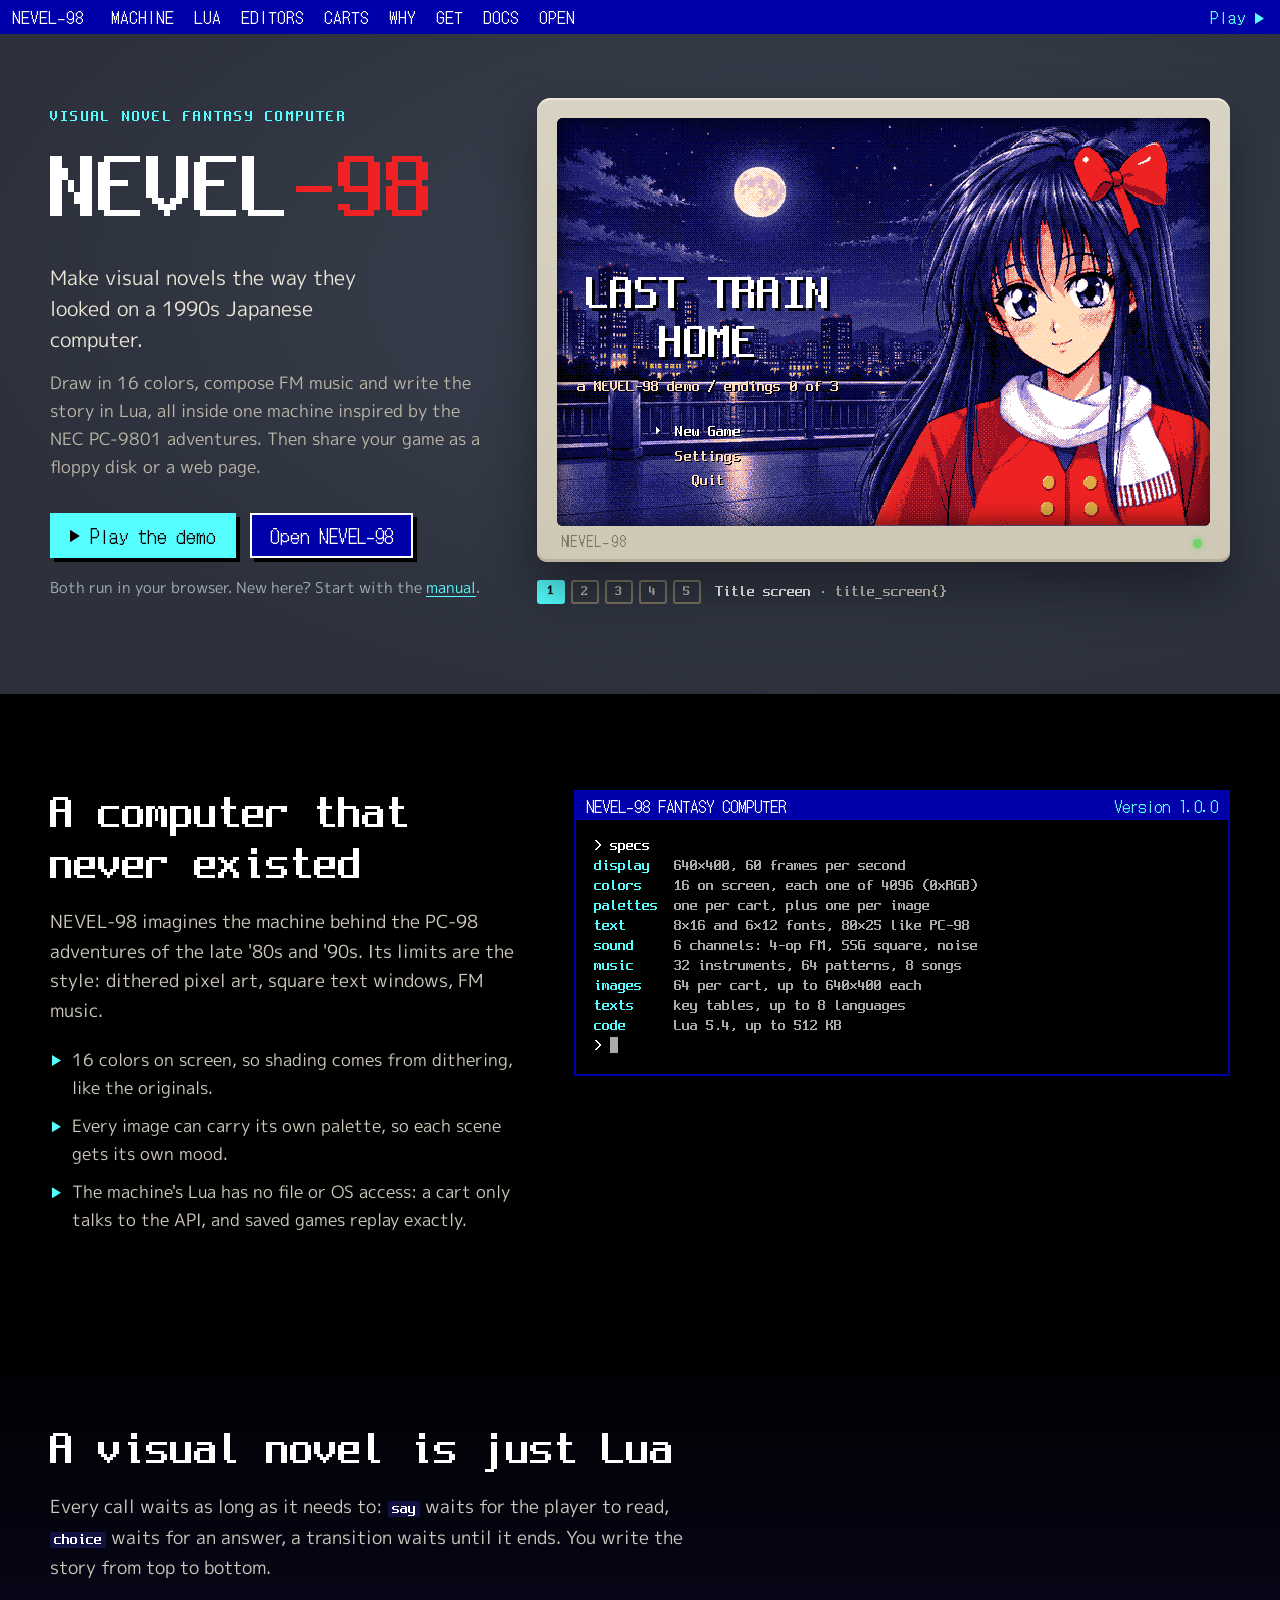
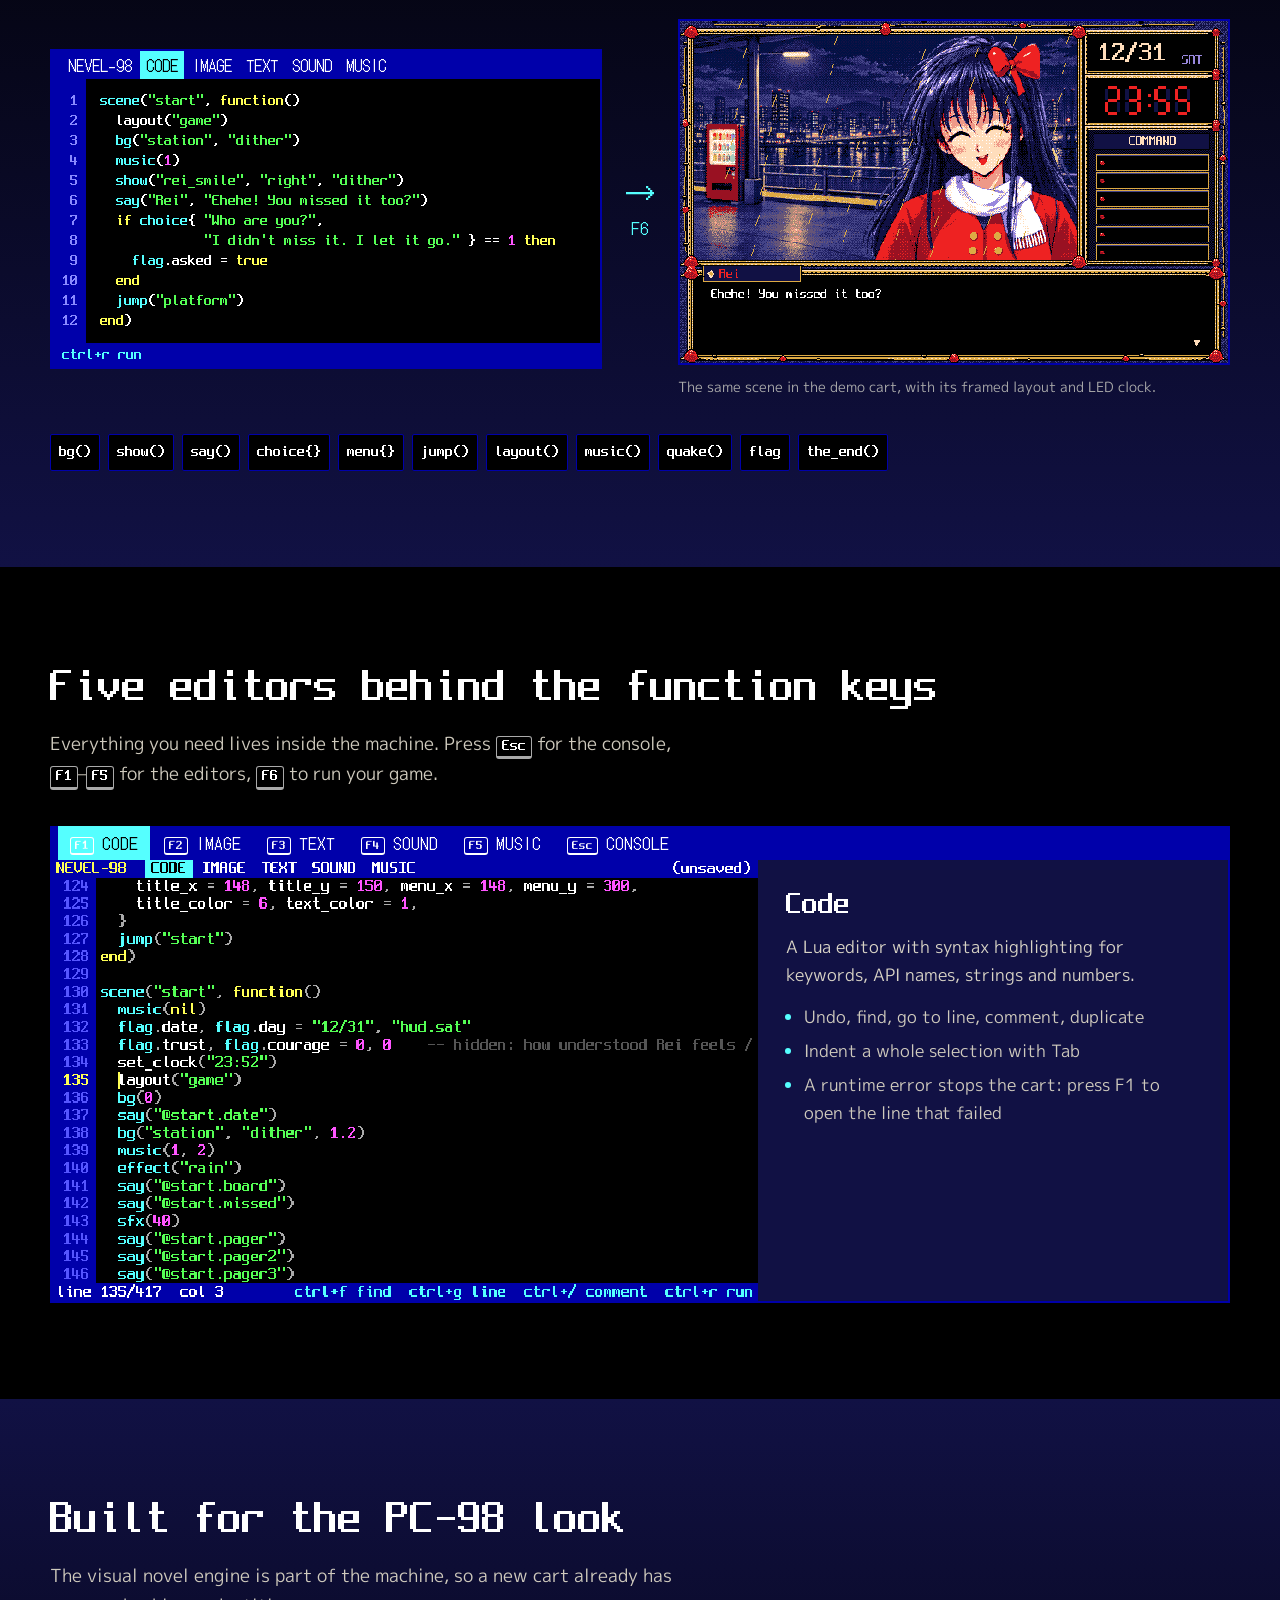
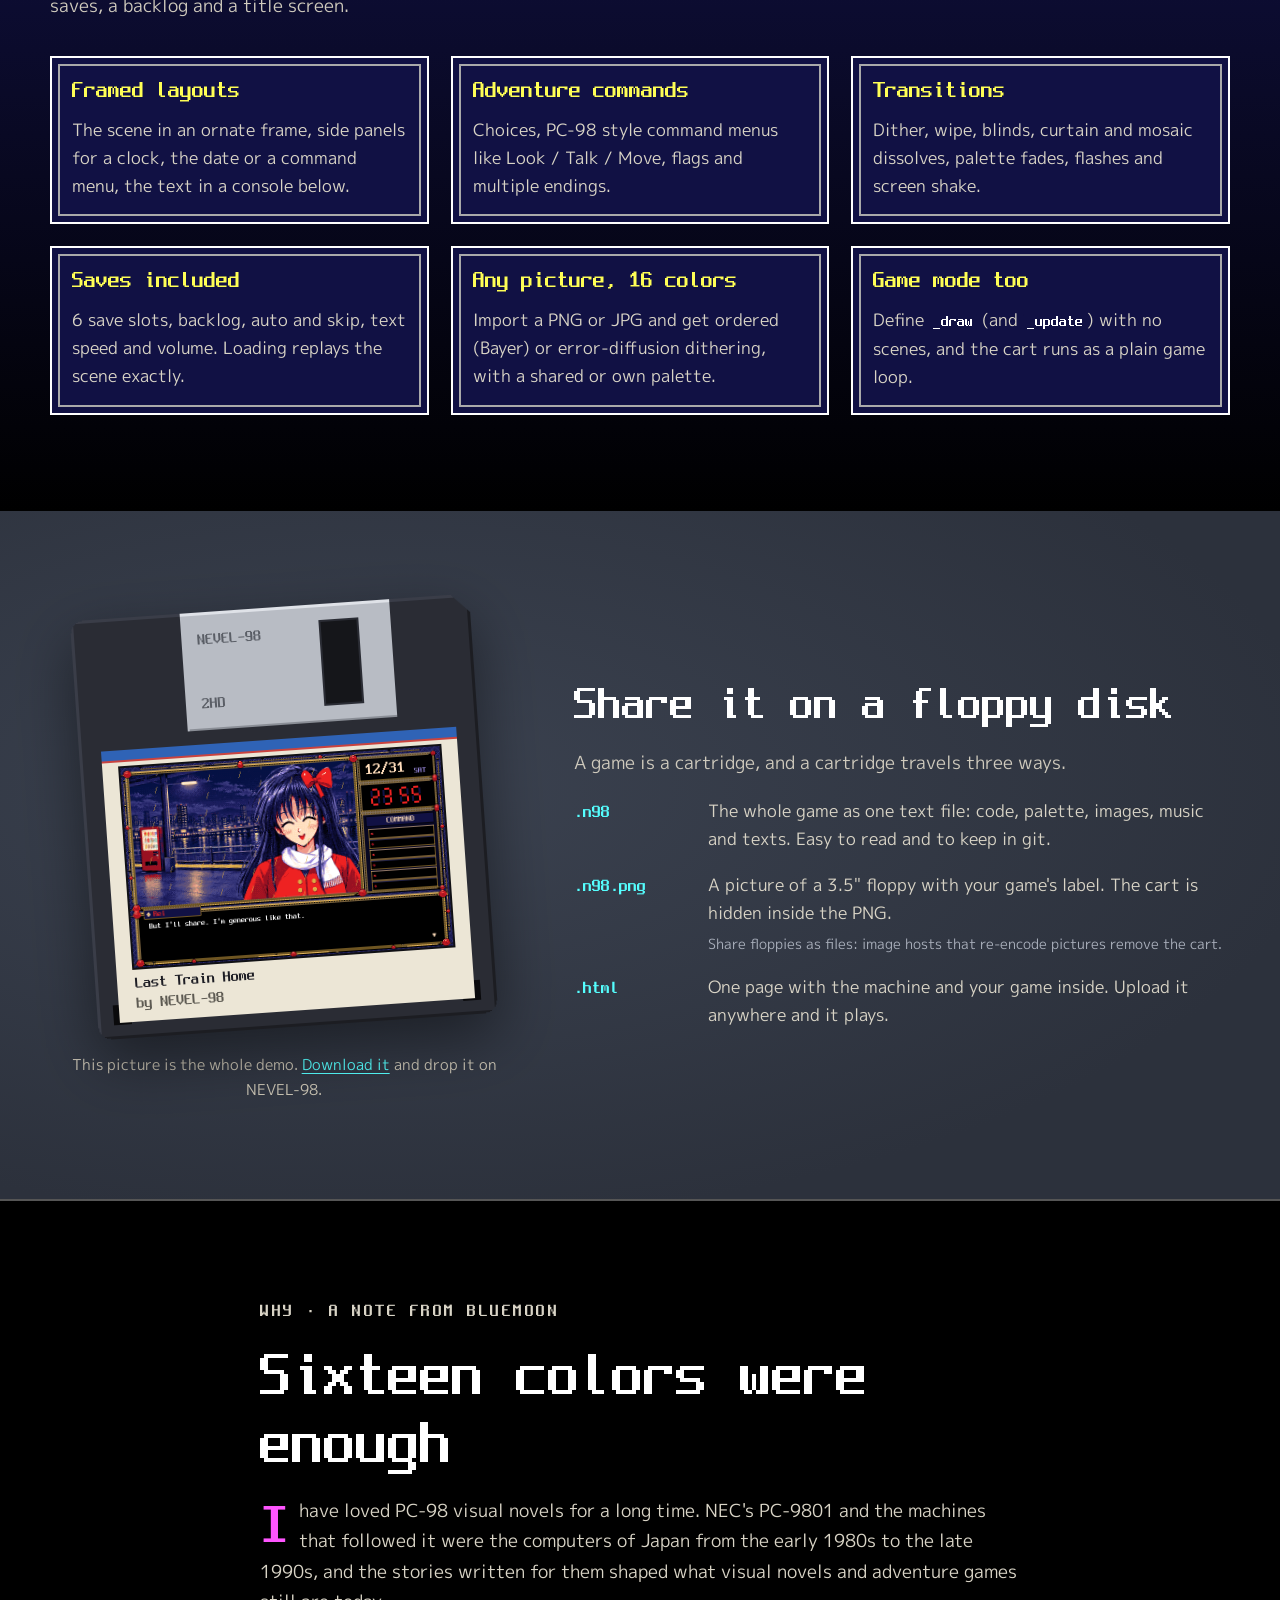
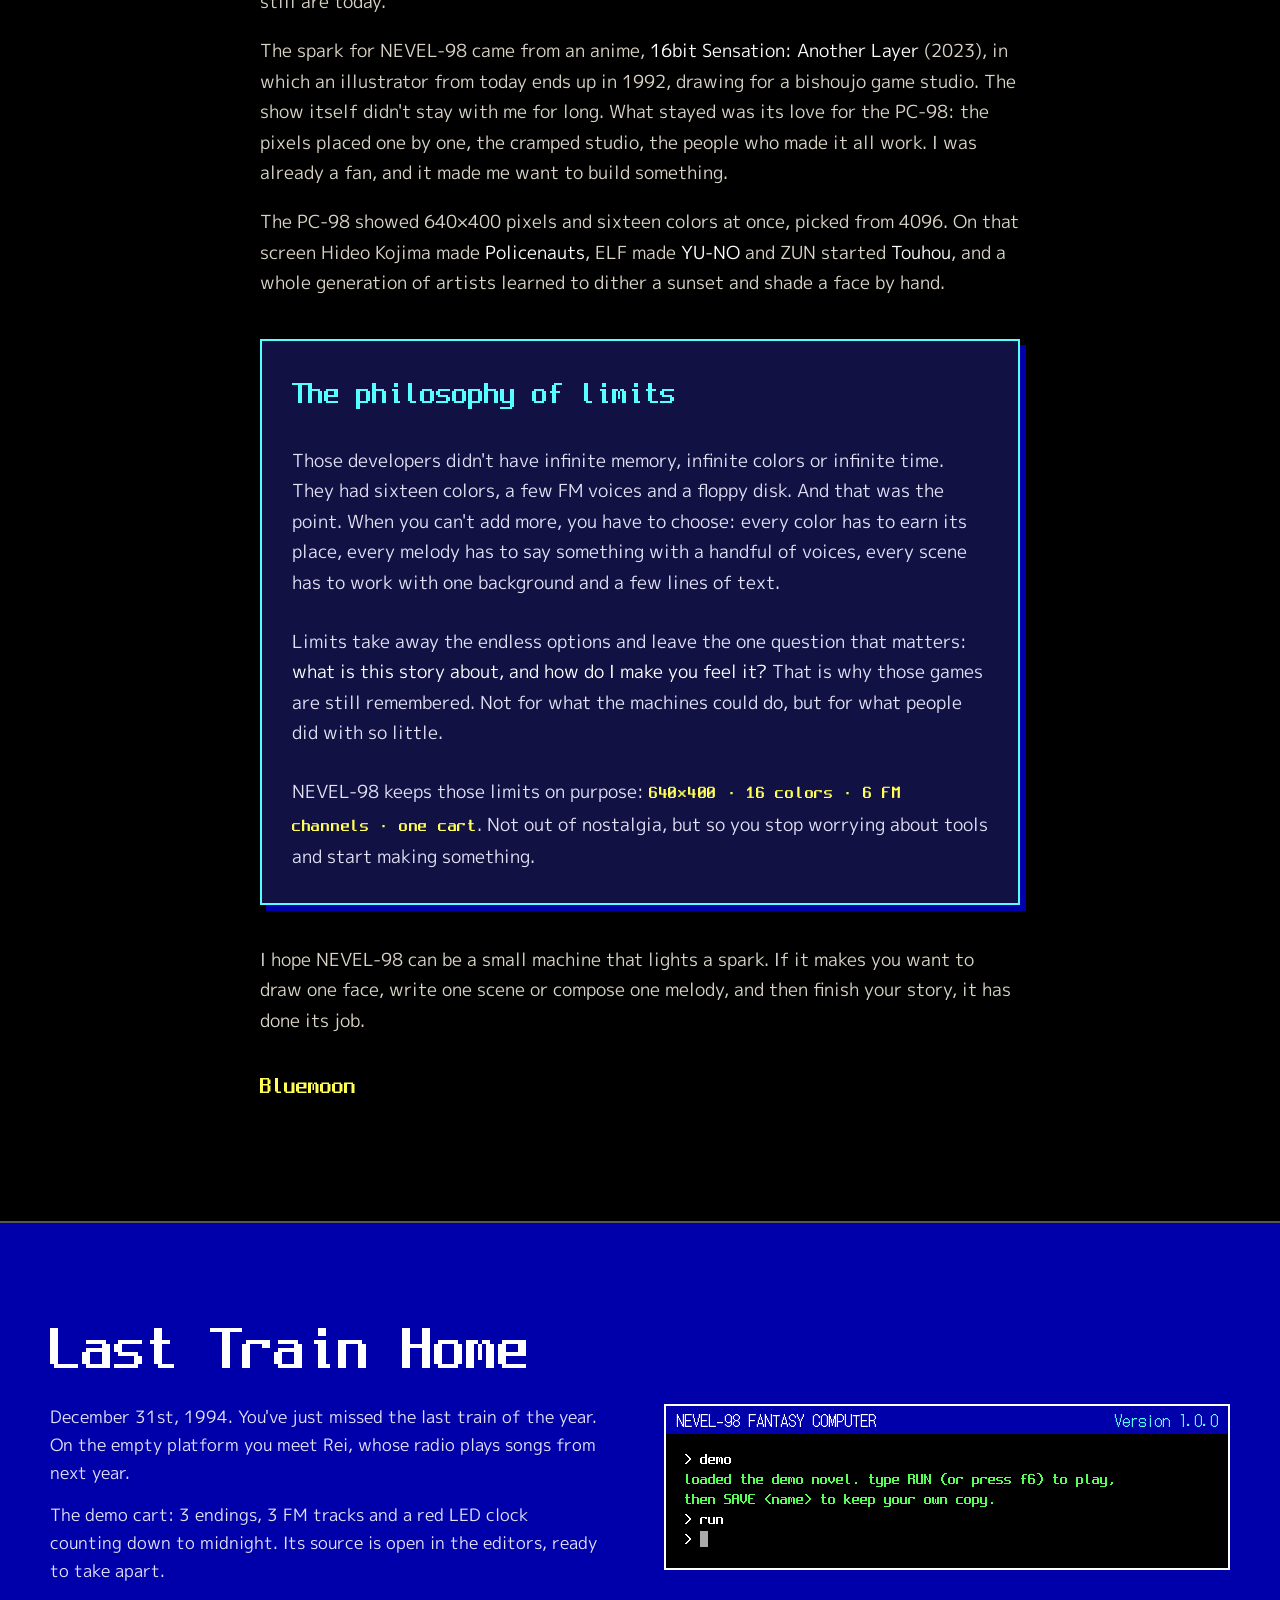
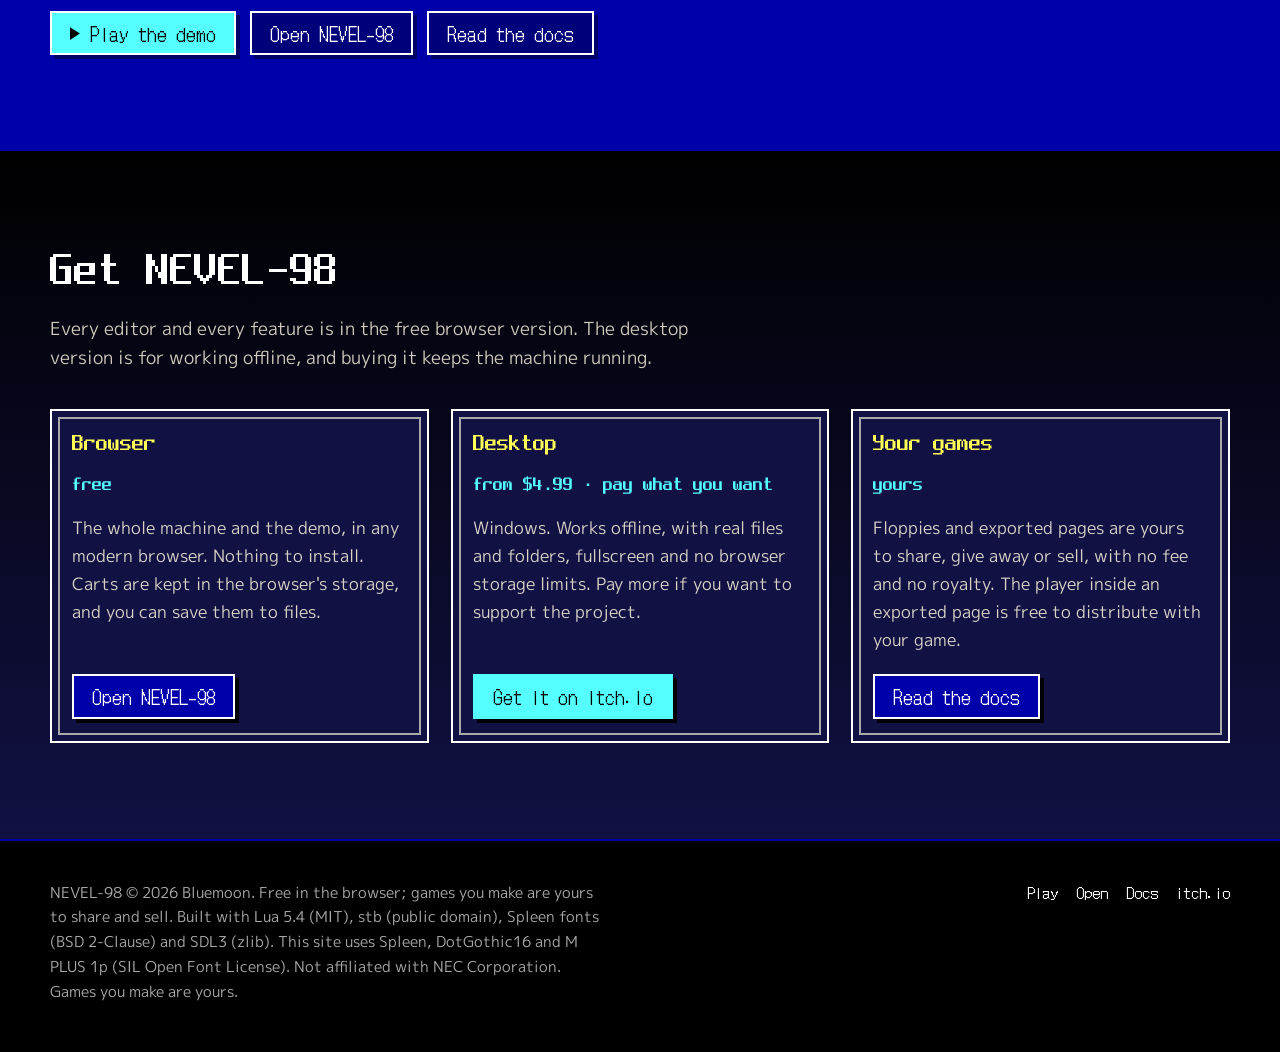
==== index.html @ 55af4c36 "Cleaning up NEVEL-98 website." ====
<!doctype html>
<html lang="en">
<head>
<meta charset="utf-8">
<meta name="viewport" content="width=device-width, initial-scale=1, viewport-fit=cover">
<meta name="theme-color" content="#0000AA">
<title>NEVEL-98 · Visual novel fantasy computer</title>
<meta name="description" content="NEVEL-98 is a fantasy computer for making visual novels in the style of the 1990s NEC PC-9801 classics: 640×400, 16 colors from 4096, FM music and Lua. Play the demo in your browser.">
<link rel="canonical" href="https://nevel98.bluemoon.moe/">
<meta property="og:type" content="website">
<meta property="og:url" content="https://nevel98.bluemoon.moe/">
<meta property="og:title" content="NEVEL-98 · Visual novel fantasy computer">
<meta property="og:description" content="Make visual novels the way they looked on a 1990s Japanese computer. 16 colors, FM music, Lua. Runs in your browser.">
<meta property="og:image" content="https://nevel98.bluemoon.moe/assets/og.png">
<meta name="twitter:card" content="summary_large_image">
<link rel="icon" type="image/png" href="assets/icon64.png">
<link rel="apple-touch-icon" href="assets/icon.png">
<style>
/* fonts are served from this site: DotGothic16 and M PLUS 1p (OFL), Spleen (BSD) */
@font-face{ font-family:"DotGothic16"; src:url("assets/fonts/dotgothic16.woff2") format("woff2"); font-display:swap; }
@font-face{ font-family:"M PLUS 1p"; font-weight:400; src:url("assets/fonts/mplus1p-400.woff2") format("woff2"); font-display:swap; }
@font-face{ font-family:"M PLUS 1p"; font-weight:700; src:url("assets/fonts/mplus1p-700.woff2") format("woff2"); font-display:swap; }
@font-face{ font-family:"Spleen"; src:url("assets/fonts/spleen-8x16.woff2") format("woff2"); font-display:swap; }

:root{
  /* the machine's 16-color interface palette */
  --black:#000000;
  --blue:#0000AA;
  --navy:#111144;
  --lblue:#5555FF;
  --cyan:#55FFFF;
  --green:#55FF55;
  --yellow:#FFFF55;
  --magenta:#FF55FF;
  --grey:#AAAAAA;
  --dgrey:#555555;
  --white:#FFFFFF;
  /* the room and the monitor, from the web player */
  --wall:#3b4250;
  --wall-d:#2c313c;
  --ivory:#d9d3c3;
  --ivory-s:#b9b19c;
  --paper:#ece6d6;
  --led:#6fd36a;
  /* the demo cart */
  --gold:#DDAA44;
  --red:#EE2222;

  --pixel:"DotGothic16", "MS Gothic", ui-monospace, monospace;
  --prose:"M PLUS 1p", system-ui, -apple-system, "Segoe UI", sans-serif;
  --code:"Spleen", ui-monospace, "SF Mono", Menlo, Consolas, monospace;
  color-scheme:dark;
}

*{ box-sizing:border-box; }
html{ -webkit-text-size-adjust:100%; scroll-padding-top:48px; }
body{
  margin:0;
  background:var(--black);
  color:var(--paper);
  font-family:var(--prose);
  font-size:1.0625rem;
  line-height:1.65;
}
img{ max-width:100%; }
a{ color:var(--cyan); text-underline-offset:3px; }
a:hover{ color:var(--white); }
::selection{ background:var(--cyan); color:var(--black); }
:focus-visible{ outline:2px solid var(--yellow); outline-offset:2px; }

.pixelated{ image-rendering:pixelated; image-rendering:crisp-edges; }

/* ---------- top bar, like the editors' ---------- */

.topbar{
  position:sticky; top:0; z-index:20;
  display:flex; align-items:stretch; gap:4px;
  height:34px;
  padding:0 12px;
  padding-left:max(12px, env(safe-area-inset-left));
  padding-right:max(12px, env(safe-area-inset-right));
  background:var(--blue);
  font-family:var(--pixel);
  font-size:17px;
  line-height:34px;
  white-space:nowrap;
}
.topbar .brand{ color:var(--white); text-decoration:none; margin-right:14px; }
.topbar nav{ display:flex; gap:2px; overflow-x:auto; scrollbar-width:none; flex:1; min-width:0; }
.topbar nav::-webkit-scrollbar{ display:none; }
.topbar nav a{ display:block; padding:0 9px; color:var(--white); text-decoration:none; text-transform:uppercase; }
.topbar nav a:hover{ background:var(--lblue); }
.topbar nav a[aria-current="page"], .topbar nav a.on{ background:var(--cyan); color:var(--black); }
.topbar .right{ color:var(--cyan); text-decoration:none; padding:0 4px 0 10px; }
.topbar .right:hover{ color:var(--white); }

/* ---------- inline code and code windows ---------- */

code, kbd, .mono{ font-family:var(--code); font-size:16px; }
:not(pre) > code{
  padding:0 4px;
  background:var(--navy);
  color:var(--white);
  border-radius:2px;
}
kbd{
  display:inline-block;
  padding:0 5px;
  border:1px solid var(--grey);
  border-bottom-width:3px;
  border-radius:3px;
  color:var(--white);
  line-height:1.2;
}

pre{
  margin:0;
  padding:14px 16px;
  overflow-x:auto;
  background:var(--black);
  color:var(--white);
  font-family:var(--code);
  font-size:16px;
  line-height:20px;
  tab-size:2;
}
pre code{ font-size:inherit; }
.tk-kw{ color:var(--yellow); }
.tk-api{ color:var(--cyan); }
.tk-str{ color:var(--green); }
.tk-num{ color:var(--magenta); }
.tk-com{ color:#8c8c8c; }

/* ---------- buttons, like PC-98 menus ---------- */

.btn{
  display:inline-flex; align-items:center; gap:10px;
  padding:10px 18px 9px;
  border:2px solid var(--white);
  background:var(--blue);
  color:var(--white);
  font-family:var(--pixel);
  font-size:18px;
  line-height:1.2;
  text-decoration:none;
  box-shadow:4px 4px 0 var(--black);
  transition:transform .08s ease, box-shadow .08s ease;
}
.btn:hover{ color:var(--white); background:var(--lblue); }
.btn:active{ transform:translate(3px,3px); box-shadow:1px 1px 0 var(--black); }
.btn.primary{ background:var(--cyan); color:var(--black); border-color:var(--cyan); }
.btn.primary:hover{ background:var(--white); border-color:var(--white); color:var(--black); }

/* a play triangle: the bitmap fonts have no ▶ */
.tri{
  display:inline-block;
  width:.55em; height:.7em;
  background:currentColor;
  clip-path:polygon(0 0, 100% 50%, 0 100%);
  vertical-align:-.02em;
}

/* ---------- footer ---------- */

.foot{
  padding:40px 24px 48px;
  padding-bottom:calc(48px + env(safe-area-inset-bottom, 0px));
  border-top:2px solid var(--blue);
  color:var(--grey);
  font-size:.9375rem;
}
.foot .wrap{ max-width:1180px; margin:0 auto; display:flex; flex-wrap:wrap; gap:14px 40px; justify-content:space-between; }
.foot p{ margin:0; max-width:62ch; }
.foot nav{ display:flex; flex-wrap:wrap; gap:6px 18px; font-family:var(--pixel); }
.foot nav a{ color:var(--white); text-decoration:none; }
.foot nav a:hover{ color:var(--cyan); }

@media (prefers-reduced-motion:reduce){
  *{ transition-duration:.01ms !important; animation-duration:.01ms !important; animation-iteration-count:1 !important; }
  html{ scroll-behavior:auto; }
}


.wrap{ max-width:1180px; margin:0 auto; }
section{ padding:96px 24px; }
/* headings use Spleen, the machine's own bitmap font, at whole multiples of 16px */
h2{
  margin:0 0 16px;
  font-family:var(--code);
  font-weight:400;
  font-size:48px;
  line-height:1.05;
  color:var(--white);
}
.intro{ max-width:58ch; margin:0 0 36px; color:#cfcabd; font-size:1.125rem; }

/* ---------- why: a note from the author ---------- */
.why{ background:var(--black); border-top:2px solid var(--dgrey); border-bottom:2px solid var(--dgrey); }
.why .wrap{ max-width:760px; }
.why h2{ font-size:64px; }
.why p{ margin:0 0 18px; color:#d9d4c6; font-size:1.125rem; line-height:1.7; }
.why p.first::first-letter{ font-family:var(--code); font-size:3.2em; float:left; line-height:.9; margin:6px 10px 0 0; color:var(--magenta); }
.why em{ color:var(--white); font-style:normal; }
.why .limits{
  margin:40px 0; padding:28px 30px 12px;
  border:2px solid var(--cyan); background:var(--navy);
  box-shadow:6px 6px 0 var(--blue);
}
.why .limits h3{ margin:0 0 14px; font-family:var(--code); font-weight:400; font-size:32px; color:var(--cyan); }
.why .limits p{ color:#e3e1f4; }
.why .specs{ font-family:var(--code); color:var(--yellow); letter-spacing:.04em; }
.why .sign{ margin-top:30px; font-family:var(--code); font-size:24px; color:var(--yellow); }

/* ---------- get ---------- */
.get{ background:linear-gradient(180deg, var(--black) 0%, var(--navy) 100%); }
.get .box{ display:flex; flex-direction:column; height:100%; box-sizing:border-box; }
.get .box .price{ flex:none; margin:0 0 12px; font-family:var(--code); font-size:20px; color:var(--cyan); }
.get .box p{ flex:1; }
.get .box .btn{ margin-top:20px; align-self:flex-start; }
.get .fine{ margin:28px 0 0; color:#a9afbb; font-size:.95rem; max-width:70ch; }

/* ---------- hero: a monitor in a room ---------- */

.hero{
  padding:64px 24px 88px;
  background:radial-gradient(ellipse at 62% 38%, var(--wall) 0%, var(--wall-d) 72%);
}
.hero .wrap{
  display:grid;
  grid-template-columns:minmax(0, 4.6fr) minmax(0, 7.4fr);
  gap:56px;
  align-items:center;
}
.eyebrow{
  margin:0 0 14px;
  font-family:var(--code);
  font-size:16px;
  letter-spacing:.14em;
  color:var(--cyan);
}
.hero h1{
  margin:0;
  font-family:var(--code);
  font-weight:400;
  font-size:96px;
  line-height:1;
  white-space:nowrap;
  color:var(--white);
}
@media (max-width:1180px) and (min-width:961px){ .hero h1{ font-size:80px; } }
.hero h1 span{ color:var(--red); }
.lede{ margin:22px 0 0; font-size:1.25rem; line-height:1.55; color:var(--paper); max-width:30ch; }
.sub{ margin:14px 0 0; color:#bdb7a8; max-width:42ch; }
.ctas{ display:flex; flex-wrap:wrap; gap:14px; margin-top:32px; }
.note{ margin:18px 0 0; font-size:.9375rem; color:#a9afbb; }

.monitor{
  position:relative;
  padding:20px 20px 36px;
  border-radius:14px 14px 10px 10px;
  background:linear-gradient(180deg, var(--ivory) 0%, #cfc8b6 100%);
  box-shadow:inset 0 2px 0 #eee8da, inset 0 -3px 0 var(--ivory-s), 0 26px 50px rgba(10,12,18,.5);
}
.screen{
  position:relative;
  aspect-ratio:640 / 400;
  overflow:hidden;
  border-radius:6px;
  background:#000;
  box-shadow:inset 0 0 0 3px #1a1a1a;
}
.screen canvas, .screen img{ display:block; width:100%; height:100%; }
.screen::after{
  content:""; position:absolute; inset:0; pointer-events:none;
  box-shadow:inset 0 0 26px rgba(0,0,0,.75);
  border-radius:6px;
}
.monitor .badge{ position:absolute; left:24px; bottom:9px; font-family:var(--pixel); font-size:14px; letter-spacing:.08em; color:#7d7563; }
.monitor .led{ position:absolute; right:28px; bottom:14px; width:9px; height:9px; border-radius:50%; background:var(--led); box-shadow:0 0 6px var(--led); }

.slidebar{
  display:flex; align-items:center; gap:14px;
  margin-top:16px;
  font-family:var(--code);
  font-size:16px;
  color:#c9c3b3;
  min-height:28px;
}
.slidebar .dots{ display:flex; gap:6px; flex:none; }
.slidebar button{
  width:28px; height:24px;
  padding:0;
  border:2px solid #7d7563;
  border-radius:3px;
  background:transparent;
  color:#c9c3b3;
  font-family:var(--code);
  font-size:14px;
  cursor:pointer;
}
.slidebar button[aria-current="true"]{ background:var(--cyan); border-color:var(--cyan); color:var(--black); }
.slidebar .cap{ min-width:0; }
.slidebar .cap b{ color:var(--white); font-weight:400; }

/* ---------- the machine: console printout ---------- */

.machine{ background:var(--black); }
.split{ display:grid; grid-template-columns:minmax(0,5fr) minmax(0,7fr); gap:56px; align-items:start; }
.split .intro{ margin-bottom:20px; }
.window{
  border:2px solid var(--blue);
  background:var(--black);
}
.window .bar{
  display:flex; justify-content:space-between; gap:12px;
  padding:0 10px;
  background:var(--blue);
  color:var(--white);
  font-family:var(--pixel);
  font-size:16px;
  line-height:28px;
  white-space:nowrap;
  overflow:hidden;
}
.window .bar .tabs{ display:flex; gap:2px; }
.window .bar .tabs span{ padding:0 6px; }
.window .bar .tabs .on{ background:var(--cyan); color:var(--black); }
.window .bar .dim{ color:var(--cyan); }
.console pre{ padding:16px 18px 18px; color:var(--grey); }
.console .k{ color:var(--cyan); }
.console .w{ color:var(--white); }
.console .g{ color:var(--green); }
.console .cur{ display:inline-block; width:8px; height:16px; vertical-align:-3px; background:var(--grey); animation:blink 1s steps(1,end) infinite; }
@keyframes blink{ 50%{ opacity:0; } }

.limits{ margin:0; padding:0; list-style:none; display:grid; gap:10px; }
.limits li{ padding-left:22px; position:relative; color:#cfcabd; }
.limits li::before{ content:""; position:absolute; left:2px; top:.55em; width:9px; height:11px; background:var(--cyan); clip-path:polygon(0 0, 100% 50%, 0 100%); }

/* ---------- Lua → screen ---------- */

.lua{ background:linear-gradient(180deg, var(--black) 0%, var(--navy) 100%); }
.pair{ display:grid; grid-template-columns:minmax(0,1fr) auto minmax(0,1fr); gap:22px; align-items:center; }
.codewin pre{ display:grid; grid-template-columns:auto 1fr; padding:0; }
.codewin .gut{ padding:12px 8px 12px 10px; background:var(--blue); color:#8a8aff; text-align:right; user-select:none; }
.codewin .src{ padding:12px 14px; overflow-x:auto; }
.codewin .status{ padding:0 10px; background:var(--blue); color:var(--cyan); font-family:var(--code); font-size:16px; line-height:24px; white-space:nowrap; overflow:hidden; }
.arrow{ display:flex; flex-direction:column; align-items:center; gap:6px; font-family:var(--pixel); color:var(--cyan); }
.arrow span:first-child{ font-size:2rem; line-height:1; }
.shot{ margin:0; }
.shot img{ display:block; width:100%; height:auto; border:2px solid var(--blue); }
.shot figcaption{ margin-top:10px; font-size:.875rem; color:var(--grey); }
.calls{ display:flex; flex-wrap:wrap; gap:8px; margin:36px 0 0; padding:0; list-style:none; }
.calls li code{ display:inline-block; padding:4px 8px; background:var(--black); border:1px solid var(--blue); }

/* ---------- editors ---------- */

.editors{ background:var(--black); }
.tablist{
  display:flex; gap:2px;
  overflow-x:auto;
  padding:0 8px;
  background:var(--blue);
  scrollbar-width:none;
}
.tablist::-webkit-scrollbar{ display:none; }
.tablist button{
  flex:none;
  padding:0 12px;
  border:0;
  background:transparent;
  color:var(--white);
  font-family:var(--pixel);
  font-size:17px;
  line-height:34px;
  cursor:pointer;
  white-space:nowrap;
}
.tablist button kbd{ margin-right:8px; border-color:currentColor; font-size:13px; padding:0 4px; border-bottom-width:2px; vertical-align:1px; }
.tablist button:hover{ background:var(--lblue); }
.tablist button[aria-selected="true"]{ background:var(--cyan); color:var(--black); }
.panel{
  display:grid;
  grid-template-columns:minmax(0, 7.2fr) minmax(0, 4.8fr);
  border:2px solid var(--blue);
  border-top:0;
}
.panel[hidden]{ display:none; }
.panel img{ display:block; width:100%; height:auto; background:#000; }
.panel .txt{ padding:28px 28px 30px; background:var(--navy); }
.panel h3{ margin:0 0 10px; font-family:var(--code); font-weight:400; font-size:32px; line-height:1.1; color:var(--white); }
.panel p{ margin:0 0 14px; color:#d9d4c6; }
.panel ul{ margin:0; padding-left:1.1em; color:#cfcabd; }
.panel li{ margin-bottom:6px; }
.panel li::marker{ color:var(--cyan); }

/* ---------- features as PC-98 windows ---------- */

.features{ background:linear-gradient(180deg, var(--navy) 0%, var(--black) 100%); }
.grid{ display:grid; grid-template-columns:repeat(3, minmax(0,1fr)); gap:22px; margin:0; padding:0; list-style:none; }
.box{
  height:100%;
  padding:20px 20px 22px;
  background:var(--navy);
  border:2px solid var(--white);
  outline:2px solid var(--navy);
  outline-offset:-6px;
  box-shadow:inset 0 0 0 6px var(--navy), inset 0 0 0 8px var(--grey);
}
.box h3{ margin:0 0 10px; font-family:var(--code); font-weight:400; font-size:24px; line-height:1.15; color:var(--yellow); }
.box p{ margin:0; color:#d9d4c6; }

/* ---------- carts ---------- */

.carts{ background:radial-gradient(ellipse at 30% 40%, var(--wall) 0%, var(--wall-d) 75%); }
.carts .split{ align-items:center; }
.floppy{ margin:0; text-align:center; }
.floppy img{ width:min(100%, 400px); height:auto; filter:drop-shadow(0 22px 30px rgba(0,0,0,.45)); transform:rotate(-4deg); transition:transform .2s ease; }
.floppy a:hover img{ transform:rotate(-1deg) translateY(-4px); }
.floppy figcaption{ margin-top:18px; font-size:.9375rem; color:#c9c3b3; }
.formats{ margin:0; padding:0; list-style:none; display:grid; gap:18px; }
.formats li{ display:grid; grid-template-columns:118px 1fr; gap:16px; align-items:baseline; }
.formats code{ background:transparent !important; padding:0 !important; color:var(--cyan); font-size:18px; }
.formats p{ margin:0; color:#d9d4c6; }
.formats small{ display:block; margin-top:4px; color:#a9afbb; font-size:.875rem; }

/* ---------- start ---------- */

.start{ background:var(--blue); }
.start .wrap{ display:grid; grid-template-columns:minmax(0,1fr) minmax(0,1fr); gap:48px; align-items:center; }
.start h2{ font-size:64px; }
.start p{ margin:0 0 14px; color:#e3e1f4; max-width:50ch; }
.start .btn{ box-shadow:4px 4px 0 #00006a; border-color:var(--white); }
.start .btn:not(.primary){ background:#00007a; }
.start .ctas{ margin-top:26px; }
.start .console{ border-color:var(--white); }

@media (max-width:960px){
  .hero .wrap, .split, .start .wrap{ grid-template-columns:minmax(0,1fr); gap:40px; }
  .hero h1{ font-size:96px; }
  .hero .wrap > div:first-child{ max-width:640px; }
  .hero{ padding-top:44px; }
  .lede{ max-width:none; }
  .grid{ grid-template-columns:repeat(2, minmax(0,1fr)); }
  .panel{ grid-template-columns:minmax(0,1fr); }
  .pair{ grid-template-columns:minmax(0,1fr); }
  .arrow{ flex-direction:row; justify-content:center; }
  .arrow span:first-child{ transform:rotate(90deg); }
}
@media (max-width:620px){
  .why h2{ font-size:40px; }
  .why .limits{ padding:22px 18px 6px; }
  section{ padding:72px 16px; }
  .hero{ padding:36px 16px 64px; }
  .monitor{ padding:10px 10px 28px; }
  .monitor .badge{ left:14px; bottom:6px; font-size:12px; }
  .monitor .led{ right:16px; bottom:10px; }
  .grid{ grid-template-columns:minmax(0,1fr); }
  .formats li{ grid-template-columns:minmax(0,1fr); gap:4px; }
  .hero h1{ font-size:64px; }
  h2, .start h2{ font-size:32px; }
  .panel h3{ font-size:24px; }
  pre{ font-size:16px; }
  .panel .txt{ padding:22px 18px; }
  .btn{ font-size:17px; }
  .slidebar{ flex-direction:column; align-items:flex-start; gap:8px; }
  .topbar nav a.sec{ display:none; }
}
</style>
</head>
<body>

<header class="topbar">
  <a class="brand" href="./">NEVEL-98</a>
  <nav aria-label="Sections">
    <a class="sec" href="#machine">Machine</a>
    <a class="sec" href="#lua">Lua</a>
    <a class="sec" href="#editors">Editors</a>
    <a class="sec" href="#carts">Carts</a>
    <a class="sec" href="#why">Why</a>
    <a class="sec" href="#get">Get</a>
    <a href="docs/">Docs</a>
    <a href="app/">Open</a>
  </nav>
  <a class="right" href="play/">Play <span class="tri" aria-hidden="true"></span></a>
</header>

<main>

<!-- ============ HERO ============ -->
<section class="hero" aria-labelledby="t-hero">
  <div class="wrap">
    <div>
      <p class="eyebrow">VISUAL NOVEL FANTASY COMPUTER</p>
      <h1 id="t-hero">NEVEL<span>-98</span></h1>
      <p class="lede">Make visual novels the way they looked on a 1990s Japanese computer.</p>
      <p class="sub">Draw in 16 colors, compose FM music and write the story in Lua, all inside one machine inspired by the NEC PC-9801 adventures. Then share your game as a floppy disk or a web page.</p>
      <div class="ctas">
        <a class="btn primary" href="play/"><span class="tri" aria-hidden="true"></span> Play the demo</a>
        <a class="btn" href="app/">Open NEVEL-98</a>
      </div>
      <p class="note">Both run in your browser. New here? Start with the <a href="docs/">manual</a>.</p>
    </div>

    <div>
      <div class="monitor">
        <div class="screen">
          <canvas id="tv" class="pixelated" width="640" height="400" role="img" aria-label="Screens from Last Train Home, the demo cart"></canvas>
          <noscript><img class="pixelated" src="assets/screens/rei.png" width="640" height="400" alt="Rei on the station platform, from the demo cart"></noscript>
        </div>
        <div class="badge">NEVEL-98</div>
        <div class="led" aria-hidden="true"></div>
      </div>
      <div class="slidebar">
        <div class="dots" id="dots"></div>
        <div class="cap" id="cap" aria-live="polite"></div>
      </div>
    </div>
  </div>
</section>

<!-- ============ MACHINE ============ -->
<section class="machine" id="machine" aria-labelledby="t-machine">
  <div class="wrap split">
    <div>
      <h2 id="t-machine">A computer that never existed</h2>
      <p class="intro">NEVEL-98 imagines the machine behind the PC-98 adventures of the late '80s and '90s. Its limits are the style: dithered pixel art, square text windows, FM music.</p>
      <ul class="limits">
        <li>16 colors on screen, so shading comes from dithering, like the originals.</li>
        <li>Every image can carry its own palette, so each scene gets its own mood.</li>
        <li>The machine's Lua has no file or OS access: a cart only talks to the API, and saved games replay exactly.</li>
      </ul>
    </div>
    <div class="window console">
      <div class="bar"><span>NEVEL-98 FANTASY COMPUTER</span><span class="dim">Version 1.0.0</span></div>
<pre><span class="w">&gt; specs</span>
<span class="k">display  </span> 640×400, 60 frames per second
<span class="k">colors   </span> 16 on screen, each one of 4096 (0xRGB)
<span class="k">palettes </span> one per cart, plus one per image
<span class="k">text     </span> 8×16 and 6×12 fonts, 80×25 like PC-98
<span class="k">sound    </span> 6 channels: 4-op FM, SSG square, noise
<span class="k">music    </span> 32 instruments, 64 patterns, 8 songs
<span class="k">images   </span> 64 per cart, up to 640×400 each
<span class="k">texts    </span> key tables, up to 8 languages
<span class="k">code     </span> Lua 5.4, up to 512 KB
<span class="w">&gt;</span> <span class="cur"></span></pre>
    </div>
  </div>
</section>

<!-- ============ LUA ============ -->
<section class="lua" id="lua" aria-labelledby="t-lua">
  <div class="wrap">
    <h2 id="t-lua">A visual novel is just Lua</h2>
    <p class="intro">Every call waits as long as it needs to: <code>say</code> waits for the player to read, <code>choice</code> waits for an answer, a transition waits until it ends. You write the story from top to bottom.</p>

    <div class="pair">
      <div class="window codewin">
        <div class="bar"><span class="tabs"><span>NEVEL-98</span><span class="on">CODE</span><span>IMAGE</span><span>TEXT</span><span>SOUND</span><span>MUSIC</span></span></div>
        <pre><span class="gut" aria-hidden="true">1
2
3
4
5
6
7
8
9
10
11
12</span><code class="src"><span class="tk-api">scene</span>(<span class="tk-str">"start"</span>, <span class="tk-kw">function</span>()
  layout(<span class="tk-str">"game"</span>)
  <span class="tk-api">bg</span>(<span class="tk-str">"station"</span>, <span class="tk-str">"dither"</span>)
  <span class="tk-api">music</span>(<span class="tk-num">1</span>)
  <span class="tk-api">show</span>(<span class="tk-str">"rei_smile"</span>, <span class="tk-str">"right"</span>, <span class="tk-str">"dither"</span>)
  <span class="tk-api">say</span>(<span class="tk-str">"Rei"</span>, <span class="tk-str">"Ehehe! You missed it too?"</span>)
  <span class="tk-kw">if</span> <span class="tk-api">choice</span>{ <span class="tk-str">"Who are you?"</span>,
             <span class="tk-str">"I didn't miss it. I let it go."</span> } == <span class="tk-num">1</span> <span class="tk-kw">then</span>
    <span class="tk-api">flag</span>.asked = <span class="tk-kw">true</span>
  <span class="tk-kw">end</span>
  <span class="tk-api">jump</span>(<span class="tk-str">"platform"</span>)
<span class="tk-kw">end</span>)</code></pre>
        <div class="status">ctrl+r run</div>
      </div>
      <div class="arrow" aria-hidden="true"><span>→</span><span>F6</span></div>
      <figure class="shot">
        <img class="pixelated" src="assets/screens/rei.png" width="640" height="400" loading="lazy" alt="Rei, smiling on the station platform, says: Ehehe! You missed it too?">
        <figcaption>The same scene in the demo cart, with its framed layout and LED clock.</figcaption>
      </figure>
    </div>

    <ul class="calls" aria-label="A few engine calls">
      <li><code>bg()</code></li><li><code>show()</code></li><li><code>say()</code></li><li><code>choice{}</code></li><li><code>menu{}</code></li><li><code>jump()</code></li><li><code>layout()</code></li><li><code>music()</code></li><li><code>quake()</code></li><li><code>flag</code></li><li><code>the_end()</code></li>
    </ul>
  </div>
</section>

<!-- ============ EDITORS ============ -->
<section class="editors" id="editors" aria-labelledby="t-editors">
  <div class="wrap">
    <h2 id="t-editors">Five editors behind the function keys</h2>
    <p class="intro">Everything you need lives inside the machine. Press <kbd>Esc</kbd> for the console, <kbd>F1</kbd>–<kbd>F5</kbd> for the editors, <kbd>F6</kbd> to run your game.</p>

    <div class="tablist" role="tablist" aria-label="Editors">
      <button role="tab" id="tab-code" aria-controls="p-code" aria-selected="true"><kbd>F1</kbd>CODE</button>
      <button role="tab" id="tab-image" aria-controls="p-image" aria-selected="false" tabindex="-1"><kbd>F2</kbd>IMAGE</button>
      <button role="tab" id="tab-text" aria-controls="p-text" aria-selected="false" tabindex="-1"><kbd>F3</kbd>TEXT</button>
      <button role="tab" id="tab-sound" aria-controls="p-sound" aria-selected="false" tabindex="-1"><kbd>F4</kbd>SOUND</button>
      <button role="tab" id="tab-music" aria-controls="p-music" aria-selected="false" tabindex="-1"><kbd>F5</kbd>MUSIC</button>
      <button role="tab" id="tab-console" aria-controls="p-console" aria-selected="false" tabindex="-1"><kbd>Esc</kbd>CONSOLE</button>
    </div>

    <div class="panel" role="tabpanel" id="p-code" aria-labelledby="tab-code">
      <img class="pixelated" src="assets/screens/ed-code.png" width="640" height="400" loading="lazy" alt="The code editor showing the demo's command menu loop">
      <div class="txt">
        <h3>Code</h3>
        <p>A Lua editor with syntax highlighting for keywords, API names, strings and numbers.</p>
        <ul><li>Undo, find, go to line, comment, duplicate</li><li>Indent a whole selection with Tab</li><li>A runtime error stops the cart: press F1 to open the line that failed</li></ul>
      </div>
    </div>
    <div class="panel" role="tabpanel" id="p-image" aria-labelledby="tab-image" hidden>
      <img class="pixelated" src="assets/screens/ed-image.png" width="640" height="400" loading="lazy" alt="The image editor with Rei's portrait and the 16-color palette strip">
      <div class="txt">
        <h3>Image</h3>
        <p>A pixel art editor built around two colors and a dither pattern, the classic PC-98 shading.</p>
        <ul><li>Pen, line, boxes, ovals, fill, selection and stamps</li><li>Dither brushes that mix the primary and secondary color</li><li>Edit the cart palette or the image's own palette</li></ul>
      </div>
    </div>
    <div class="panel" role="tabpanel" id="p-text" aria-labelledby="tab-text" hidden>
      <img class="pixelated" src="assets/screens/ed-text.png" width="640" height="400" loading="lazy" alt="The text editor with keys and English and Italian columns">
      <div class="txt">
        <h3>Text</h3>
        <p>Your script as a table of keys, one column per language. Call a line with <code>"@rei.hello"</code>.</p>
        <ul><li>Up to 8 languages, with a Language option for players</li><li>Missing translations are shown in red</li><li>CSV import and export for translators</li></ul>
      </div>
    </div>
    <div class="panel" role="tabpanel" id="p-sound" aria-labelledby="tab-sound" hidden>
      <img class="pixelated" src="assets/screens/ed-sound.png" width="640" height="400" loading="lazy" alt="The sound editor showing an FM algorithm diagram and operator parameters">
      <div class="txt">
        <h3>Sound</h3>
        <p>32 instruments in the spirit of the PC-98's OPNA chip.</p>
        <ul><li>4-operator FM with 8 algorithms, drawn as a diagram</li><li>SSG square waves and noise</li><li>Play them on your keyboard while you tweak, or start from a preset</li></ul>
      </div>
    </div>
    <div class="panel" role="tabpanel" id="p-music" aria-labelledby="tab-music" hidden>
      <img class="pixelated" src="assets/screens/ed-music.png" width="640" height="400" loading="lazy" alt="The music tracker with six channels of notes">
      <div class="txt">
        <h3>Music</h3>
        <p>A 6-channel tracker for the songs of your game.</p>
        <ul><li>64 patterns of 32 rows, 8 songs with loop points</li><li>Transpose, copy and paste whole patterns</li><li>Sound effects borrow only the channels they use</li></ul>
      </div>
    </div>
    <div class="panel" role="tabpanel" id="p-console" aria-labelledby="tab-console" hidden>
      <img class="pixelated" src="assets/screens/console.png" width="640" height="400" loading="lazy" alt="The console after loading the demo and typing info">
      <div class="txt">
        <h3>Console</h3>
        <p>Where the machine boots. Load and save carts, import pictures, export your game.</p>
        <ul><li><code>import photo.png</code> turns any picture into 16-color art</li><li><code>export game.html</code> makes a web player</li><li>Tab completes file names, Up recalls commands</li></ul>
      </div>
    </div>
  </div>
</section>

<!-- ============ FEATURES ============ -->
<section class="features" aria-labelledby="t-features">
  <div class="wrap">
    <h2 id="t-features">Built for the PC-98 look</h2>
    <p class="intro">The visual novel engine is part of the machine, so a new cart already has saves, a backlog and a title screen.</p>
    <ul class="grid">
      <li><div class="box"><h3>Framed layouts</h3><p>The scene in an ornate frame, side panels for a clock, the date or a command menu, the text in a console below.</p></div></li>
      <li><div class="box"><h3>Adventure commands</h3><p>Choices, PC-98 style command menus like Look / Talk / Move, flags and multiple endings.</p></div></li>
      <li><div class="box"><h3>Transitions</h3><p>Dither, wipe, blinds, curtain and mosaic dissolves, palette fades, flashes and screen shake.</p></div></li>
      <li><div class="box"><h3>Saves included</h3><p>6 save slots, backlog, auto and skip, text speed and volume. Loading replays the scene exactly.</p></div></li>
      <li><div class="box"><h3>Any picture, 16 colors</h3><p>Import a PNG or JPG and get ordered (Bayer) or error-diffusion dithering, with a shared or own palette.</p></div></li>
      <li><div class="box"><h3>Game mode too</h3><p>Define <code>_draw</code> (and <code>_update</code>) with no scenes, and the cart runs as a plain game loop.</p></div></li>
    </ul>
  </div>
</section>

<!-- ============ CARTS ============ -->
<section class="carts" id="carts" aria-labelledby="t-carts">
  <div class="wrap split">
    <figure class="floppy">
      <a href="carts/demo.n98.png" download="demo.n98.png"><img class="pixelated" src="carts/demo.n98.png" width="400" height="420" loading="lazy" alt="A 3.5-inch floppy disk labeled Last Train Home"></a>
      <figcaption>This picture is the whole demo. <a href="carts/demo.n98.png" download="demo.n98.png">Download it</a> and drop it on NEVEL-98.</figcaption>
    </figure>
    <div>
      <h2 id="t-carts">Share it on a floppy disk</h2>
      <p class="intro">A game is a cartridge, and a cartridge travels three ways.</p>
      <ul class="formats">
        <li><code>.n98</code><p>The whole game as one text file: code, palette, images, music and texts. Easy to read and to keep in git.</p></li>
        <li><code>.n98.png</code><p>A picture of a 3.5" floppy with your game's label. The cart is hidden inside the PNG.<small>Share floppies as files: image hosts that re-encode pictures remove the cart.</small></p></li>
        <li><code>.html</code><p>One page with the machine and your game inside. Upload it anywhere and it plays.</p></li>
      </ul>
    </div>
  </div>
</section>

<!-- ============ WHY ============ -->
<section class="why" id="why" aria-labelledby="t-why">
  <div class="wrap">
    <p class="eyebrow">WHY · A NOTE FROM BLUEMOON</p>
    <h2 id="t-why">Sixteen colors were enough</h2>
    <p class="first">I have loved PC-98 visual novels for a long time. NEC's PC-9801 and the machines that followed it were the computers of Japan from the early 1980s to the late 1990s, and the stories written for them shaped what visual novels and adventure games still are today.</p>
    <p>The spark for NEVEL-98 came from an anime, <em>16bit Sensation: Another Layer</em> (2023), in which an illustrator from today ends up in 1992, drawing for a bishoujo game studio. The show itself didn't stay with me for long. What stayed was its love for the PC-98: the pixels placed one by one, the cramped studio, the people who made it all work. I was already a fan, and it made me want to build something.</p>
    <p>The PC-98 showed 640×400 pixels and sixteen colors at once, picked from 4096. On that screen Hideo Kojima made <em>Policenauts</em>, ELF made <em>YU-NO</em> and ZUN started <em>Touhou</em>, and a whole generation of artists learned to dither a sunset and shade a face by hand.</p>
    <div class="limits">
      <h3>The philosophy of limits</h3>
      <p>Those developers didn't have infinite memory, infinite colors or infinite time. They had sixteen colors, a few FM voices and a floppy disk. And that was the point. When you can't add more, you have to choose: every color has to earn its place, every melody has to say something with a handful of voices, every scene has to work with one background and a few lines of text.</p>
      <p>Limits take away the endless options and leave the one question that matters: <em>what is this story about, and how do I make you feel it?</em> That is why those games are still remembered. Not for what the machines could do, but for what people did with so little.</p>
      <p>NEVEL-98 keeps those limits on purpose: <span class="specs">640×400 · 16 colors · 6 FM channels · one cart</span>. Not out of nostalgia, but so you stop worrying about tools and start making something.</p>
    </div>
    <p>I hope NEVEL-98 can be a small machine that lights a spark. If it makes you want to draw one face, write one scene or compose one melody, and then finish your story, it has done its job.</p>
    <p class="sign">Bluemoon</p>
  </div>
</section>

<!-- ============ START ============ -->
<section class="start" aria-labelledby="t-start">
  <div class="wrap">
    <div>
      <h2 id="t-start">Last Train Home</h2>
      <p>December 31st, 1994. You've just missed the last train of the year. On the empty platform you meet Rei, whose radio plays songs from next year.</p>
      <p>The demo cart: 3 endings, 3 FM tracks and a red LED clock counting down to midnight. Its source is open in the editors, ready to take apart.</p>
      <div class="ctas">
        <a class="btn primary" href="play/"><span class="tri" aria-hidden="true"></span> Play the demo</a>
        <a class="btn" href="app/">Open NEVEL-98</a>
        <a class="btn" href="docs/">Read the docs</a>
      </div>
    </div>
    <div class="window console" aria-hidden="true">
      <div class="bar"><span>NEVEL-98 FANTASY COMPUTER</span><span class="dim">Version 1.0.0</span></div>
<pre><span class="w">&gt; demo</span>
<span class="g">loaded the demo novel. type RUN (or press f6) to play,
then SAVE &lt;name&gt; to keep your own copy.</span>
<span class="w">&gt; run</span>
<span class="w">&gt;</span> <span class="cur"></span></pre>
    </div>
  </div>
</section>

<!-- ============ GET ============ -->
<section class="get" id="get" aria-labelledby="t-get">
  <div class="wrap">
    <h2 id="t-get">Get NEVEL-98</h2>
    <p class="intro">Every editor and every feature is in the free browser version. The desktop version is for working offline, and buying it keeps the machine running.</p>
    <ul class="grid">
      <li><div class="box"><h3>Browser</h3><p class="price">free</p><p>The whole machine and the demo, in any modern browser. Nothing to install. Carts are kept in the browser's storage, and you can save them to files.</p><a class="btn" href="app/">Open NEVEL-98</a></div></li>
      <li><div class="box"><h3>Desktop</h3><p class="price">from $4.99 · pay what you want</p><p>Windows. Works offline, with real files and folders, fullscreen and no browser storage limits. Pay more if you want to support the project.</p><a class="btn primary" href="https://bluemooncoder.itch.io/nevel-98">Get it on itch.io</a></div></li>
      <li><div class="box"><h3>Your games</h3><p class="price">yours</p><p>Floppies and exported pages are yours to share, give away or sell, with no fee and no royalty. The player inside an exported page is free to distribute with your game.</p><a class="btn" href="docs/">Read the docs</a></div></li>
    </ul>
  </div>
</section>

</main>

<footer class="foot">
  <div class="wrap">
    <p>NEVEL-98 © 2026 Bluemoon. Free in the browser; games you make are yours to share and sell. Built with Lua 5.4 (MIT), stb (public domain), Spleen fonts (BSD 2-Clause) and SDL3 (zlib). This site uses Spleen, DotGothic16 and M PLUS 1p (SIL Open Font License). Not affiliated with NEC Corporation. Games you make are yours.</p>
    <nav aria-label="Footer">
      <a href="play/">Play</a>
      <a href="app/">Open</a>
      <a href="docs/">Docs</a>
      <a href="https://bluemooncoder.itch.io/nevel-98">itch.io</a>
    </nav>
  </div>
</footer>

<script>
(function () {
  /* ---- hero: real screens, swapped with the machine's own dither transition ---- */
  var SLIDES = [
    { src: "assets/screens/title.png",   cap: "<b>Title screen</b> · title_screen{}" },
    { src: "assets/screens/menu.png",    cap: "<b>Command menu</b> · menu{}" },
    { src: "assets/screens/rei.png",     cap: "<b>Dialogue</b> · say(\"Rei\", …)" },
    { src: "assets/screens/choice.png",  cap: "<b>Choices</b> · choice{}" },
    { src: "assets/screens/newyear.png", cap: "<b>Panels</b> · a hud() that draws the clock" }
  ];
  var BAYER = [0, 8, 2, 10, 12, 4, 14, 6, 3, 11, 1, 9, 15, 7, 13, 5];
  var tv = document.getElementById("tv"), ctx = tv.getContext("2d");
  var dots = document.getElementById("dots"), cap = document.getElementById("cap");
  var reduce = window.matchMedia("(prefers-reduced-motion: reduce)").matches;
  var tmp = document.createElement("canvas"); tmp.width = 640; tmp.height = 400;
  var tctx = tmp.getContext("2d");

  /* one 4×4 mask per step: pixel opaque when its Bayer threshold is below the step */
  var masks = [];
  for (var s = 0; s <= 16; s++) {
    var m = document.createElement("canvas"); m.width = m.height = 4;
    var mc = m.getContext("2d");
    for (var i = 0; i < 16; i++) if (BAYER[i] < s) { mc.fillStyle = "#000"; mc.fillRect(i % 4, i >> 2, 1, 1); }
    masks.push(ctx.createPattern(m, "repeat"));
  }

  var imgs = SLIDES.map(function (sl) { var im = new Image(); im.src = sl.src; return im; });
  var cur = 0, busy = false, timer = 0, visible = true;

  SLIDES.forEach(function (sl, i) {
    var b = document.createElement("button");
    b.type = "button"; b.textContent = i + 1;
    b.setAttribute("aria-label", "Screen " + (i + 1));
    b.onclick = function () { go(i, true); };
    dots.appendChild(b);
  });

  function mark(i) {
    [].forEach.call(dots.children, function (b, k) { b.setAttribute("aria-current", k === i ? "true" : "false"); });
    cap.innerHTML = SLIDES[i].cap;
  }
  function ready(im) { return im.complete && im.naturalWidth > 0; }

  function go(next, user) {
    if (busy || next === cur) return;
    clearTimeout(timer);
    var a = imgs[cur], b = imgs[next];
    cur = next; mark(cur);
    if (reduce || !ready(a)) { if (ready(b)) ctx.drawImage(b, 0, 0); schedule(); return; }
    busy = true;
    var step = 0;
    (function frame() {
      step++;
      ctx.drawImage(a, 0, 0);
      tctx.globalCompositeOperation = "source-over";
      tctx.clearRect(0, 0, 640, 400);
      tctx.drawImage(b, 0, 0);
      tctx.globalCompositeOperation = "destination-in";
      tctx.fillStyle = masks[step];
      tctx.fillRect(0, 0, 640, 400);
      ctx.drawImage(tmp, 0, 0);
      if (step < 16) setTimeout(frame, 45);
      else { busy = false; schedule(); }
    })();
  }
  function schedule() {
    clearTimeout(timer);
    if (reduce || !visible) return;
    timer = setTimeout(function () { go((cur + 1) % SLIDES.length); }, 4200);
  }

  mark(0);
  imgs[0].onload = function () { ctx.drawImage(imgs[0], 0, 0); schedule(); };
  if (ready(imgs[0])) imgs[0].onload();

  if ("IntersectionObserver" in window) {
    new IntersectionObserver(function (e) {
      visible = e[0].isIntersecting && !document.hidden;
      if (visible) schedule(); else clearTimeout(timer);
    }).observe(tv);
  }
  document.addEventListener("visibilitychange", function () {
    visible = !document.hidden; if (visible) schedule(); else clearTimeout(timer);
  });

  /* ---- editor tabs ---- */
  var tabs = [].slice.call(document.querySelectorAll('[role="tab"]'));
  function select(t, focus) {
    tabs.forEach(function (x) {
      var on = x === t;
      x.setAttribute("aria-selected", on ? "true" : "false");
      x.tabIndex = on ? 0 : -1;
      document.getElementById(x.getAttribute("aria-controls")).hidden = !on;
    });
    if (focus) t.focus();
  }
  tabs.forEach(function (t, i) {
    t.addEventListener("click", function () { select(t); });
    t.addEventListener("keydown", function (e) {
      var j = e.key === "ArrowRight" ? i + 1 : e.key === "ArrowLeft" ? i - 1 : e.key === "Home" ? 0 : e.key === "End" ? tabs.length - 1 : null;
      if (j === null) return;
      e.preventDefault();
      select(tabs[(j + tabs.length) % tabs.length], true);
    });
  });
})();
</script>
</body>
</html>
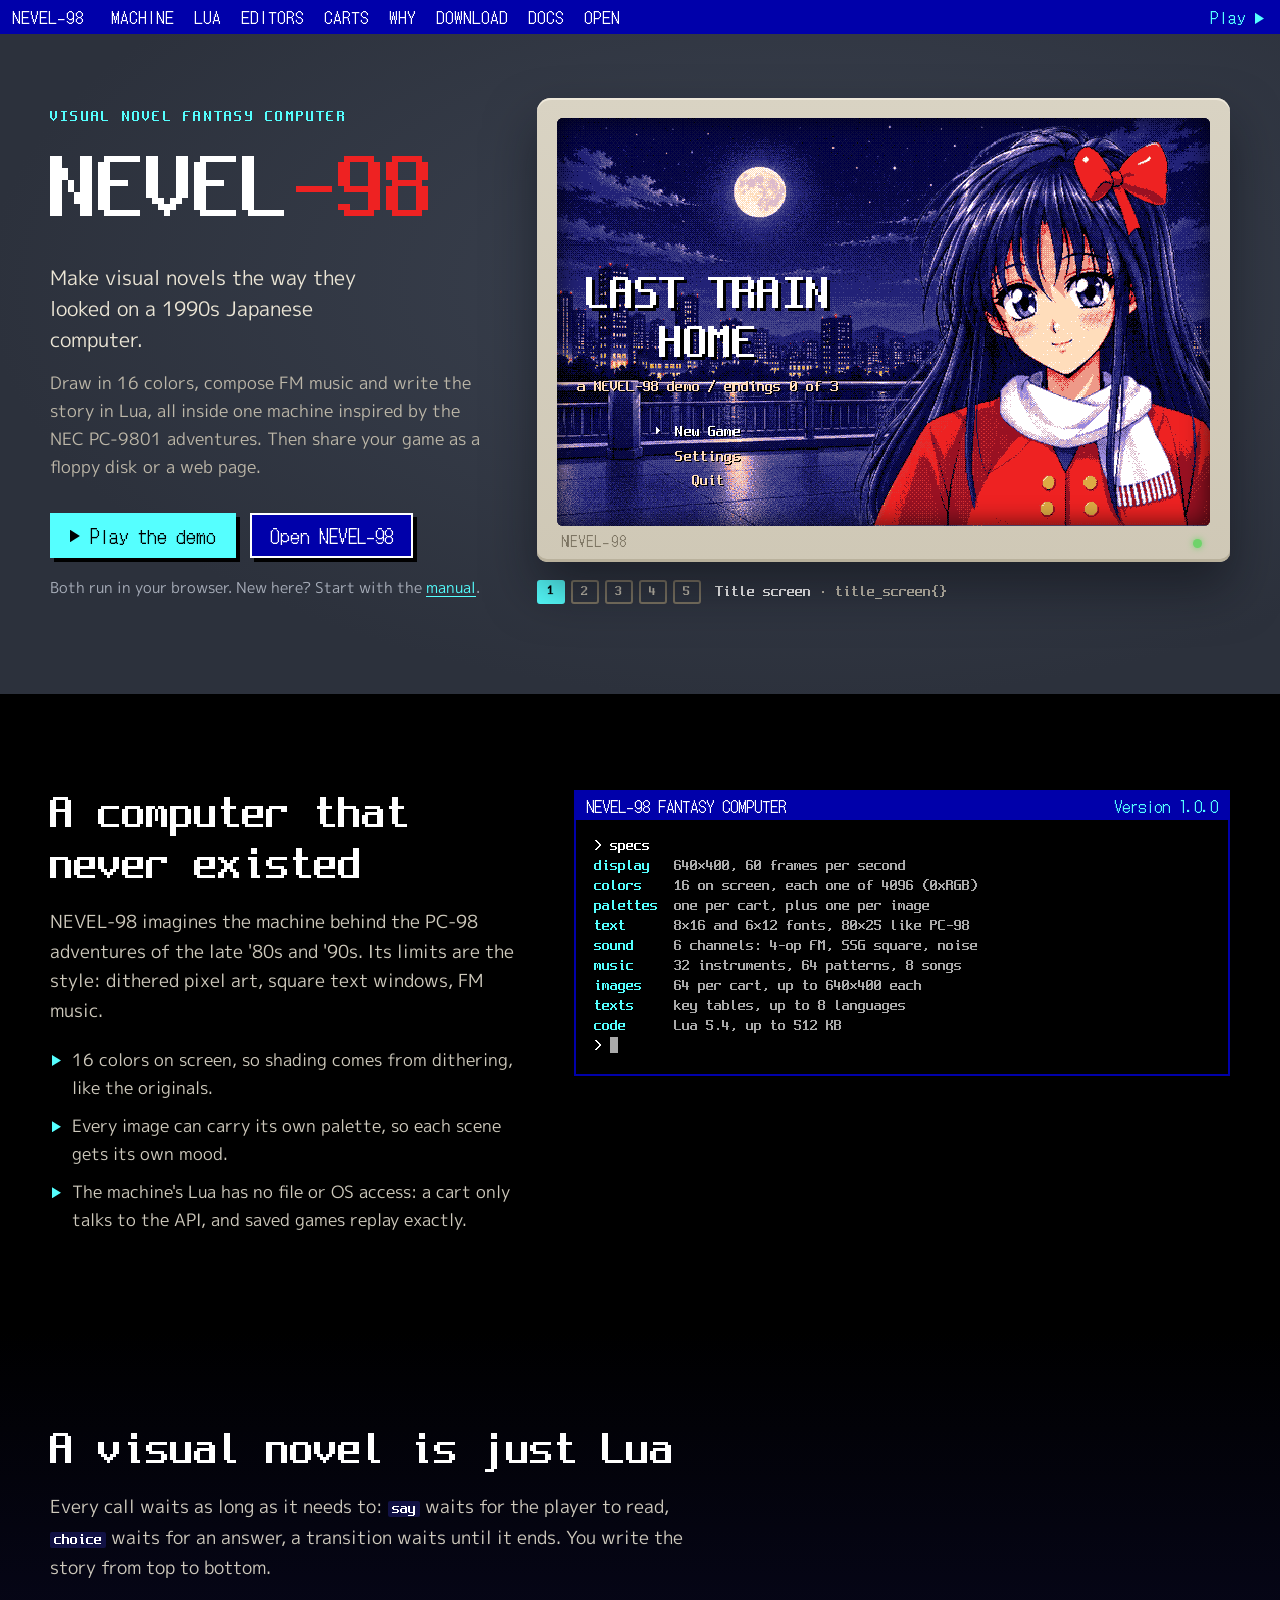
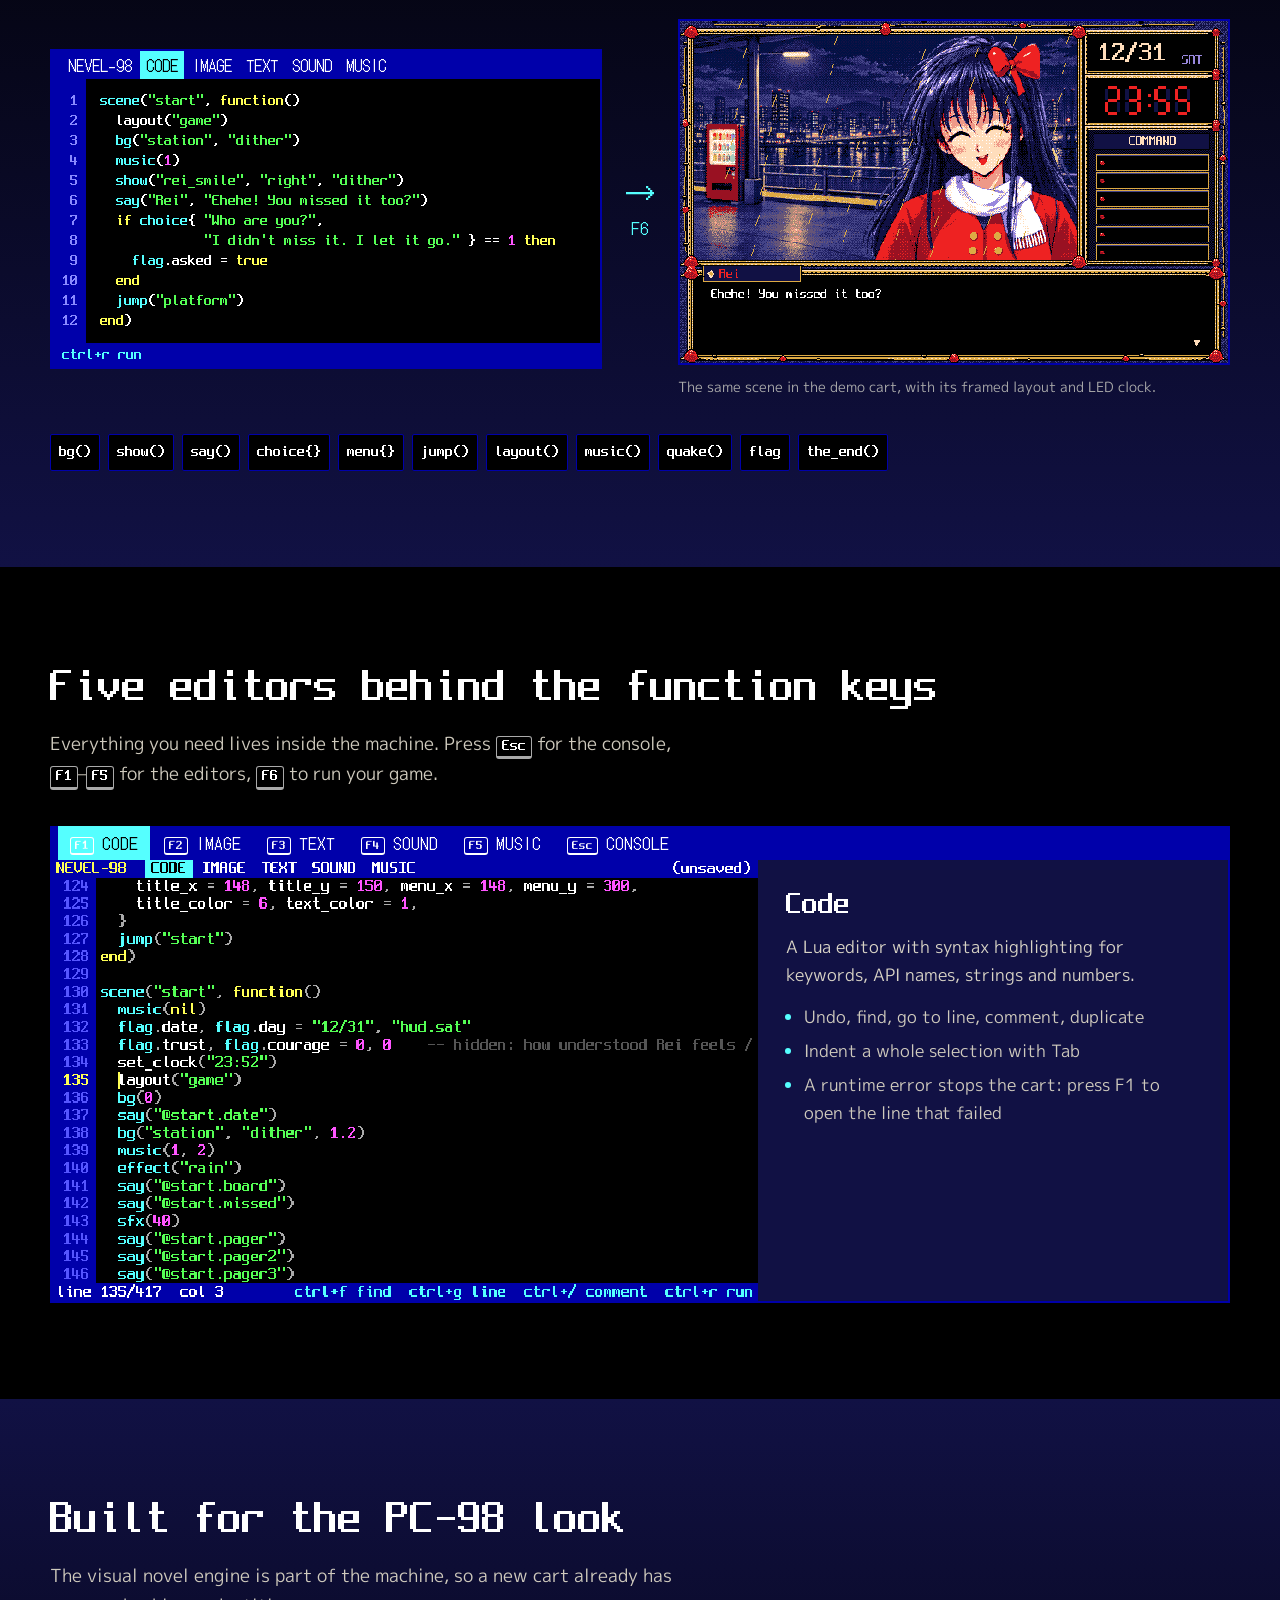
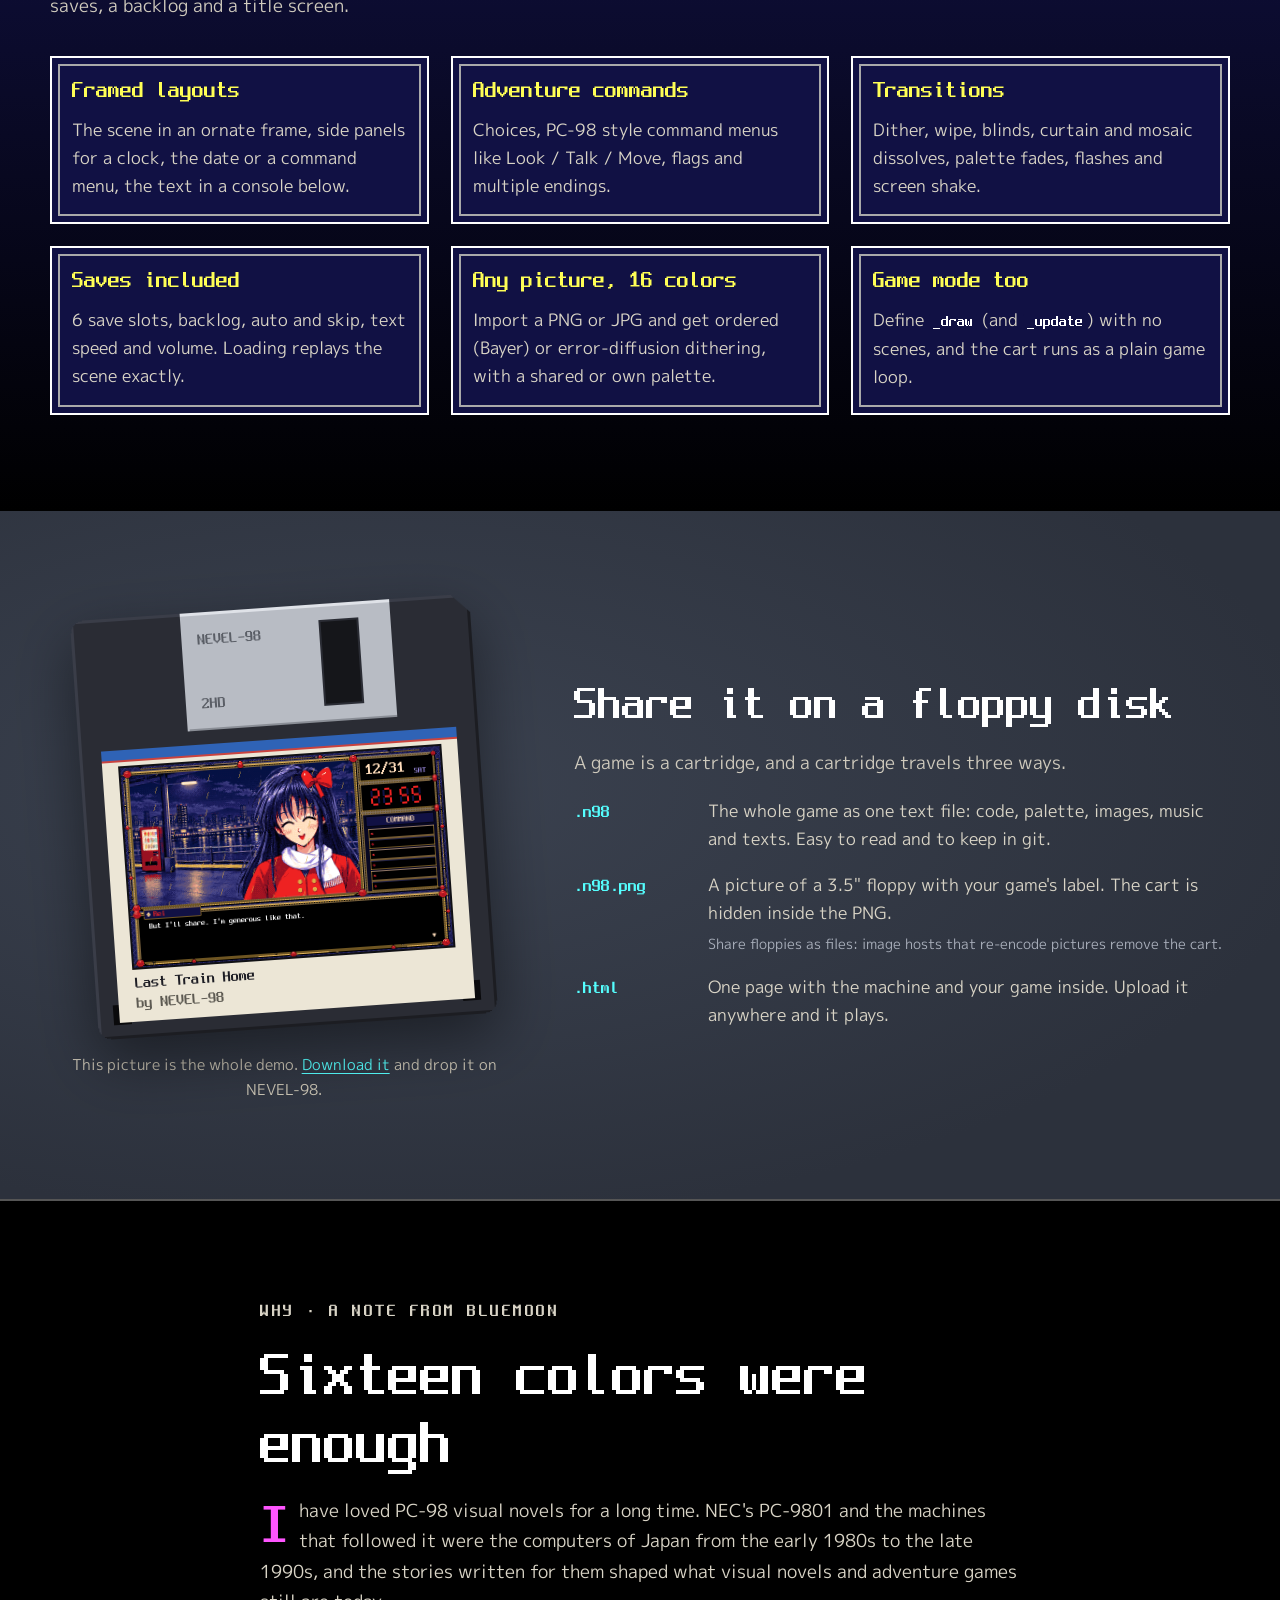
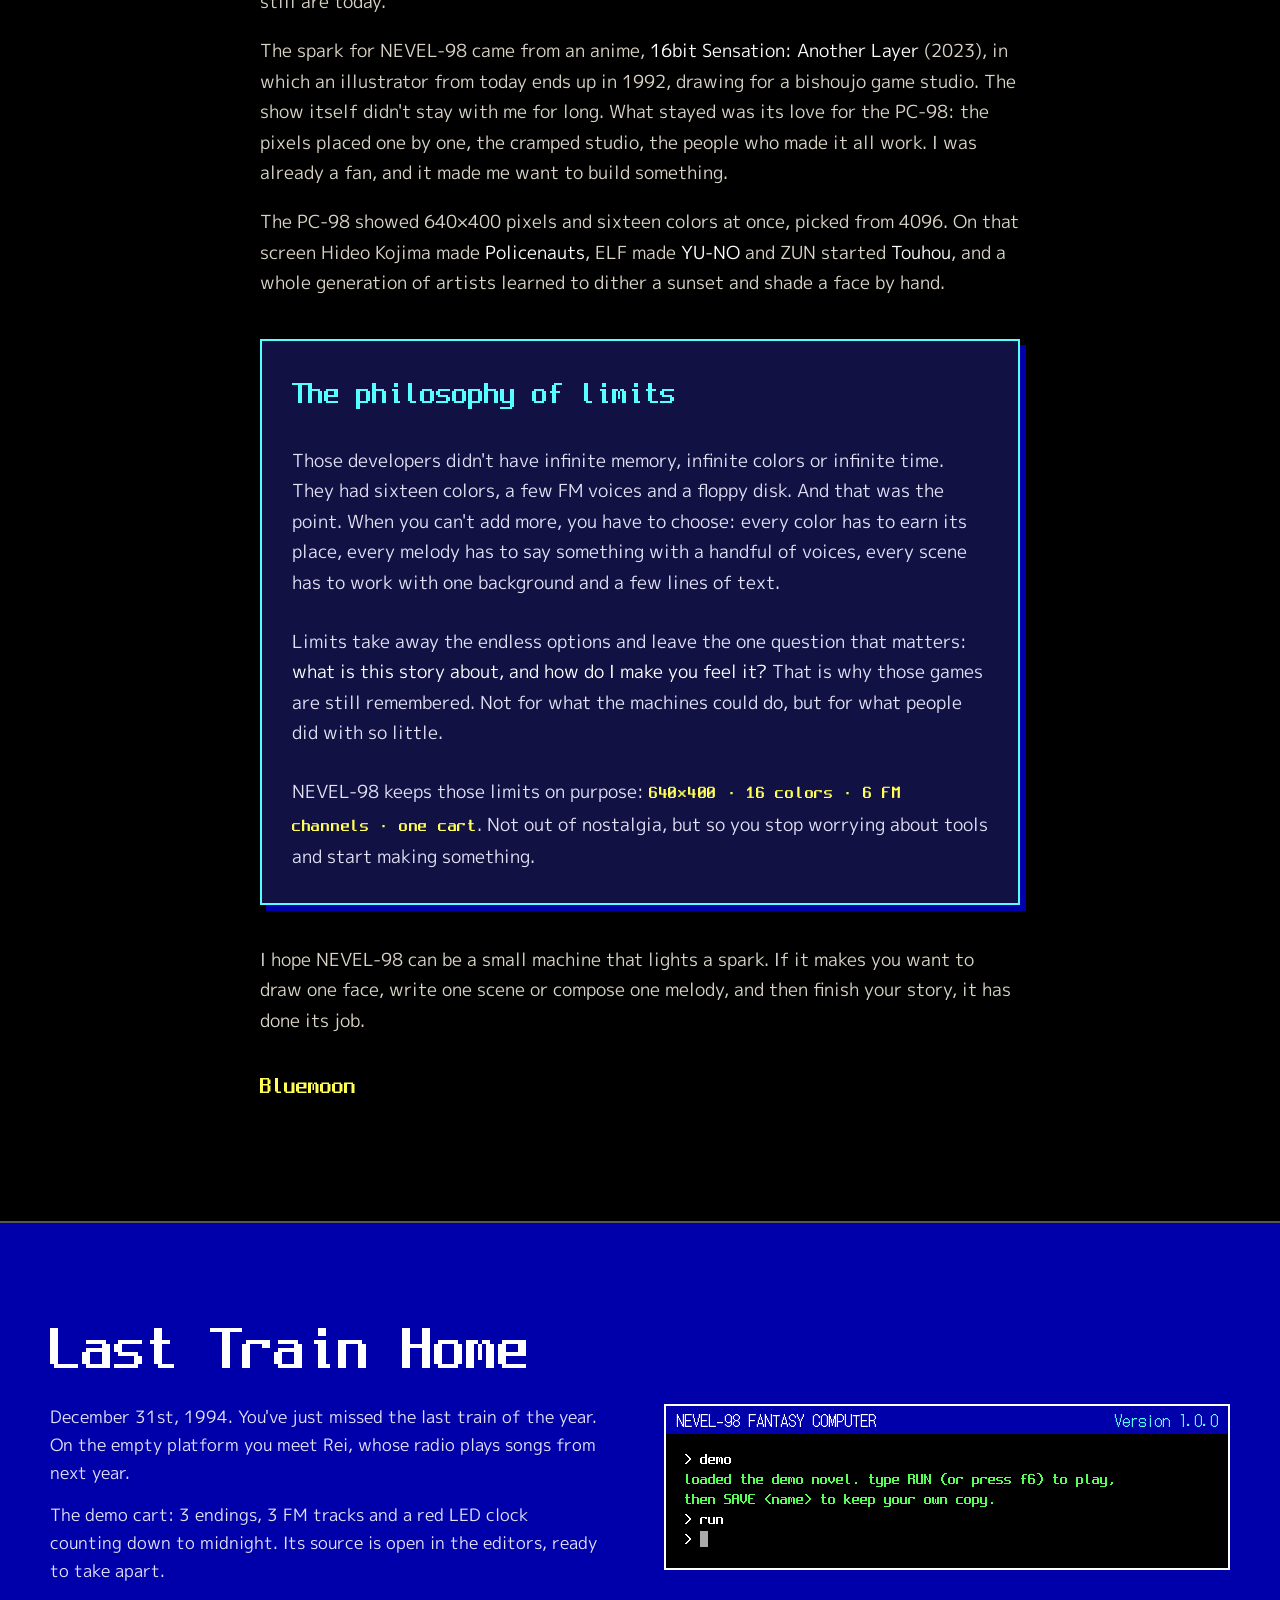
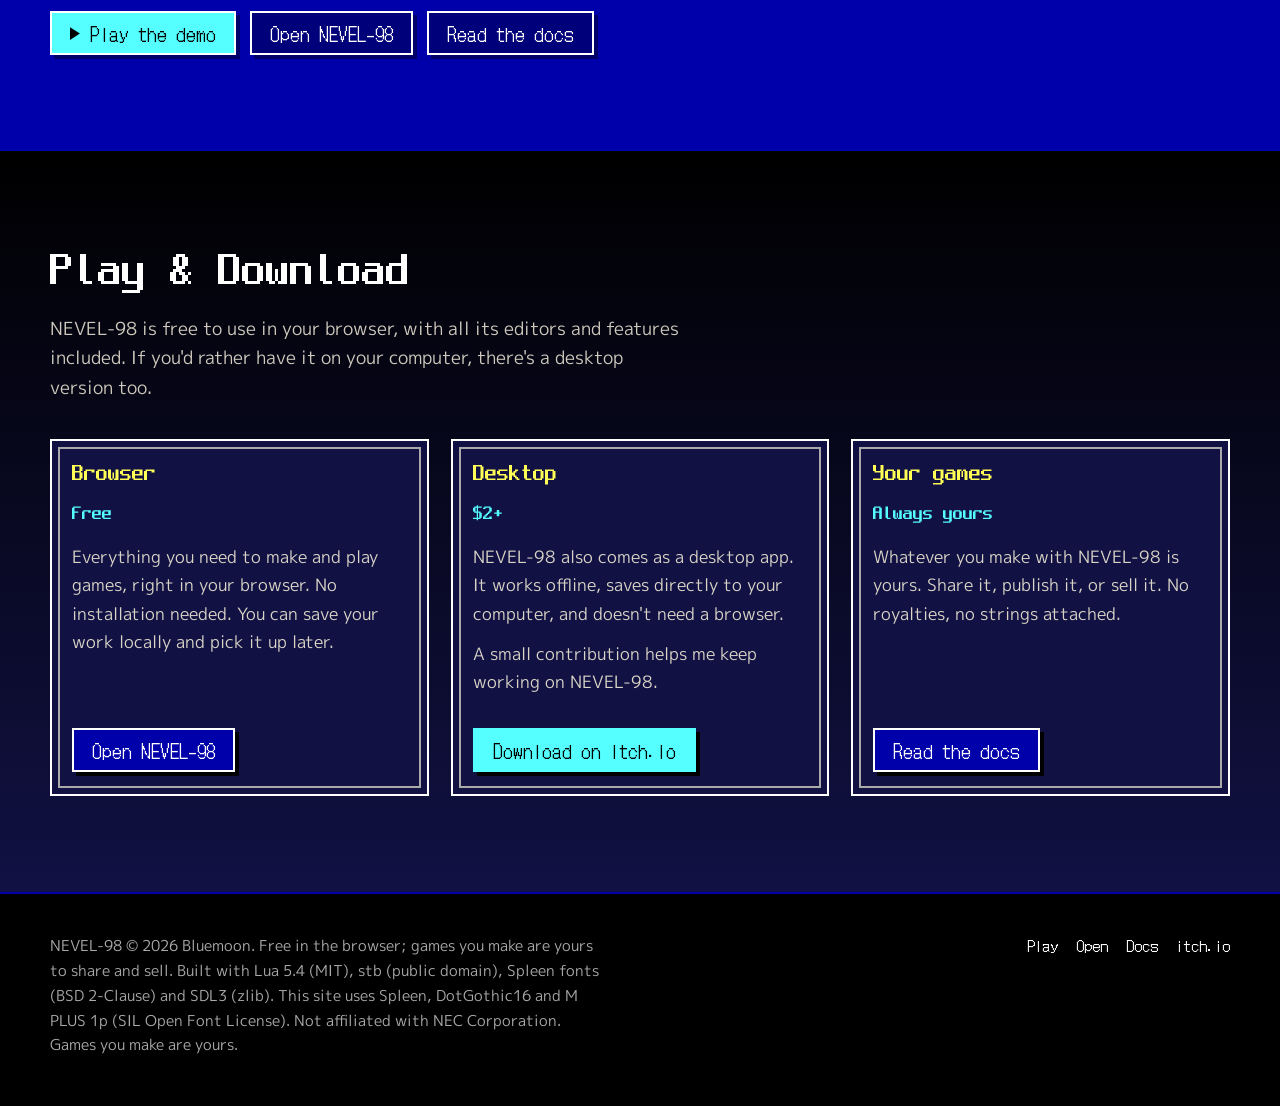
==== commit 65fe54de: "Remade the play section" ====
--- a/index.html
+++ b/index.html
@@ -215,7 +215,8 @@
 .get{ background:linear-gradient(180deg, var(--black) 0%, var(--navy) 100%); }
 .get .box{ display:flex; flex-direction:column; height:100%; box-sizing:border-box; }
 .get .box .price{ flex:none; margin:0 0 12px; font-family:var(--code); font-size:20px; color:var(--cyan); }
-.get .box p{ flex:1; }
+.get .box p{ margin:0 0 12px; }
+.get .box p:last-of-type{ flex:1; }
 .get .box .btn{ margin-top:20px; align-self:flex-start; }
 .get .fine{ margin:28px 0 0; color:#a9afbb; font-size:.95rem; max-width:70ch; }
 
@@ -478,7 +479,7 @@
     <a class="sec" href="#editors">Editors</a>
     <a class="sec" href="#carts">Carts</a>
     <a class="sec" href="#why">Why</a>
-    <a class="sec" href="#get">Get</a>
+    <a class="sec" href="#get">Download</a>
     <a href="docs/">Docs</a>
     <a href="app/">Open</a>
   </nav>
@@ -627,7 +628,7 @@
       </div>
     </div>
     <div class="panel" role="tabpanel" id="p-text" aria-labelledby="tab-text" hidden>
-      <img class="pixelated" src="assets/screens/ed-text.png" width="640" height="400" loading="lazy" alt="The text editor with keys and English and Italian columns">
+      <img class="pixelated" src="assets/screens/ed-text.png" width="640" height="400" loading="lazy" alt="The text editor with the keys and texts of the demo">
       <div class="txt">
         <h3>Text</h3>
         <p>Your script as a table of keys, one column per language. Call a line with <code>"@rei.hello"</code>.</p>
@@ -742,12 +743,12 @@
 <!-- ============ GET ============ -->
 <section class="get" id="get" aria-labelledby="t-get">
   <div class="wrap">
-    <h2 id="t-get">Get NEVEL-98</h2>
-    <p class="intro">Every editor and every feature is in the free browser version. The desktop version is for working offline, and buying it keeps the machine running.</p>
+    <h2 id="t-get">Play &amp; Download</h2>
+    <p class="intro">NEVEL-98 is free to use in your browser, with all its editors and features included. If you'd rather have it on your computer, there's a desktop version too.</p>
     <ul class="grid">
-      <li><div class="box"><h3>Browser</h3><p class="price">free</p><p>The whole machine and the demo, in any modern browser. Nothing to install. Carts are kept in the browser's storage, and you can save them to files.</p><a class="btn" href="app/">Open NEVEL-98</a></div></li>
-      <li><div class="box"><h3>Desktop</h3><p class="price">from $4.99 · pay what you want</p><p>Windows. Works offline, with real files and folders, fullscreen and no browser storage limits. Pay more if you want to support the project.</p><a class="btn primary" href="https://bluemooncoder.itch.io/nevel-98">Get it on itch.io</a></div></li>
-      <li><div class="box"><h3>Your games</h3><p class="price">yours</p><p>Floppies and exported pages are yours to share, give away or sell, with no fee and no royalty. The player inside an exported page is free to distribute with your game.</p><a class="btn" href="docs/">Read the docs</a></div></li>
+      <li><div class="box"><h3>Browser</h3><p class="price">Free</p><p>Everything you need to make and play games, right in your browser. No installation needed. You can save your work locally and pick it up later.</p><a class="btn" href="app/">Open NEVEL-98</a></div></li>
+      <li><div class="box"><h3>Desktop</h3><p class="price">$2+</p><p>NEVEL-98 also comes as a desktop app. It works offline, saves directly to your computer, and doesn't need a browser.</p><p>A small contribution helps me keep working on NEVEL-98.</p><a class="btn primary" href="https://bluemooncoder.itch.io/nevel-98">Download on itch.io</a></div></li>
+      <li><div class="box"><h3>Your games</h3><p class="price">Always yours</p><p>Whatever you make with NEVEL-98 is yours. Share it, publish it, or sell it. No royalties, no strings attached.</p><a class="btn" href="docs/">Read the docs</a></div></li>
     </ul>
   </div>
 </section>
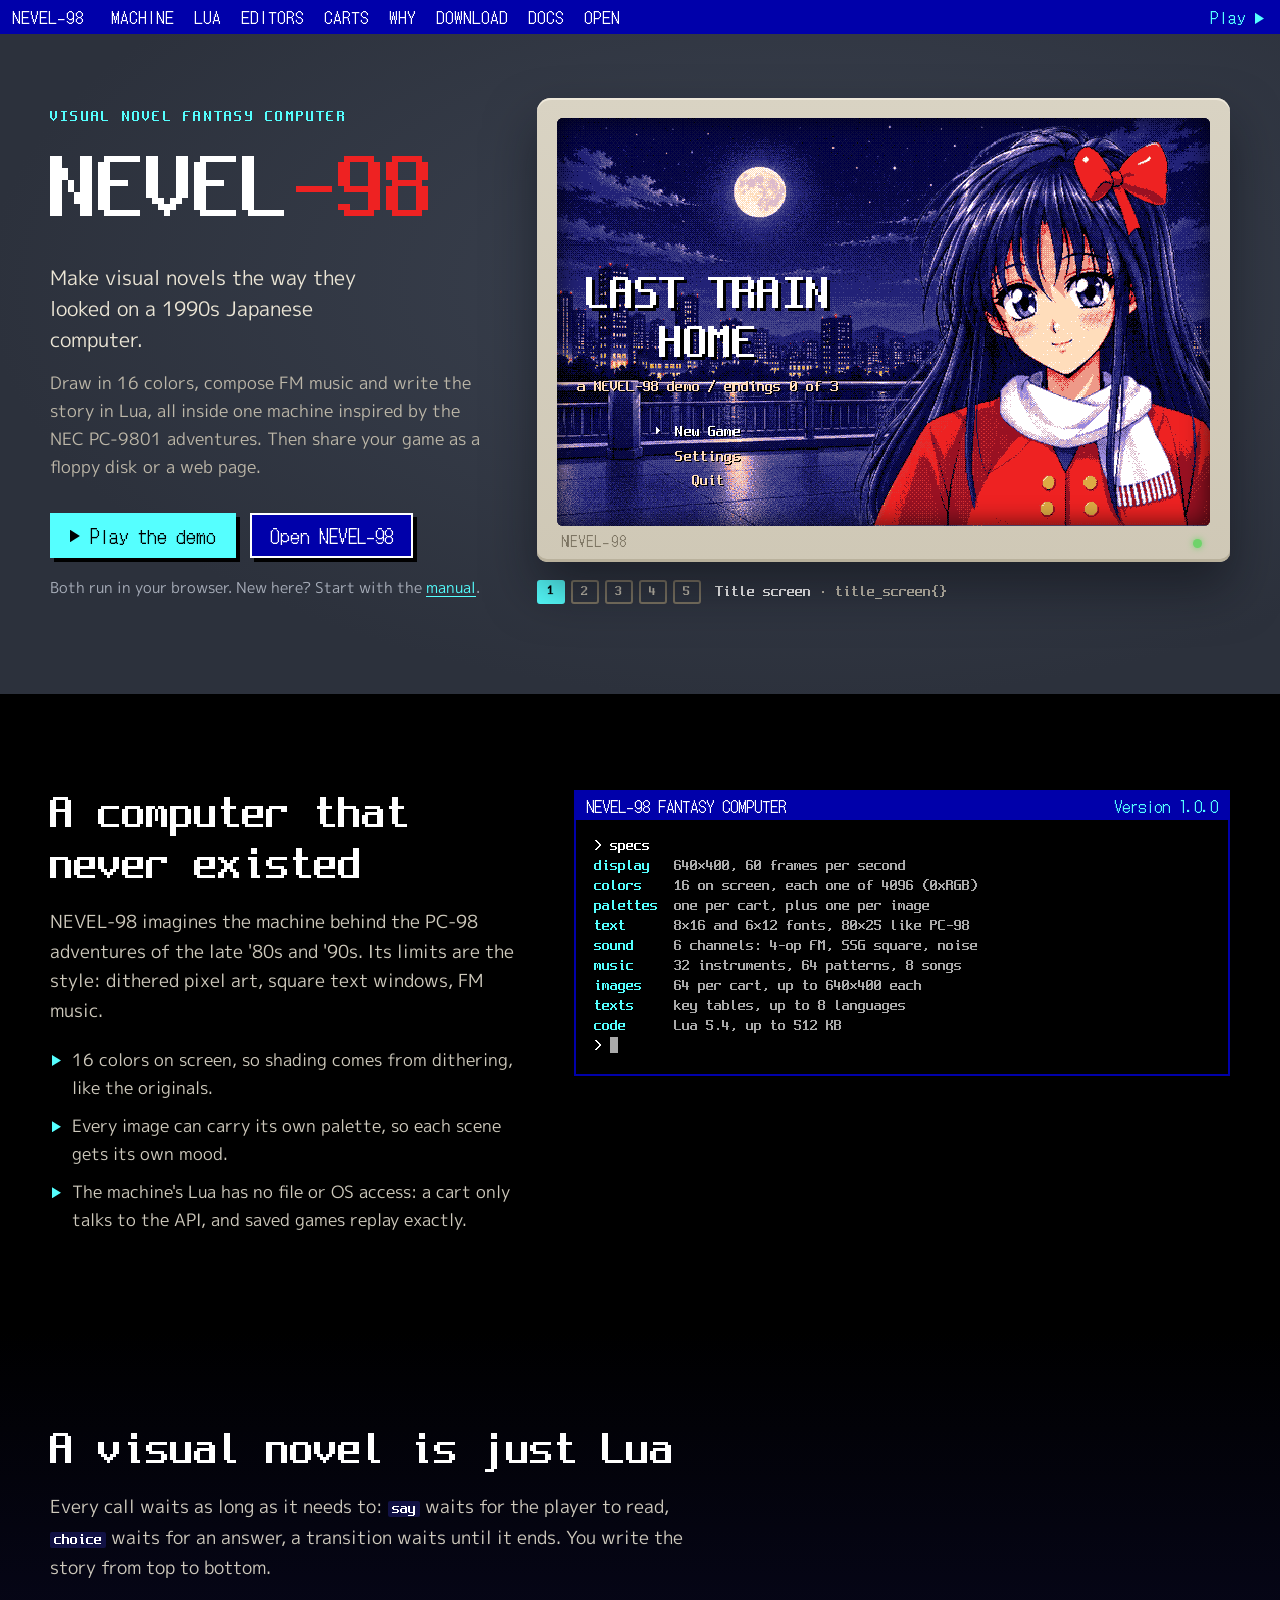
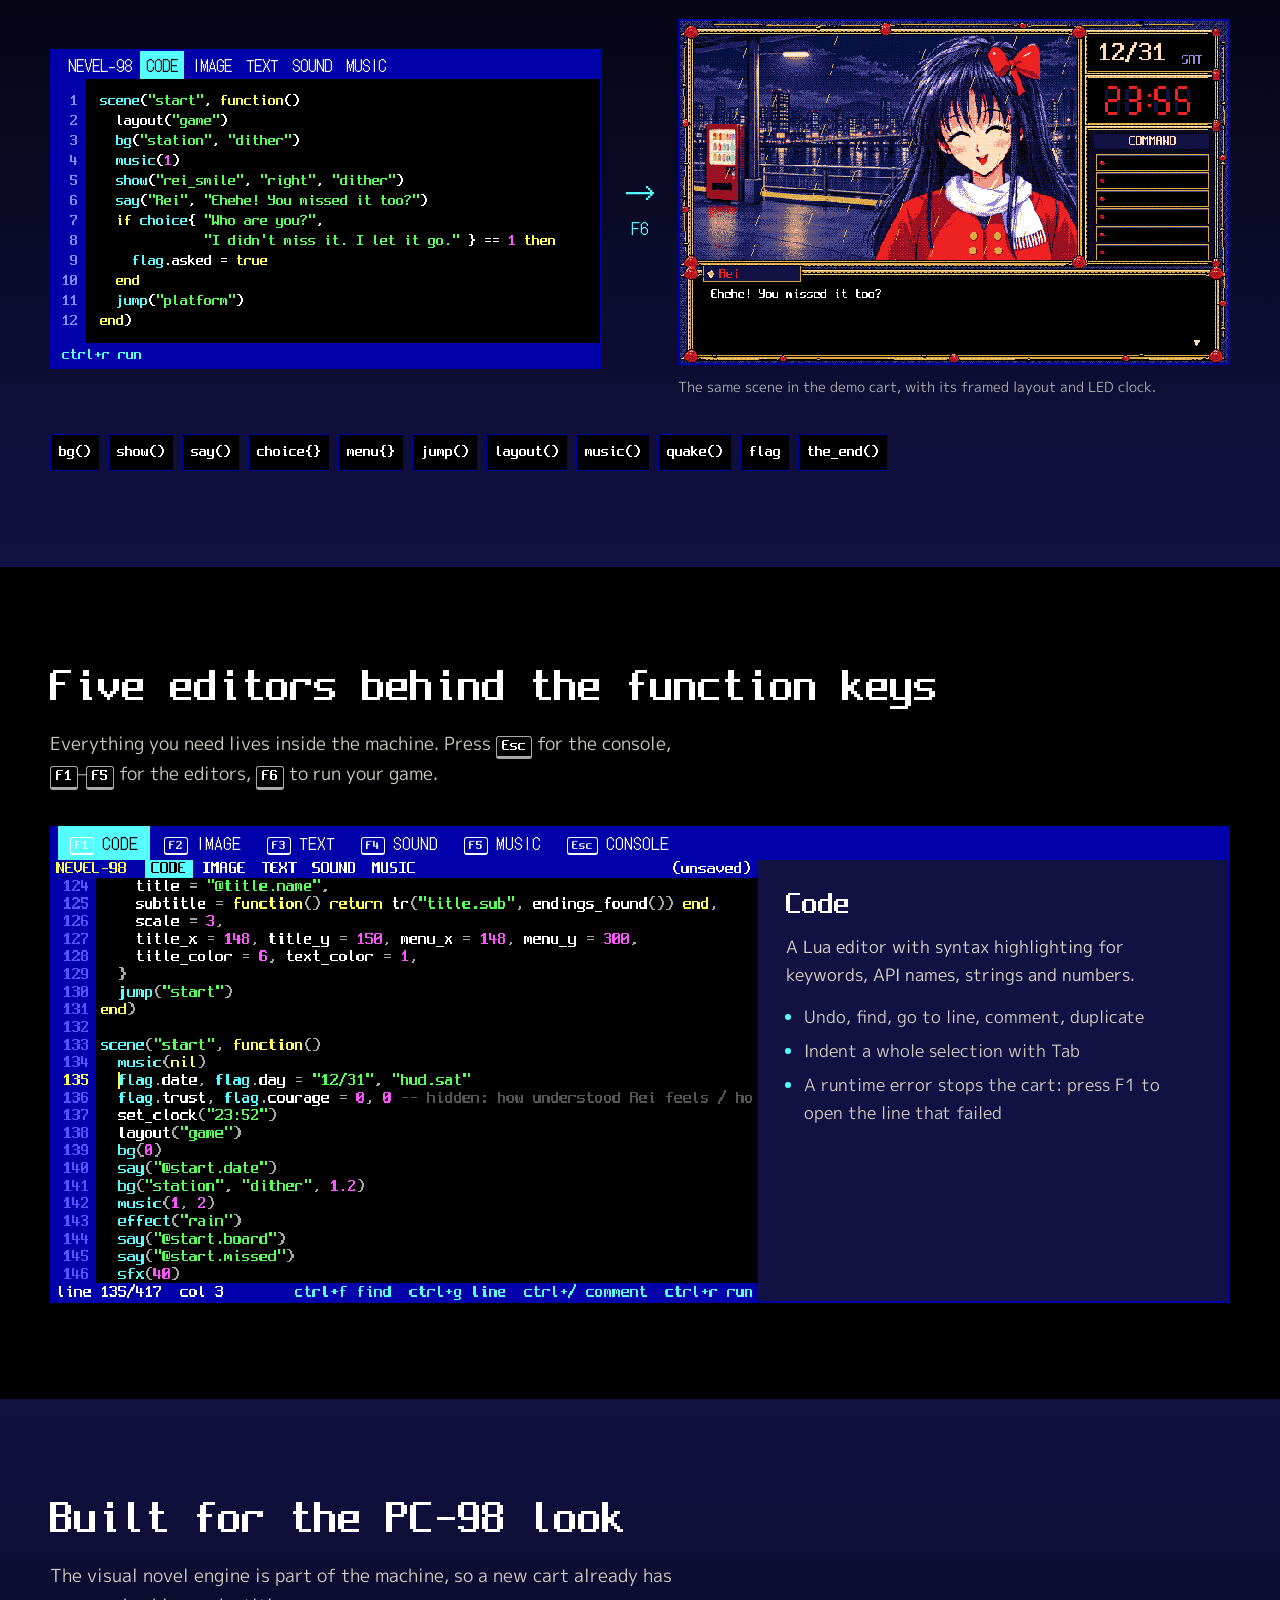
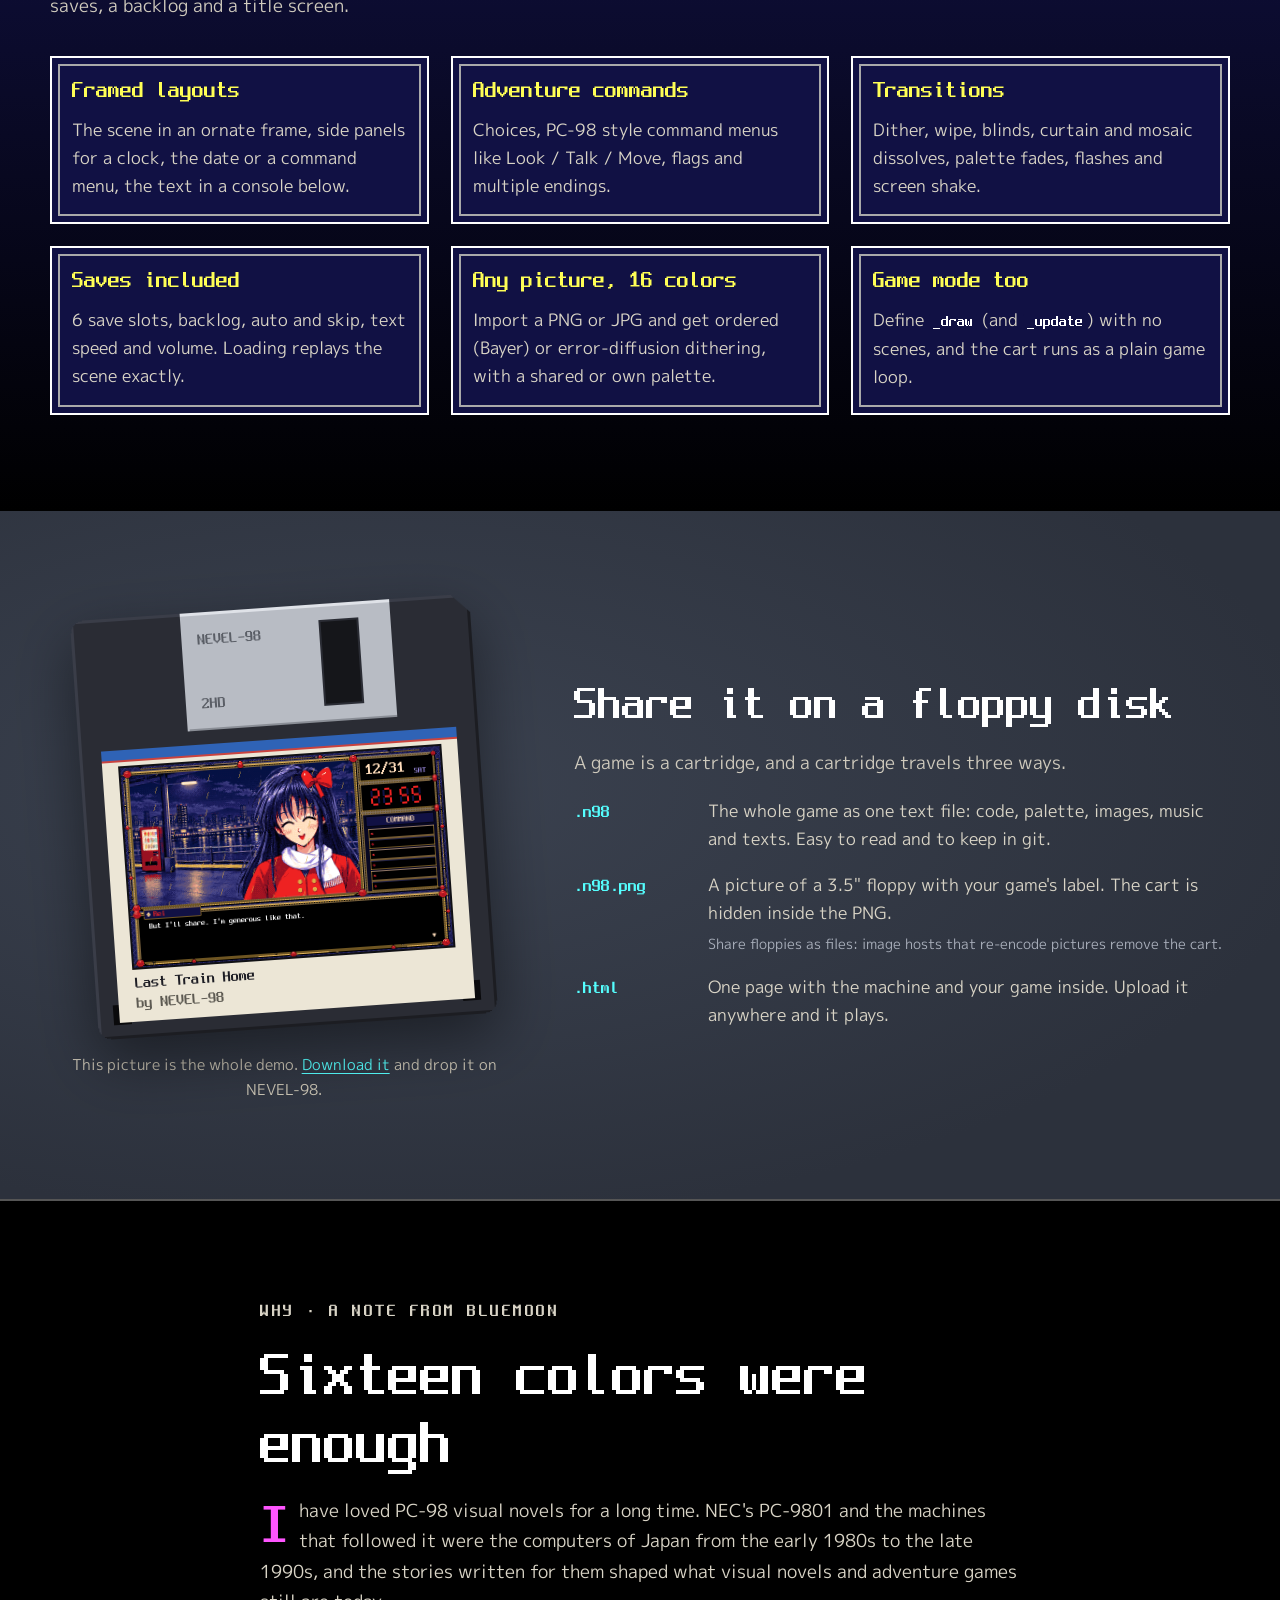
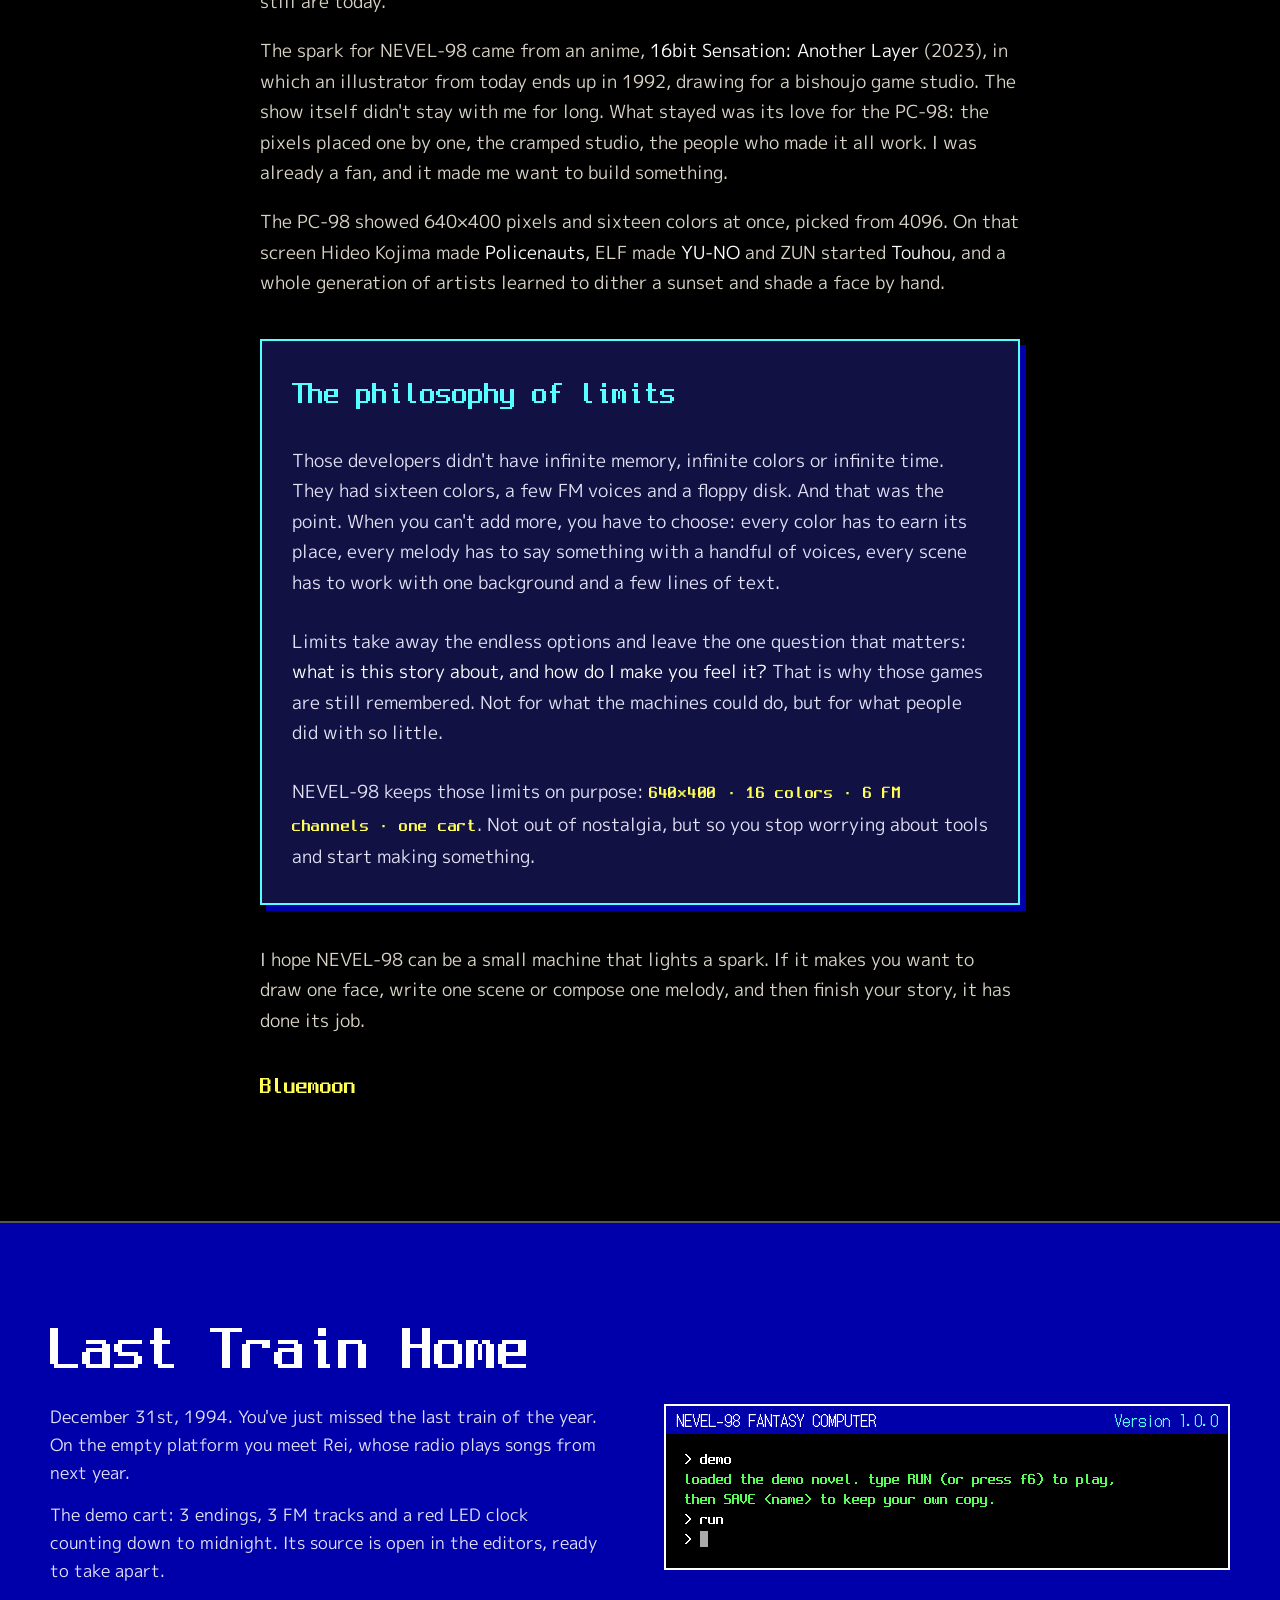
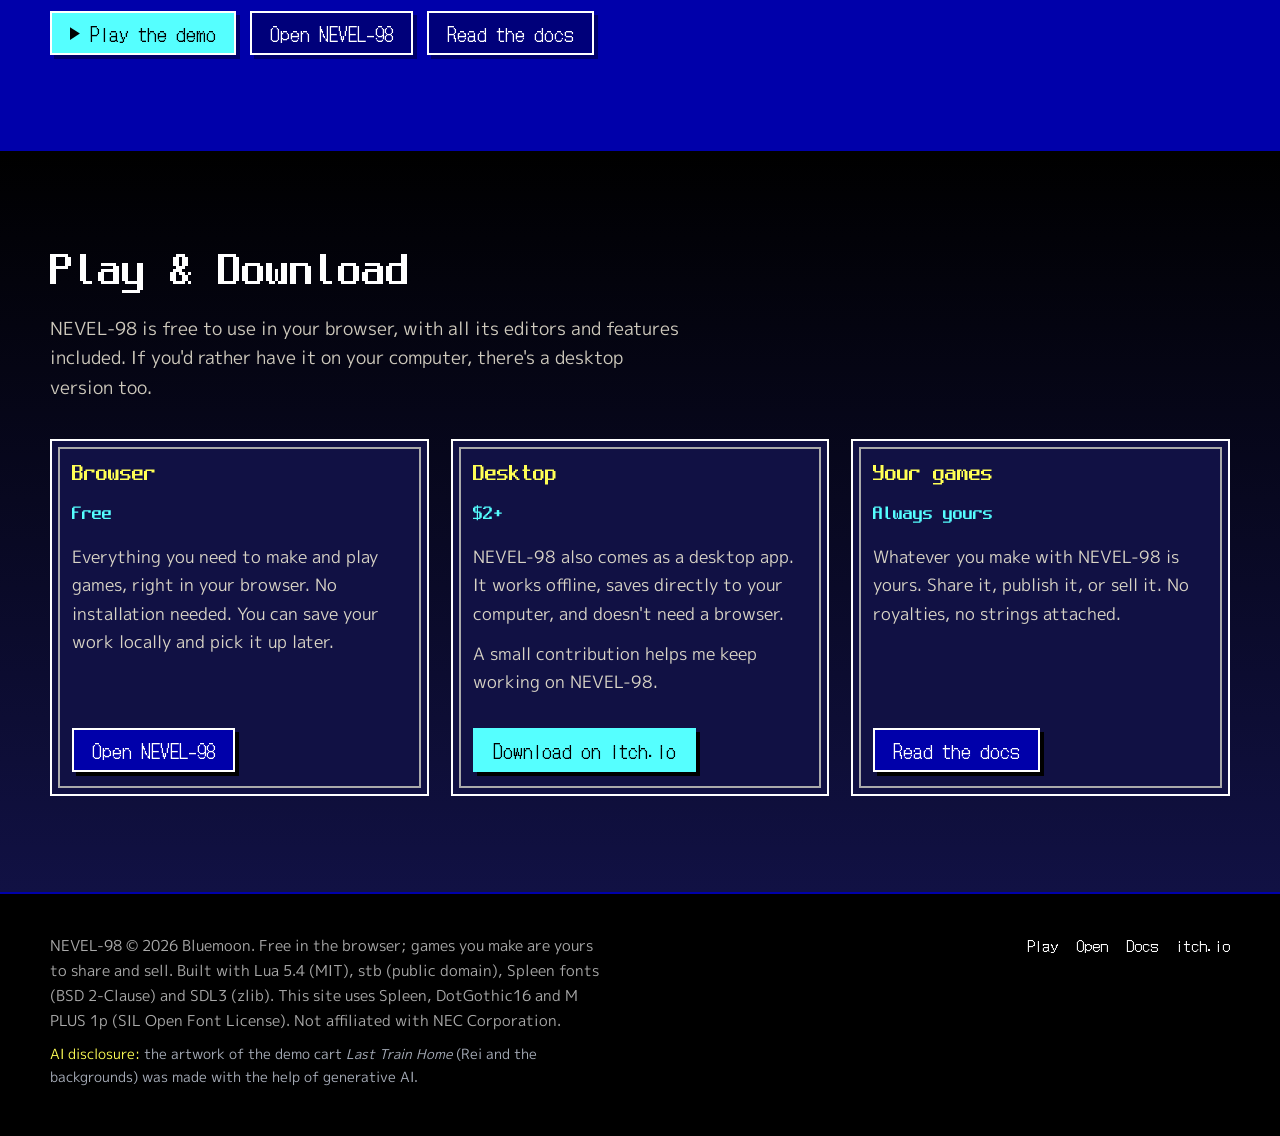
==== commit 06c9d706: "Cleanup website and added graphics AI Disclosure" ====
--- a/index.html
+++ b/index.html
@@ -16,51 +16,48 @@
 <link rel="icon" type="image/png" href="assets/icon64.png">
 <link rel="apple-touch-icon" href="assets/icon.png">
 <style>
-/* fonts are served from this site: DotGothic16 and M PLUS 1p (OFL), Spleen (BSD) */
+/* self-hosted fonts: DotGothic16, M PLUS 1p (OFL), Spleen (BSD) */
 @font-face{ font-family:"DotGothic16"; src:url("assets/fonts/dotgothic16.woff2") format("woff2"); font-display:swap; }
 @font-face{ font-family:"M PLUS 1p"; font-weight:400; src:url("assets/fonts/mplus1p-400.woff2") format("woff2"); font-display:swap; }
 @font-face{ font-family:"M PLUS 1p"; font-weight:700; src:url("assets/fonts/mplus1p-700.woff2") format("woff2"); font-display:swap; }
 @font-face{ font-family:"Spleen"; src:url("assets/fonts/spleen-8x16.woff2") format("woff2"); font-display:swap; }
 
 :root{
-  /* the machine's 16-color interface palette */
-  --black:#000000;
-  --blue:#0000AA;
-  --navy:#111144;
-  --lblue:#5555FF;
-  --cyan:#55FFFF;
-  --green:#55FF55;
-  --yellow:#FFFF55;
-  --magenta:#FF55FF;
-  --grey:#AAAAAA;
-  --dgrey:#555555;
-  --white:#FFFFFF;
-  /* the room and the monitor, from the web player */
-  --wall:#3b4250;
-  --wall-d:#2c313c;
-  --ivory:#d9d3c3;
-  --ivory-s:#b9b19c;
-  --paper:#ece6d6;
-  --led:#6fd36a;
-  /* the demo cart */
-  --gold:#DDAA44;
-  --red:#EE2222;
-
-  --pixel:"DotGothic16", "MS Gothic", ui-monospace, monospace;
-  --prose:"M PLUS 1p", system-ui, -apple-system, "Segoe UI", sans-serif;
-  --code:"Spleen", ui-monospace, "SF Mono", Menlo, Consolas, monospace;
-  color-scheme:dark;
+	--black:#000000;
+	--blue:#0000AA;
+	--navy:#111144;
+	--lblue:#5555FF;
+	--cyan:#55FFFF;
+	--green:#55FF55;
+	--yellow:#FFFF55;
+	--magenta:#FF55FF;
+	--grey:#AAAAAA;
+	--dgrey:#555555;
+	--white:#FFFFFF;
+	--wall:#3b4250;
+	--wall-d:#2c313c;
+	--ivory:#d9d3c3;
+	--ivory-s:#b9b19c;
+	--paper:#ece6d6;
+	--led:#6fd36a;
+	--gold:#DDAA44;
+	--red:#EE2222;
+
+	--pixel:"DotGothic16", "MS Gothic", ui-monospace, monospace;
+	--prose:"M PLUS 1p", system-ui, -apple-system, "Segoe UI", sans-serif;
+	--code:"Spleen", ui-monospace, "SF Mono", Menlo, Consolas, monospace;
+	color-scheme:dark;
 }
 
 *{ box-sizing:border-box; }
 html{ -webkit-text-size-adjust:100%; scroll-padding-top:48px; }
 body{
-  margin:0;
-  background:var(--black);
-  color:var(--paper);
-  font-family:var(--prose);
-  font-size:1.0625rem;
-  line-height:1.65;
+	margin:0;
+	background:var(--black);
+	color:var(--paper);
+	font-family:var(--prose);
+	font-size:1.0625rem;
+	line-height:1.65;
 }
 img{ max-width:100%; }
 a{ color:var(--cyan); text-underline-offset:3px; }
@@ -70,20 +67,20 @@
 
 .pixelated{ image-rendering:pixelated; image-rendering:crisp-edges; }
 
-/* ---------- top bar, like the editors' ---------- */
+/* TOP BAR */
 
 .topbar{
-  position:sticky; top:0; z-index:20;
-  display:flex; align-items:stretch; gap:4px;
-  height:34px;
-  padding:0 12px;
-  padding-left:max(12px, env(safe-area-inset-left));
-  padding-right:max(12px, env(safe-area-inset-right));
-  background:var(--blue);
-  font-family:var(--pixel);
-  font-size:17px;
-  line-height:34px;
-  white-space:nowrap;
+	position:sticky; top:0; z-index:20;
+	display:flex; align-items:stretch; gap:4px;
+	height:34px;
+	padding:0 12px;
+	padding-left:max(12px, env(safe-area-inset-left));
+	padding-right:max(12px, env(safe-area-inset-right));
+	background:var(--blue);
+	font-family:var(--pixel);
+	font-size:17px;
+	line-height:34px;
+	white-space:nowrap;
 }
 .topbar .brand{ color:var(--white); text-decoration:none; margin-right:14px; }
 .topbar nav{ display:flex; gap:2px; overflow-x:auto; scrollbar-width:none; flex:1; min-width:0; }
@@ -94,35 +91,35 @@
 .topbar .right{ color:var(--cyan); text-decoration:none; padding:0 4px 0 10px; }
 .topbar .right:hover{ color:var(--white); }
 
-/* ---------- inline code and code windows ---------- */
+/* INLINE CODE AND CODE WINDOWS */
 
 code, kbd, .mono{ font-family:var(--code); font-size:16px; }
 :not(pre) > code{
-  padding:0 4px;
-  background:var(--navy);
-  color:var(--white);
-  border-radius:2px;
+	padding:0 4px;
+	background:var(--navy);
+	color:var(--white);
+	border-radius:2px;
 }
 kbd{
-  display:inline-block;
-  padding:0 5px;
-  border:1px solid var(--grey);
-  border-bottom-width:3px;
-  border-radius:3px;
-  color:var(--white);
-  line-height:1.2;
+	display:inline-block;
+	padding:0 5px;
+	border:1px solid var(--grey);
+	border-bottom-width:3px;
+	border-radius:3px;
+	color:var(--white);
+	line-height:1.2;
 }
 
 pre{
-  margin:0;
-  padding:14px 16px;
-  overflow-x:auto;
-  background:var(--black);
-  color:var(--white);
-  font-family:var(--code);
-  font-size:16px;
-  line-height:20px;
-  tab-size:2;
+	margin:0;
+	padding:14px 16px;
+	overflow-x:auto;
+	background:var(--black);
+	color:var(--white);
+	font-family:var(--code);
+	font-size:16px;
+	line-height:20px;
+	tab-size:2;
 }
 pre code{ font-size:inherit; }
 .tk-kw{ color:var(--yellow); }
@@ -131,70 +128,72 @@
 .tk-num{ color:var(--magenta); }
 .tk-com{ color:#8c8c8c; }
 
-/* ---------- buttons, like PC-98 menus ---------- */
+/* BUTTONS */
 
 .btn{
-  display:inline-flex; align-items:center; gap:10px;
-  padding:10px 18px 9px;
-  border:2px solid var(--white);
-  background:var(--blue);
-  color:var(--white);
-  font-family:var(--pixel);
-  font-size:18px;
-  line-height:1.2;
-  text-decoration:none;
-  box-shadow:4px 4px 0 var(--black);
-  transition:transform .08s ease, box-shadow .08s ease;
+	display:inline-flex; align-items:center; gap:10px;
+	padding:10px 18px 9px;
+	border:2px solid var(--white);
+	background:var(--blue);
+	color:var(--white);
+	font-family:var(--pixel);
+	font-size:18px;
+	line-height:1.2;
+	text-decoration:none;
+	box-shadow:4px 4px 0 var(--black);
+	transition:transform .08s ease, box-shadow .08s ease;
 }
 .btn:hover{ color:var(--white); background:var(--lblue); }
 .btn:active{ transform:translate(3px,3px); box-shadow:1px 1px 0 var(--black); }
 .btn.primary{ background:var(--cyan); color:var(--black); border-color:var(--cyan); }
 .btn.primary:hover{ background:var(--white); border-color:var(--white); color:var(--black); }
 
-/* a play triangle: the bitmap fonts have no ▶ */
+/* no ▶ in the bitmap fonts */
 .tri{
-  display:inline-block;
-  width:.55em; height:.7em;
-  background:currentColor;
-  clip-path:polygon(0 0, 100% 50%, 0 100%);
-  vertical-align:-.02em;
-}
-
-/* ---------- footer ---------- */
+	display:inline-block;
+	width:.55em; height:.7em;
+	background:currentColor;
+	clip-path:polygon(0 0, 100% 50%, 0 100%);
+	vertical-align:-.02em;
+}
+
+/* FOOTER */
 
 .foot{
-  padding:40px 24px 48px;
-  padding-bottom:calc(48px + env(safe-area-inset-bottom, 0px));
-  border-top:2px solid var(--blue);
-  color:var(--grey);
-  font-size:.9375rem;
+	padding:40px 24px 48px;
+	padding-bottom:calc(48px + env(safe-area-inset-bottom, 0px));
+	border-top:2px solid var(--blue);
+	color:var(--grey);
+	font-size:.9375rem;
 }
 .foot .wrap{ max-width:1180px; margin:0 auto; display:flex; flex-wrap:wrap; gap:14px 40px; justify-content:space-between; }
 .foot p{ margin:0; max-width:62ch; }
+.foot .info{ display:flex; flex-direction:column; gap:10px; }
+.foot .ai{ color:#a9afbb; font-size:.9em; }
+.foot .ai b{ color:var(--yellow); font-weight:400; }
 .foot nav{ display:flex; flex-wrap:wrap; gap:6px 18px; font-family:var(--pixel); }
 .foot nav a{ color:var(--white); text-decoration:none; }
 .foot nav a:hover{ color:var(--cyan); }
 
 @media (prefers-reduced-motion:reduce){
-  *{ transition-duration:.01ms !important; animation-duration:.01ms !important; animation-iteration-count:1 !important; }
-  html{ scroll-behavior:auto; }
+	*{ transition-duration:.01ms !important; animation-duration:.01ms !important; animation-iteration-count:1 !important; }
+	html{ scroll-behavior:auto; }
 }
 
 
 .wrap{ max-width:1180px; margin:0 auto; }
 section{ padding:96px 24px; }
-/* headings use Spleen, the machine's own bitmap font, at whole multiples of 16px */
 h2{
-  margin:0 0 16px;
-  font-family:var(--code);
-  font-weight:400;
-  font-size:48px;
-  line-height:1.05;
-  color:var(--white);
+	margin:0 0 16px;
+	font-family:var(--code);
+	font-weight:400;
+	font-size:48px;
+	line-height:1.05;
+	color:var(--white);
 }
 .intro{ max-width:58ch; margin:0 0 36px; color:#cfcabd; font-size:1.125rem; }
 
-/* ---------- why: a note from the author ---------- */
+/* WHY */
 .why{ background:var(--black); border-top:2px solid var(--dgrey); border-bottom:2px solid var(--dgrey); }
 .why .wrap{ max-width:760px; }
 .why h2{ font-size:64px; }
@@ -202,16 +201,16 @@
 .why p.first::first-letter{ font-family:var(--code); font-size:3.2em; float:left; line-height:.9; margin:6px 10px 0 0; color:var(--magenta); }
 .why em{ color:var(--white); font-style:normal; }
 .why .limits{
-  margin:40px 0; padding:28px 30px 12px;
-  border:2px solid var(--cyan); background:var(--navy);
-  box-shadow:6px 6px 0 var(--blue);
+	margin:40px 0; padding:28px 30px 12px;
+	border:2px solid var(--cyan); background:var(--navy);
+	box-shadow:6px 6px 0 var(--blue);
 }
 .why .limits h3{ margin:0 0 14px; font-family:var(--code); font-weight:400; font-size:32px; color:var(--cyan); }
 .why .limits p{ color:#e3e1f4; }
 .why .specs{ font-family:var(--code); color:var(--yellow); letter-spacing:.04em; }
 .why .sign{ margin-top:30px; font-family:var(--code); font-size:24px; color:var(--yellow); }
 
-/* ---------- get ---------- */
+/* GET */
 .get{ background:linear-gradient(180deg, var(--black) 0%, var(--navy) 100%); }
 .get .box{ display:flex; flex-direction:column; height:100%; box-sizing:border-box; }
 .get .box .price{ flex:none; margin:0 0 12px; font-family:var(--code); font-size:20px; color:var(--cyan); }
@@ -220,33 +219,33 @@
 .get .box .btn{ margin-top:20px; align-self:flex-start; }
 .get .fine{ margin:28px 0 0; color:#a9afbb; font-size:.95rem; max-width:70ch; }
 
-/* ---------- hero: a monitor in a room ---------- */
+/* HERO */
 
 .hero{
-  padding:64px 24px 88px;
-  background:radial-gradient(ellipse at 62% 38%, var(--wall) 0%, var(--wall-d) 72%);
+	padding:64px 24px 88px;
+	background:radial-gradient(ellipse at 62% 38%, var(--wall) 0%, var(--wall-d) 72%);
 }
 .hero .wrap{
-  display:grid;
-  grid-template-columns:minmax(0, 4.6fr) minmax(0, 7.4fr);
-  gap:56px;
-  align-items:center;
+	display:grid;
+	grid-template-columns:minmax(0, 4.6fr) minmax(0, 7.4fr);
+	gap:56px;
+	align-items:center;
 }
 .eyebrow{
-  margin:0 0 14px;
-  font-family:var(--code);
-  font-size:16px;
-  letter-spacing:.14em;
-  color:var(--cyan);
+	margin:0 0 14px;
+	font-family:var(--code);
+	font-size:16px;
+	letter-spacing:.14em;
+	color:var(--cyan);
 }
 .hero h1{
-  margin:0;
-  font-family:var(--code);
-  font-weight:400;
-  font-size:96px;
-  line-height:1;
-  white-space:nowrap;
-  color:var(--white);
+	margin:0;
+	font-family:var(--code);
+	font-weight:400;
+	font-size:96px;
+	line-height:1;
+	white-space:nowrap;
+	color:var(--white);
 }
 @media (max-width:1180px) and (min-width:961px){ .hero h1{ font-size:80px; } }
 .hero h1 span{ color:var(--red); }
@@ -256,72 +255,72 @@
 .note{ margin:18px 0 0; font-size:.9375rem; color:#a9afbb; }
 
 .monitor{
-  position:relative;
-  padding:20px 20px 36px;
-  border-radius:14px 14px 10px 10px;
-  background:linear-gradient(180deg, var(--ivory) 0%, #cfc8b6 100%);
-  box-shadow:inset 0 2px 0 #eee8da, inset 0 -3px 0 var(--ivory-s), 0 26px 50px rgba(10,12,18,.5);
+	position:relative;
+	padding:20px 20px 36px;
+	border-radius:14px 14px 10px 10px;
+	background:linear-gradient(180deg, var(--ivory) 0%, #cfc8b6 100%);
+	box-shadow:inset 0 2px 0 #eee8da, inset 0 -3px 0 var(--ivory-s), 0 26px 50px rgba(10,12,18,.5);
 }
 .screen{
-  position:relative;
-  aspect-ratio:640 / 400;
-  overflow:hidden;
-  border-radius:6px;
-  background:#000;
-  box-shadow:inset 0 0 0 3px #1a1a1a;
+	position:relative;
+	aspect-ratio:640 / 400;
+	overflow:hidden;
+	border-radius:6px;
+	background:#000;
+	box-shadow:inset 0 0 0 3px #1a1a1a;
 }
 .screen canvas, .screen img{ display:block; width:100%; height:100%; }
 .screen::after{
-  content:""; position:absolute; inset:0; pointer-events:none;
-  box-shadow:inset 0 0 26px rgba(0,0,0,.75);
-  border-radius:6px;
+	content:""; position:absolute; inset:0; pointer-events:none;
+	box-shadow:inset 0 0 26px rgba(0,0,0,.75);
+	border-radius:6px;
 }
 .monitor .badge{ position:absolute; left:24px; bottom:9px; font-family:var(--pixel); font-size:14px; letter-spacing:.08em; color:#7d7563; }
 .monitor .led{ position:absolute; right:28px; bottom:14px; width:9px; height:9px; border-radius:50%; background:var(--led); box-shadow:0 0 6px var(--led); }
 
 .slidebar{
-  display:flex; align-items:center; gap:14px;
-  margin-top:16px;
-  font-family:var(--code);
-  font-size:16px;
-  color:#c9c3b3;
-  min-height:28px;
+	display:flex; align-items:center; gap:14px;
+	margin-top:16px;
+	font-family:var(--code);
+	font-size:16px;
+	color:#c9c3b3;
+	min-height:28px;
 }
 .slidebar .dots{ display:flex; gap:6px; flex:none; }
 .slidebar button{
-  width:28px; height:24px;
-  padding:0;
-  border:2px solid #7d7563;
-  border-radius:3px;
-  background:transparent;
-  color:#c9c3b3;
-  font-family:var(--code);
-  font-size:14px;
-  cursor:pointer;
+	width:28px; height:24px;
+	padding:0;
+	border:2px solid #7d7563;
+	border-radius:3px;
+	background:transparent;
+	color:#c9c3b3;
+	font-family:var(--code);
+	font-size:14px;
+	cursor:pointer;
 }
 .slidebar button[aria-current="true"]{ background:var(--cyan); border-color:var(--cyan); color:var(--black); }
 .slidebar .cap{ min-width:0; }
 .slidebar .cap b{ color:var(--white); font-weight:400; }
 
-/* ---------- the machine: console printout ---------- */
+/* THE MACHINE */
 
 .machine{ background:var(--black); }
 .split{ display:grid; grid-template-columns:minmax(0,5fr) minmax(0,7fr); gap:56px; align-items:start; }
 .split .intro{ margin-bottom:20px; }
 .window{
-  border:2px solid var(--blue);
-  background:var(--black);
+	border:2px solid var(--blue);
+	background:var(--black);
 }
 .window .bar{
-  display:flex; justify-content:space-between; gap:12px;
-  padding:0 10px;
-  background:var(--blue);
-  color:var(--white);
-  font-family:var(--pixel);
-  font-size:16px;
-  line-height:28px;
-  white-space:nowrap;
-  overflow:hidden;
+	display:flex; justify-content:space-between; gap:12px;
+	padding:0 10px;
+	background:var(--blue);
+	color:var(--white);
+	font-family:var(--pixel);
+	font-size:16px;
+	line-height:28px;
+	white-space:nowrap;
+	overflow:hidden;
 }
 .window .bar .tabs{ display:flex; gap:2px; }
 .window .bar .tabs span{ padding:0 6px; }
@@ -338,7 +337,7 @@
 .limits li{ padding-left:22px; position:relative; color:#cfcabd; }
 .limits li::before{ content:""; position:absolute; left:2px; top:.55em; width:9px; height:11px; background:var(--cyan); clip-path:polygon(0 0, 100% 50%, 0 100%); }
 
-/* ---------- Lua → screen ---------- */
+/* LUA */
 
 .lua{ background:linear-gradient(180deg, var(--black) 0%, var(--navy) 100%); }
 .pair{ display:grid; grid-template-columns:minmax(0,1fr) auto minmax(0,1fr); gap:22px; align-items:center; }
@@ -354,37 +353,37 @@
 .calls{ display:flex; flex-wrap:wrap; gap:8px; margin:36px 0 0; padding:0; list-style:none; }
 .calls li code{ display:inline-block; padding:4px 8px; background:var(--black); border:1px solid var(--blue); }
 
-/* ---------- editors ---------- */
+/* EDITORS */
 
 .editors{ background:var(--black); }
 .tablist{
-  display:flex; gap:2px;
-  overflow-x:auto;
-  padding:0 8px;
-  background:var(--blue);
-  scrollbar-width:none;
+	display:flex; gap:2px;
+	overflow-x:auto;
+	padding:0 8px;
+	background:var(--blue);
+	scrollbar-width:none;
 }
 .tablist::-webkit-scrollbar{ display:none; }
 .tablist button{
-  flex:none;
-  padding:0 12px;
-  border:0;
-  background:transparent;
-  color:var(--white);
-  font-family:var(--pixel);
-  font-size:17px;
-  line-height:34px;
-  cursor:pointer;
-  white-space:nowrap;
+	flex:none;
+	padding:0 12px;
+	border:0;
+	background:transparent;
+	color:var(--white);
+	font-family:var(--pixel);
+	font-size:17px;
+	line-height:34px;
+	cursor:pointer;
+	white-space:nowrap;
 }
 .tablist button kbd{ margin-right:8px; border-color:currentColor; font-size:13px; padding:0 4px; border-bottom-width:2px; vertical-align:1px; }
 .tablist button:hover{ background:var(--lblue); }
 .tablist button[aria-selected="true"]{ background:var(--cyan); color:var(--black); }
 .panel{
-  display:grid;
-  grid-template-columns:minmax(0, 7.2fr) minmax(0, 4.8fr);
-  border:2px solid var(--blue);
-  border-top:0;
+	display:grid;
+	grid-template-columns:minmax(0, 7.2fr) minmax(0, 4.8fr);
+	border:2px solid var(--blue);
+	border-top:0;
 }
 .panel[hidden]{ display:none; }
 .panel img{ display:block; width:100%; height:auto; background:#000; }
@@ -395,23 +394,23 @@
 .panel li{ margin-bottom:6px; }
 .panel li::marker{ color:var(--cyan); }
 
-/* ---------- features as PC-98 windows ---------- */
+/* FEATURES */
 
 .features{ background:linear-gradient(180deg, var(--navy) 0%, var(--black) 100%); }
 .grid{ display:grid; grid-template-columns:repeat(3, minmax(0,1fr)); gap:22px; margin:0; padding:0; list-style:none; }
 .box{
-  height:100%;
-  padding:20px 20px 22px;
-  background:var(--navy);
-  border:2px solid var(--white);
-  outline:2px solid var(--navy);
-  outline-offset:-6px;
-  box-shadow:inset 0 0 0 6px var(--navy), inset 0 0 0 8px var(--grey);
+	height:100%;
+	padding:20px 20px 22px;
+	background:var(--navy);
+	border:2px solid var(--white);
+	outline:2px solid var(--navy);
+	outline-offset:-6px;
+	box-shadow:inset 0 0 0 6px var(--navy), inset 0 0 0 8px var(--grey);
 }
 .box h3{ margin:0 0 10px; font-family:var(--code); font-weight:400; font-size:24px; line-height:1.15; color:var(--yellow); }
 .box p{ margin:0; color:#d9d4c6; }
 
-/* ---------- carts ---------- */
+/* CARTS */
 
 .carts{ background:radial-gradient(ellipse at 30% 40%, var(--wall) 0%, var(--wall-d) 75%); }
 .carts .split{ align-items:center; }
@@ -425,7 +424,7 @@
 .formats p{ margin:0; color:#d9d4c6; }
 .formats small{ display:block; margin-top:4px; color:#a9afbb; font-size:.875rem; }
 
-/* ---------- start ---------- */
+/* START */
 
 .start{ background:var(--blue); }
 .start .wrap{ display:grid; grid-template-columns:minmax(0,1fr) minmax(0,1fr); gap:48px; align-items:center; }
@@ -437,103 +436,103 @@
 .start .console{ border-color:var(--white); }
 
 @media (max-width:960px){
-  .hero .wrap, .split, .start .wrap{ grid-template-columns:minmax(0,1fr); gap:40px; }
-  .hero h1{ font-size:96px; }
-  .hero .wrap > div:first-child{ max-width:640px; }
-  .hero{ padding-top:44px; }
-  .lede{ max-width:none; }
-  .grid{ grid-template-columns:repeat(2, minmax(0,1fr)); }
-  .panel{ grid-template-columns:minmax(0,1fr); }
-  .pair{ grid-template-columns:minmax(0,1fr); }
-  .arrow{ flex-direction:row; justify-content:center; }
-  .arrow span:first-child{ transform:rotate(90deg); }
+	.hero .wrap, .split, .start .wrap{ grid-template-columns:minmax(0,1fr); gap:40px; }
+	.hero h1{ font-size:96px; }
+	.hero .wrap > div:first-child{ max-width:640px; }
+	.hero{ padding-top:44px; }
+	.lede{ max-width:none; }
+	.grid{ grid-template-columns:repeat(2, minmax(0,1fr)); }
+	.panel{ grid-template-columns:minmax(0,1fr); }
+	.pair{ grid-template-columns:minmax(0,1fr); }
+	.arrow{ flex-direction:row; justify-content:center; }
+	.arrow span:first-child{ transform:rotate(90deg); }
 }
 @media (max-width:620px){
-  .why h2{ font-size:40px; }
-  .why .limits{ padding:22px 18px 6px; }
-  section{ padding:72px 16px; }
-  .hero{ padding:36px 16px 64px; }
-  .monitor{ padding:10px 10px 28px; }
-  .monitor .badge{ left:14px; bottom:6px; font-size:12px; }
-  .monitor .led{ right:16px; bottom:10px; }
-  .grid{ grid-template-columns:minmax(0,1fr); }
-  .formats li{ grid-template-columns:minmax(0,1fr); gap:4px; }
-  .hero h1{ font-size:64px; }
-  h2, .start h2{ font-size:32px; }
-  .panel h3{ font-size:24px; }
-  pre{ font-size:16px; }
-  .panel .txt{ padding:22px 18px; }
-  .btn{ font-size:17px; }
-  .slidebar{ flex-direction:column; align-items:flex-start; gap:8px; }
-  .topbar nav a.sec{ display:none; }
+	.why h2{ font-size:40px; }
+	.why .limits{ padding:22px 18px 6px; }
+	section{ padding:72px 16px; }
+	.hero{ padding:36px 16px 64px; }
+	.monitor{ padding:10px 10px 28px; }
+	.monitor .badge{ left:14px; bottom:6px; font-size:12px; }
+	.monitor .led{ right:16px; bottom:10px; }
+	.grid{ grid-template-columns:minmax(0,1fr); }
+	.formats li{ grid-template-columns:minmax(0,1fr); gap:4px; }
+	.hero h1{ font-size:64px; }
+	h2, .start h2{ font-size:32px; }
+	.panel h3{ font-size:24px; }
+	pre{ font-size:16px; }
+	.panel .txt{ padding:22px 18px; }
+	.btn{ font-size:17px; }
+	.slidebar{ flex-direction:column; align-items:flex-start; gap:8px; }
+	.topbar nav a.sec{ display:none; }
 }
 </style>
 </head>
 <body>
 
 <header class="topbar">
-  <a class="brand" href="./">NEVEL-98</a>
-  <nav aria-label="Sections">
-    <a class="sec" href="#machine">Machine</a>
-    <a class="sec" href="#lua">Lua</a>
-    <a class="sec" href="#editors">Editors</a>
-    <a class="sec" href="#carts">Carts</a>
-    <a class="sec" href="#why">Why</a>
-    <a class="sec" href="#get">Download</a>
-    <a href="docs/">Docs</a>
-    <a href="app/">Open</a>
-  </nav>
-  <a class="right" href="play/">Play <span class="tri" aria-hidden="true"></span></a>
+	<a class="brand" href="./">NEVEL-98</a>
+	<nav aria-label="Sections">
+		<a class="sec" href="#machine">Machine</a>
+		<a class="sec" href="#lua">Lua</a>
+		<a class="sec" href="#editors">Editors</a>
+		<a class="sec" href="#carts">Carts</a>
+		<a class="sec" href="#why">Why</a>
+		<a class="sec" href="#get">Download</a>
+		<a href="docs/">Docs</a>
+		<a href="app/">Open</a>
+	</nav>
+	<a class="right" href="play/">Play <span class="tri" aria-hidden="true"></span></a>
 </header>
 
 <main>
 
 <!-- ============ HERO ============ -->
 <section class="hero" aria-labelledby="t-hero">
-  <div class="wrap">
-    <div>
-      <p class="eyebrow">VISUAL NOVEL FANTASY COMPUTER</p>
-      <h1 id="t-hero">NEVEL<span>-98</span></h1>
-      <p class="lede">Make visual novels the way they looked on a 1990s Japanese computer.</p>
-      <p class="sub">Draw in 16 colors, compose FM music and write the story in Lua, all inside one machine inspired by the NEC PC-9801 adventures. Then share your game as a floppy disk or a web page.</p>
-      <div class="ctas">
-        <a class="btn primary" href="play/"><span class="tri" aria-hidden="true"></span> Play the demo</a>
-        <a class="btn" href="app/">Open NEVEL-98</a>
-      </div>
-      <p class="note">Both run in your browser. New here? Start with the <a href="docs/">manual</a>.</p>
-    </div>
-
-    <div>
-      <div class="monitor">
-        <div class="screen">
-          <canvas id="tv" class="pixelated" width="640" height="400" role="img" aria-label="Screens from Last Train Home, the demo cart"></canvas>
-          <noscript><img class="pixelated" src="assets/screens/rei.png" width="640" height="400" alt="Rei on the station platform, from the demo cart"></noscript>
-        </div>
-        <div class="badge">NEVEL-98</div>
-        <div class="led" aria-hidden="true"></div>
-      </div>
-      <div class="slidebar">
-        <div class="dots" id="dots"></div>
-        <div class="cap" id="cap" aria-live="polite"></div>
-      </div>
-    </div>
-  </div>
+	<div class="wrap">
+		<div>
+			<p class="eyebrow">VISUAL NOVEL FANTASY COMPUTER</p>
+			<h1 id="t-hero">NEVEL<span>-98</span></h1>
+			<p class="lede">Make visual novels the way they looked on a 1990s Japanese computer.</p>
+			<p class="sub">Draw in 16 colors, compose FM music and write the story in Lua, all inside one machine inspired by the NEC PC-9801 adventures. Then share your game as a floppy disk or a web page.</p>
+			<div class="ctas">
+				<a class="btn primary" href="play/"><span class="tri" aria-hidden="true"></span> Play the demo</a>
+				<a class="btn" href="app/">Open NEVEL-98</a>
+			</div>
+			<p class="note">Both run in your browser. New here? Start with the <a href="docs/">manual</a>.</p>
+		</div>
+
+		<div>
+			<div class="monitor">
+				<div class="screen">
+					<canvas id="tv" class="pixelated" width="640" height="400" role="img" aria-label="Screens from Last Train Home, the demo cart"></canvas>
+					<noscript><img class="pixelated" src="assets/screens/rei.png" width="640" height="400" alt="Rei on the station platform, from the demo cart"></noscript>
+				</div>
+				<div class="badge">NEVEL-98</div>
+				<div class="led" aria-hidden="true"></div>
+			</div>
+			<div class="slidebar">
+				<div class="dots" id="dots"></div>
+				<div class="cap" id="cap" aria-live="polite"></div>
+			</div>
+		</div>
+	</div>
 </section>
 
 <!-- ============ MACHINE ============ -->
 <section class="machine" id="machine" aria-labelledby="t-machine">
-  <div class="wrap split">
-    <div>
-      <h2 id="t-machine">A computer that never existed</h2>
-      <p class="intro">NEVEL-98 imagines the machine behind the PC-98 adventures of the late '80s and '90s. Its limits are the style: dithered pixel art, square text windows, FM music.</p>
-      <ul class="limits">
-        <li>16 colors on screen, so shading comes from dithering, like the originals.</li>
-        <li>Every image can carry its own palette, so each scene gets its own mood.</li>
-        <li>The machine's Lua has no file or OS access: a cart only talks to the API, and saved games replay exactly.</li>
-      </ul>
-    </div>
-    <div class="window console">
-      <div class="bar"><span>NEVEL-98 FANTASY COMPUTER</span><span class="dim">Version 1.0.0</span></div>
+	<div class="wrap split">
+		<div>
+			<h2 id="t-machine">A computer that never existed</h2>
+			<p class="intro">NEVEL-98 imagines the machine behind the PC-98 adventures of the late '80s and '90s. Its limits are the style: dithered pixel art, square text windows, FM music.</p>
+			<ul class="limits">
+				<li>16 colors on screen, so shading comes from dithering, like the originals.</li>
+				<li>Every image can carry its own palette, so each scene gets its own mood.</li>
+				<li>The machine's Lua has no file or OS access: a cart only talks to the API, and saved games replay exactly.</li>
+			</ul>
+		</div>
+		<div class="window console">
+			<div class="bar"><span>NEVEL-98 FANTASY COMPUTER</span><span class="dim">Version 1.0.0</span></div>
 <pre><span class="w">&gt; specs</span>
 <span class="k">display  </span> 640×400, 60 frames per second
 <span class="k">colors   </span> 16 on screen, each one of 4096 (0xRGB)
@@ -545,20 +544,20 @@
 <span class="k">texts    </span> key tables, up to 8 languages
 <span class="k">code     </span> Lua 5.4, up to 512 KB
 <span class="w">&gt;</span> <span class="cur"></span></pre>
-    </div>
-  </div>
+		</div>
+	</div>
 </section>
 
 <!-- ============ LUA ============ -->
 <section class="lua" id="lua" aria-labelledby="t-lua">
-  <div class="wrap">
-    <h2 id="t-lua">A visual novel is just Lua</h2>
-    <p class="intro">Every call waits as long as it needs to: <code>say</code> waits for the player to read, <code>choice</code> waits for an answer, a transition waits until it ends. You write the story from top to bottom.</p>
-
-    <div class="pair">
-      <div class="window codewin">
-        <div class="bar"><span class="tabs"><span>NEVEL-98</span><span class="on">CODE</span><span>IMAGE</span><span>TEXT</span><span>SOUND</span><span>MUSIC</span></span></div>
-        <pre><span class="gut" aria-hidden="true">1
+	<div class="wrap">
+		<h2 id="t-lua">A visual novel is just Lua</h2>
+		<p class="intro">Every call waits as long as it needs to: <code>say</code> waits for the player to read, <code>choice</code> waits for an answer, a transition waits until it ends. You write the story from top to bottom.</p>
+
+		<div class="pair">
+			<div class="window codewin">
+				<div class="bar"><span class="tabs"><span>NEVEL-98</span><span class="on">CODE</span><span>IMAGE</span><span>TEXT</span><span>SOUND</span><span>MUSIC</span></span></div>
+				<pre><span class="gut" aria-hidden="true">1
 2
 3
 4
@@ -581,297 +580,308 @@
   <span class="tk-kw">end</span>
   <span class="tk-api">jump</span>(<span class="tk-str">"platform"</span>)
 <span class="tk-kw">end</span>)</code></pre>
-        <div class="status">ctrl+r run</div>
-      </div>
-      <div class="arrow" aria-hidden="true"><span>→</span><span>F6</span></div>
-      <figure class="shot">
-        <img class="pixelated" src="assets/screens/rei.png" width="640" height="400" loading="lazy" alt="Rei, smiling on the station platform, says: Ehehe! You missed it too?">
-        <figcaption>The same scene in the demo cart, with its framed layout and LED clock.</figcaption>
-      </figure>
-    </div>
-
-    <ul class="calls" aria-label="A few engine calls">
-      <li><code>bg()</code></li><li><code>show()</code></li><li><code>say()</code></li><li><code>choice{}</code></li><li><code>menu{}</code></li><li><code>jump()</code></li><li><code>layout()</code></li><li><code>music()</code></li><li><code>quake()</code></li><li><code>flag</code></li><li><code>the_end()</code></li>
-    </ul>
-  </div>
+				<div class="status">ctrl+r run</div>
+			</div>
+			<div class="arrow" aria-hidden="true"><span>→</span><span>F6</span></div>
+			<figure class="shot">
+				<img class="pixelated" src="assets/screens/rei.png" width="640" height="400" loading="lazy" alt="Rei, smiling on the station platform, says: Ehehe! You missed it too?">
+				<figcaption>The same scene in the demo cart, with its framed layout and LED clock.</figcaption>
+			</figure>
+		</div>
+
+		<ul class="calls" aria-label="A few engine calls">
+			<li><code>bg()</code></li><li><code>show()</code></li><li><code>say()</code></li><li><code>choice{}</code></li><li><code>menu{}</code></li><li><code>jump()</code></li><li><code>layout()</code></li><li><code>music()</code></li><li><code>quake()</code></li><li><code>flag</code></li><li><code>the_end()</code></li>
+		</ul>
+	</div>
 </section>
 
 <!-- ============ EDITORS ============ -->
 <section class="editors" id="editors" aria-labelledby="t-editors">
-  <div class="wrap">
-    <h2 id="t-editors">Five editors behind the function keys</h2>
-    <p class="intro">Everything you need lives inside the machine. Press <kbd>Esc</kbd> for the console, <kbd>F1</kbd>–<kbd>F5</kbd> for the editors, <kbd>F6</kbd> to run your game.</p>
-
-    <div class="tablist" role="tablist" aria-label="Editors">
-      <button role="tab" id="tab-code" aria-controls="p-code" aria-selected="true"><kbd>F1</kbd>CODE</button>
-      <button role="tab" id="tab-image" aria-controls="p-image" aria-selected="false" tabindex="-1"><kbd>F2</kbd>IMAGE</button>
-      <button role="tab" id="tab-text" aria-controls="p-text" aria-selected="false" tabindex="-1"><kbd>F3</kbd>TEXT</button>
-      <button role="tab" id="tab-sound" aria-controls="p-sound" aria-selected="false" tabindex="-1"><kbd>F4</kbd>SOUND</button>
-      <button role="tab" id="tab-music" aria-controls="p-music" aria-selected="false" tabindex="-1"><kbd>F5</kbd>MUSIC</button>
-      <button role="tab" id="tab-console" aria-controls="p-console" aria-selected="false" tabindex="-1"><kbd>Esc</kbd>CONSOLE</button>
-    </div>
-
-    <div class="panel" role="tabpanel" id="p-code" aria-labelledby="tab-code">
-      <img class="pixelated" src="assets/screens/ed-code.png" width="640" height="400" loading="lazy" alt="The code editor showing the demo's command menu loop">
-      <div class="txt">
-        <h3>Code</h3>
-        <p>A Lua editor with syntax highlighting for keywords, API names, strings and numbers.</p>
-        <ul><li>Undo, find, go to line, comment, duplicate</li><li>Indent a whole selection with Tab</li><li>A runtime error stops the cart: press F1 to open the line that failed</li></ul>
-      </div>
-    </div>
-    <div class="panel" role="tabpanel" id="p-image" aria-labelledby="tab-image" hidden>
-      <img class="pixelated" src="assets/screens/ed-image.png" width="640" height="400" loading="lazy" alt="The image editor with Rei's portrait and the 16-color palette strip">
-      <div class="txt">
-        <h3>Image</h3>
-        <p>A pixel art editor built around two colors and a dither pattern, the classic PC-98 shading.</p>
-        <ul><li>Pen, line, boxes, ovals, fill, selection and stamps</li><li>Dither brushes that mix the primary and secondary color</li><li>Edit the cart palette or the image's own palette</li></ul>
-      </div>
-    </div>
-    <div class="panel" role="tabpanel" id="p-text" aria-labelledby="tab-text" hidden>
-      <img class="pixelated" src="assets/screens/ed-text.png" width="640" height="400" loading="lazy" alt="The text editor with the keys and texts of the demo">
-      <div class="txt">
-        <h3>Text</h3>
-        <p>Your script as a table of keys, one column per language. Call a line with <code>"@rei.hello"</code>.</p>
-        <ul><li>Up to 8 languages, with a Language option for players</li><li>Missing translations are shown in red</li><li>CSV import and export for translators</li></ul>
-      </div>
-    </div>
-    <div class="panel" role="tabpanel" id="p-sound" aria-labelledby="tab-sound" hidden>
-      <img class="pixelated" src="assets/screens/ed-sound.png" width="640" height="400" loading="lazy" alt="The sound editor showing an FM algorithm diagram and operator parameters">
-      <div class="txt">
-        <h3>Sound</h3>
-        <p>32 instruments in the spirit of the PC-98's OPNA chip.</p>
-        <ul><li>4-operator FM with 8 algorithms, drawn as a diagram</li><li>SSG square waves and noise</li><li>Play them on your keyboard while you tweak, or start from a preset</li></ul>
-      </div>
-    </div>
-    <div class="panel" role="tabpanel" id="p-music" aria-labelledby="tab-music" hidden>
-      <img class="pixelated" src="assets/screens/ed-music.png" width="640" height="400" loading="lazy" alt="The music tracker with six channels of notes">
-      <div class="txt">
-        <h3>Music</h3>
-        <p>A 6-channel tracker for the songs of your game.</p>
-        <ul><li>64 patterns of 32 rows, 8 songs with loop points</li><li>Transpose, copy and paste whole patterns</li><li>Sound effects borrow only the channels they use</li></ul>
-      </div>
-    </div>
-    <div class="panel" role="tabpanel" id="p-console" aria-labelledby="tab-console" hidden>
-      <img class="pixelated" src="assets/screens/console.png" width="640" height="400" loading="lazy" alt="The console after loading the demo and typing info">
-      <div class="txt">
-        <h3>Console</h3>
-        <p>Where the machine boots. Load and save carts, import pictures, export your game.</p>
-        <ul><li><code>import photo.png</code> turns any picture into 16-color art</li><li><code>export game.html</code> makes a web player</li><li>Tab completes file names, Up recalls commands</li></ul>
-      </div>
-    </div>
-  </div>
+	<div class="wrap">
+		<h2 id="t-editors">Five editors behind the function keys</h2>
+		<p class="intro">Everything you need lives inside the machine. Press <kbd>Esc</kbd> for the console, <kbd>F1</kbd>–<kbd>F5</kbd> for the editors, <kbd>F6</kbd> to run your game.</p>
+
+		<div class="tablist" role="tablist" aria-label="Editors">
+			<button role="tab" id="tab-code" aria-controls="p-code" aria-selected="true"><kbd>F1</kbd>CODE</button>
+			<button role="tab" id="tab-image" aria-controls="p-image" aria-selected="false" tabindex="-1"><kbd>F2</kbd>IMAGE</button>
+			<button role="tab" id="tab-text" aria-controls="p-text" aria-selected="false" tabindex="-1"><kbd>F3</kbd>TEXT</button>
+			<button role="tab" id="tab-sound" aria-controls="p-sound" aria-selected="false" tabindex="-1"><kbd>F4</kbd>SOUND</button>
+			<button role="tab" id="tab-music" aria-controls="p-music" aria-selected="false" tabindex="-1"><kbd>F5</kbd>MUSIC</button>
+			<button role="tab" id="tab-console" aria-controls="p-console" aria-selected="false" tabindex="-1"><kbd>Esc</kbd>CONSOLE</button>
+		</div>
+
+		<div class="panel" role="tabpanel" id="p-code" aria-labelledby="tab-code">
+			<img class="pixelated" src="assets/screens/ed-code.png" width="640" height="400" loading="lazy" alt="The code editor showing the demo's command menu loop">
+			<div class="txt">
+				<h3>Code</h3>
+				<p>A Lua editor with syntax highlighting for keywords, API names, strings and numbers.</p>
+				<ul><li>Undo, find, go to line, comment, duplicate</li><li>Indent a whole selection with Tab</li><li>A runtime error stops the cart: press F1 to open the line that failed</li></ul>
+			</div>
+		</div>
+		<div class="panel" role="tabpanel" id="p-image" aria-labelledby="tab-image" hidden>
+			<img class="pixelated" src="assets/screens/ed-image.png" width="640" height="400" loading="lazy" alt="The image editor with Rei's portrait and the 16-color palette strip">
+			<div class="txt">
+				<h3>Image</h3>
+				<p>A pixel art editor built around two colors and a dither pattern, the classic PC-98 shading.</p>
+				<ul><li>Pen, line, boxes, ovals, fill, selection and stamps</li><li>Dither brushes that mix the primary and secondary color</li><li>Edit the cart palette or the image's own palette</li></ul>
+			</div>
+		</div>
+		<div class="panel" role="tabpanel" id="p-text" aria-labelledby="tab-text" hidden>
+			<img class="pixelated" src="assets/screens/ed-text.png" width="640" height="400" loading="lazy" alt="The text editor with the keys and texts of the demo">
+			<div class="txt">
+				<h3>Text</h3>
+				<p>Your script as a table of keys, one column per language. Call a line with <code>"@rei.hello"</code>.</p>
+				<ul><li>Up to 8 languages, with a Language option for players</li><li>Missing translations are shown in red</li><li>CSV import and export for translators</li></ul>
+			</div>
+		</div>
+		<div class="panel" role="tabpanel" id="p-sound" aria-labelledby="tab-sound" hidden>
+			<img class="pixelated" src="assets/screens/ed-sound.png" width="640" height="400" loading="lazy" alt="The sound editor showing an FM algorithm diagram and operator parameters">
+			<div class="txt">
+				<h3>Sound</h3>
+				<p>32 instruments in the spirit of the PC-98's OPNA chip.</p>
+				<ul><li>4-operator FM with 8 algorithms, drawn as a diagram</li><li>SSG square waves and noise</li><li>Play them on your keyboard while you tweak, or start from a preset</li></ul>
+			</div>
+		</div>
+		<div class="panel" role="tabpanel" id="p-music" aria-labelledby="tab-music" hidden>
+			<img class="pixelated" src="assets/screens/ed-music.png" width="640" height="400" loading="lazy" alt="The music tracker with six channels of notes">
+			<div class="txt">
+				<h3>Music</h3>
+				<p>A 6-channel tracker for the songs of your game.</p>
+				<ul><li>64 patterns of 32 rows, 8 songs with loop points</li><li>Transpose, copy and paste whole patterns</li><li>Sound effects borrow only the channels they use</li></ul>
+			</div>
+		</div>
+		<div class="panel" role="tabpanel" id="p-console" aria-labelledby="tab-console" hidden>
+			<img class="pixelated" src="assets/screens/console.png" width="640" height="400" loading="lazy" alt="The console after loading the demo and typing info">
+			<div class="txt">
+				<h3>Console</h3>
+				<p>Where the machine boots. Load and save carts, import pictures, export your game.</p>
+				<ul><li><code>import photo.png</code> turns any picture into 16-color art</li><li><code>export game.html</code> makes a web player</li><li>Tab completes file names, Up recalls commands</li></ul>
+			</div>
+		</div>
+	</div>
 </section>
 
 <!-- ============ FEATURES ============ -->
 <section class="features" aria-labelledby="t-features">
-  <div class="wrap">
-    <h2 id="t-features">Built for the PC-98 look</h2>
-    <p class="intro">The visual novel engine is part of the machine, so a new cart already has saves, a backlog and a title screen.</p>
-    <ul class="grid">
-      <li><div class="box"><h3>Framed layouts</h3><p>The scene in an ornate frame, side panels for a clock, the date or a command menu, the text in a console below.</p></div></li>
-      <li><div class="box"><h3>Adventure commands</h3><p>Choices, PC-98 style command menus like Look / Talk / Move, flags and multiple endings.</p></div></li>
-      <li><div class="box"><h3>Transitions</h3><p>Dither, wipe, blinds, curtain and mosaic dissolves, palette fades, flashes and screen shake.</p></div></li>
-      <li><div class="box"><h3>Saves included</h3><p>6 save slots, backlog, auto and skip, text speed and volume. Loading replays the scene exactly.</p></div></li>
-      <li><div class="box"><h3>Any picture, 16 colors</h3><p>Import a PNG or JPG and get ordered (Bayer) or error-diffusion dithering, with a shared or own palette.</p></div></li>
-      <li><div class="box"><h3>Game mode too</h3><p>Define <code>_draw</code> (and <code>_update</code>) with no scenes, and the cart runs as a plain game loop.</p></div></li>
-    </ul>
-  </div>
+	<div class="wrap">
+		<h2 id="t-features">Built for the PC-98 look</h2>
+		<p class="intro">The visual novel engine is part of the machine, so a new cart already has saves, a backlog and a title screen.</p>
+		<ul class="grid">
+			<li><div class="box"><h3>Framed layouts</h3><p>The scene in an ornate frame, side panels for a clock, the date or a command menu, the text in a console below.</p></div></li>
+			<li><div class="box"><h3>Adventure commands</h3><p>Choices, PC-98 style command menus like Look / Talk / Move, flags and multiple endings.</p></div></li>
+			<li><div class="box"><h3>Transitions</h3><p>Dither, wipe, blinds, curtain and mosaic dissolves, palette fades, flashes and screen shake.</p></div></li>
+			<li><div class="box"><h3>Saves included</h3><p>6 save slots, backlog, auto and skip, text speed and volume. Loading replays the scene exactly.</p></div></li>
+			<li><div class="box"><h3>Any picture, 16 colors</h3><p>Import a PNG or JPG and get ordered (Bayer) or error-diffusion dithering, with a shared or own palette.</p></div></li>
+			<li><div class="box"><h3>Game mode too</h3><p>Define <code>_draw</code> (and <code>_update</code>) with no scenes, and the cart runs as a plain game loop.</p></div></li>
+		</ul>
+	</div>
 </section>
 
 <!-- ============ CARTS ============ -->
 <section class="carts" id="carts" aria-labelledby="t-carts">
-  <div class="wrap split">
-    <figure class="floppy">
-      <a href="carts/demo.n98.png" download="demo.n98.png"><img class="pixelated" src="carts/demo.n98.png" width="400" height="420" loading="lazy" alt="A 3.5-inch floppy disk labeled Last Train Home"></a>
-      <figcaption>This picture is the whole demo. <a href="carts/demo.n98.png" download="demo.n98.png">Download it</a> and drop it on NEVEL-98.</figcaption>
-    </figure>
-    <div>
-      <h2 id="t-carts">Share it on a floppy disk</h2>
-      <p class="intro">A game is a cartridge, and a cartridge travels three ways.</p>
-      <ul class="formats">
-        <li><code>.n98</code><p>The whole game as one text file: code, palette, images, music and texts. Easy to read and to keep in git.</p></li>
-        <li><code>.n98.png</code><p>A picture of a 3.5" floppy with your game's label. The cart is hidden inside the PNG.<small>Share floppies as files: image hosts that re-encode pictures remove the cart.</small></p></li>
-        <li><code>.html</code><p>One page with the machine and your game inside. Upload it anywhere and it plays.</p></li>
-      </ul>
-    </div>
-  </div>
+	<div class="wrap split">
+		<figure class="floppy">
+			<a href="carts/demo.n98.png" download="demo.n98.png"><img class="pixelated" src="carts/demo.n98.png" width="400" height="420" loading="lazy" alt="A 3.5-inch floppy disk labeled Last Train Home"></a>
+			<figcaption>This picture is the whole demo. <a href="carts/demo.n98.png" download="demo.n98.png">Download it</a> and drop it on NEVEL-98.</figcaption>
+		</figure>
+		<div>
+			<h2 id="t-carts">Share it on a floppy disk</h2>
+			<p class="intro">A game is a cartridge, and a cartridge travels three ways.</p>
+			<ul class="formats">
+				<li><code>.n98</code><p>The whole game as one text file: code, palette, images, music and texts. Easy to read and to keep in git.</p></li>
+				<li><code>.n98.png</code><p>A picture of a 3.5" floppy with your game's label. The cart is hidden inside the PNG.<small>Share floppies as files: image hosts that re-encode pictures remove the cart.</small></p></li>
+				<li><code>.html</code><p>One page with the machine and your game inside. Upload it anywhere and it plays.</p></li>
+			</ul>
+		</div>
+	</div>
 </section>
 
 <!-- ============ WHY ============ -->
 <section class="why" id="why" aria-labelledby="t-why">
-  <div class="wrap">
-    <p class="eyebrow">WHY · A NOTE FROM BLUEMOON</p>
-    <h2 id="t-why">Sixteen colors were enough</h2>
-    <p class="first">I have loved PC-98 visual novels for a long time. NEC's PC-9801 and the machines that followed it were the computers of Japan from the early 1980s to the late 1990s, and the stories written for them shaped what visual novels and adventure games still are today.</p>
-    <p>The spark for NEVEL-98 came from an anime, <em>16bit Sensation: Another Layer</em> (2023), in which an illustrator from today ends up in 1992, drawing for a bishoujo game studio. The show itself didn't stay with me for long. What stayed was its love for the PC-98: the pixels placed one by one, the cramped studio, the people who made it all work. I was already a fan, and it made me want to build something.</p>
-    <p>The PC-98 showed 640×400 pixels and sixteen colors at once, picked from 4096. On that screen Hideo Kojima made <em>Policenauts</em>, ELF made <em>YU-NO</em> and ZUN started <em>Touhou</em>, and a whole generation of artists learned to dither a sunset and shade a face by hand.</p>
-    <div class="limits">
-      <h3>The philosophy of limits</h3>
-      <p>Those developers didn't have infinite memory, infinite colors or infinite time. They had sixteen colors, a few FM voices and a floppy disk. And that was the point. When you can't add more, you have to choose: every color has to earn its place, every melody has to say something with a handful of voices, every scene has to work with one background and a few lines of text.</p>
-      <p>Limits take away the endless options and leave the one question that matters: <em>what is this story about, and how do I make you feel it?</em> That is why those games are still remembered. Not for what the machines could do, but for what people did with so little.</p>
-      <p>NEVEL-98 keeps those limits on purpose: <span class="specs">640×400 · 16 colors · 6 FM channels · one cart</span>. Not out of nostalgia, but so you stop worrying about tools and start making something.</p>
-    </div>
-    <p>I hope NEVEL-98 can be a small machine that lights a spark. If it makes you want to draw one face, write one scene or compose one melody, and then finish your story, it has done its job.</p>
-    <p class="sign">Bluemoon</p>
-  </div>
+	<div class="wrap">
+		<p class="eyebrow">WHY · A NOTE FROM BLUEMOON</p>
+		<h2 id="t-why">Sixteen colors were enough</h2>
+		<p class="first">I have loved PC-98 visual novels for a long time. NEC's PC-9801 and the machines that followed it were the computers of Japan from the early 1980s to the late 1990s, and the stories written for them shaped what visual novels and adventure games still are today.</p>
+		<p>The spark for NEVEL-98 came from an anime, <em>16bit Sensation: Another Layer</em> (2023), in which an illustrator from today ends up in 1992, drawing for a bishoujo game studio. The show itself didn't stay with me for long. What stayed was its love for the PC-98: the pixels placed one by one, the cramped studio, the people who made it all work. I was already a fan, and it made me want to build something.</p>
+		<p>The PC-98 showed 640×400 pixels and sixteen colors at once, picked from 4096. On that screen Hideo Kojima made <em>Policenauts</em>, ELF made <em>YU-NO</em> and ZUN started <em>Touhou</em>, and a whole generation of artists learned to dither a sunset and shade a face by hand.</p>
+		<div class="limits">
+			<h3>The philosophy of limits</h3>
+			<p>Those developers didn't have infinite memory, infinite colors or infinite time. They had sixteen colors, a few FM voices and a floppy disk. And that was the point. When you can't add more, you have to choose: every color has to earn its place, every melody has to say something with a handful of voices, every scene has to work with one background and a few lines of text.</p>
+			<p>Limits take away the endless options and leave the one question that matters: <em>what is this story about, and how do I make you feel it?</em> That is why those games are still remembered. Not for what the machines could do, but for what people did with so little.</p>
+			<p>NEVEL-98 keeps those limits on purpose: <span class="specs">640×400 · 16 colors · 6 FM channels · one cart</span>. Not out of nostalgia, but so you stop worrying about tools and start making something.</p>
+		</div>
+		<p>I hope NEVEL-98 can be a small machine that lights a spark. If it makes you want to draw one face, write one scene or compose one melody, and then finish your story, it has done its job.</p>
+		<p class="sign">Bluemoon</p>
+	</div>
 </section>
 
 <!-- ============ START ============ -->
 <section class="start" aria-labelledby="t-start">
-  <div class="wrap">
-    <div>
-      <h2 id="t-start">Last Train Home</h2>
-      <p>December 31st, 1994. You've just missed the last train of the year. On the empty platform you meet Rei, whose radio plays songs from next year.</p>
-      <p>The demo cart: 3 endings, 3 FM tracks and a red LED clock counting down to midnight. Its source is open in the editors, ready to take apart.</p>
-      <div class="ctas">
-        <a class="btn primary" href="play/"><span class="tri" aria-hidden="true"></span> Play the demo</a>
-        <a class="btn" href="app/">Open NEVEL-98</a>
-        <a class="btn" href="docs/">Read the docs</a>
-      </div>
-    </div>
-    <div class="window console" aria-hidden="true">
-      <div class="bar"><span>NEVEL-98 FANTASY COMPUTER</span><span class="dim">Version 1.0.0</span></div>
+	<div class="wrap">
+		<div>
+			<h2 id="t-start">Last Train Home</h2>
+			<p>December 31st, 1994. You've just missed the last train of the year. On the empty platform you meet Rei, whose radio plays songs from next year.</p>
+			<p>The demo cart: 3 endings, 3 FM tracks and a red LED clock counting down to midnight. Its source is open in the editors, ready to take apart.</p>
+			<div class="ctas">
+				<a class="btn primary" href="play/"><span class="tri" aria-hidden="true"></span> Play the demo</a>
+				<a class="btn" href="app/">Open NEVEL-98</a>
+				<a class="btn" href="docs/">Read the docs</a>
+			</div>
+		</div>
+		<div class="window console" aria-hidden="true">
+			<div class="bar"><span>NEVEL-98 FANTASY COMPUTER</span><span class="dim">Version 1.0.0</span></div>
 <pre><span class="w">&gt; demo</span>
 <span class="g">loaded the demo novel. type RUN (or press f6) to play,
 then SAVE &lt;name&gt; to keep your own copy.</span>
 <span class="w">&gt; run</span>
 <span class="w">&gt;</span> <span class="cur"></span></pre>
-    </div>
-  </div>
+		</div>
+	</div>
 </section>
 
 <!-- ============ GET ============ -->
 <section class="get" id="get" aria-labelledby="t-get">
-  <div class="wrap">
-    <h2 id="t-get">Play &amp; Download</h2>
-    <p class="intro">NEVEL-98 is free to use in your browser, with all its editors and features included. If you'd rather have it on your computer, there's a desktop version too.</p>
-    <ul class="grid">
-      <li><div class="box"><h3>Browser</h3><p class="price">Free</p><p>Everything you need to make and play games, right in your browser. No installation needed. You can save your work locally and pick it up later.</p><a class="btn" href="app/">Open NEVEL-98</a></div></li>
-      <li><div class="box"><h3>Desktop</h3><p class="price">$2+</p><p>NEVEL-98 also comes as a desktop app. It works offline, saves directly to your computer, and doesn't need a browser.</p><p>A small contribution helps me keep working on NEVEL-98.</p><a class="btn primary" href="https://bluemooncoder.itch.io/nevel-98">Download on itch.io</a></div></li>
-      <li><div class="box"><h3>Your games</h3><p class="price">Always yours</p><p>Whatever you make with NEVEL-98 is yours. Share it, publish it, or sell it. No royalties, no strings attached.</p><a class="btn" href="docs/">Read the docs</a></div></li>
-    </ul>
-  </div>
+	<div class="wrap">
+		<h2 id="t-get">Play &amp; Download</h2>
+		<p class="intro">NEVEL-98 is free to use in your browser, with all its editors and features included. If you'd rather have it on your computer, there's a desktop version too.</p>
+		<ul class="grid">
+			<li><div class="box"><h3>Browser</h3><p class="price">Free</p><p>Everything you need to make and play games, right in your browser. No installation needed. You can save your work locally and pick it up later.</p><a class="btn" href="app/">Open NEVEL-98</a></div></li>
+			<li><div class="box"><h3>Desktop</h3><p class="price">$2+</p><p>NEVEL-98 also comes as a desktop app. It works offline, saves directly to your computer, and doesn't need a browser.</p><p>A small contribution helps me keep working on NEVEL-98.</p><a class="btn primary" href="https://bluemooncoder.itch.io/nevel-98">Download on itch.io</a></div></li>
+			<li><div class="box"><h3>Your games</h3><p class="price">Always yours</p><p>Whatever you make with NEVEL-98 is yours. Share it, publish it, or sell it. No royalties, no strings attached.</p><a class="btn" href="docs/">Read the docs</a></div></li>
+		</ul>
+	</div>
 </section>
 
 </main>
 
 <footer class="foot">
-  <div class="wrap">
-    <p>NEVEL-98 © 2026 Bluemoon. Free in the browser; games you make are yours to share and sell. Built with Lua 5.4 (MIT), stb (public domain), Spleen fonts (BSD 2-Clause) and SDL3 (zlib). This site uses Spleen, DotGothic16 and M PLUS 1p (SIL Open Font License). Not affiliated with NEC Corporation. Games you make are yours.</p>
-    <nav aria-label="Footer">
-      <a href="play/">Play</a>
-      <a href="app/">Open</a>
-      <a href="docs/">Docs</a>
-      <a href="https://bluemooncoder.itch.io/nevel-98">itch.io</a>
-    </nav>
-  </div>
+	<div class="wrap">
+		<div class="info">
+			<p>NEVEL-98 © 2026 Bluemoon. Free in the browser; games you make are yours to share and sell. Built with Lua 5.4 (MIT), stb (public domain), Spleen fonts (BSD 2-Clause) and SDL3 (zlib). This site uses Spleen, DotGothic16 and M PLUS 1p (SIL Open Font License). Not affiliated with NEC Corporation.</p>
+			<p class="ai"><b>AI disclosure:</b> the artwork of the demo cart <i>Last Train Home</i> (Rei and the backgrounds) was made with the help of generative AI.</p>
+		</div>
+		<nav aria-label="Footer">
+			<a href="play/">Play</a>
+			<a href="app/">Open</a>
+			<a href="docs/">Docs</a>
+			<a href="https://bluemooncoder.itch.io/nevel-98">itch.io</a>
+		</nav>
+	</div>
 </footer>
 
 <script>
 (function () {
-  /* ---- hero: real screens, swapped with the machine's own dither transition ---- */
-  var SLIDES = [
-    { src: "assets/screens/title.png",   cap: "<b>Title screen</b> · title_screen{}" },
-    { src: "assets/screens/menu.png",    cap: "<b>Command menu</b> · menu{}" },
-    { src: "assets/screens/rei.png",     cap: "<b>Dialogue</b> · say(\"Rei\", …)" },
-    { src: "assets/screens/choice.png",  cap: "<b>Choices</b> · choice{}" },
-    { src: "assets/screens/newyear.png", cap: "<b>Panels</b> · a hud() that draws the clock" }
-  ];
-  var BAYER = [0, 8, 2, 10, 12, 4, 14, 6, 3, 11, 1, 9, 15, 7, 13, 5];
-  var tv = document.getElementById("tv"), ctx = tv.getContext("2d");
-  var dots = document.getElementById("dots"), cap = document.getElementById("cap");
-  var reduce = window.matchMedia("(prefers-reduced-motion: reduce)").matches;
-  var tmp = document.createElement("canvas"); tmp.width = 640; tmp.height = 400;
-  var tctx = tmp.getContext("2d");
-
-  /* one 4×4 mask per step: pixel opaque when its Bayer threshold is below the step */
-  var masks = [];
-  for (var s = 0; s <= 16; s++) {
-    var m = document.createElement("canvas"); m.width = m.height = 4;
-    var mc = m.getContext("2d");
-    for (var i = 0; i < 16; i++) if (BAYER[i] < s) { mc.fillStyle = "#000"; mc.fillRect(i % 4, i >> 2, 1, 1); }
-    masks.push(ctx.createPattern(m, "repeat"));
-  }
-
-  var imgs = SLIDES.map(function (sl) { var im = new Image(); im.src = sl.src; return im; });
-  var cur = 0, busy = false, timer = 0, visible = true;
-
-  SLIDES.forEach(function (sl, i) {
-    var b = document.createElement("button");
-    b.type = "button"; b.textContent = i + 1;
-    b.setAttribute("aria-label", "Screen " + (i + 1));
-    b.onclick = function () { go(i, true); };
-    dots.appendChild(b);
-  });
-
-  function mark(i) {
-    [].forEach.call(dots.children, function (b, k) { b.setAttribute("aria-current", k === i ? "true" : "false"); });
-    cap.innerHTML = SLIDES[i].cap;
-  }
-  function ready(im) { return im.complete && im.naturalWidth > 0; }
-
-  function go(next, user) {
-    if (busy || next === cur) return;
-    clearTimeout(timer);
-    var a = imgs[cur], b = imgs[next];
-    cur = next; mark(cur);
-    if (reduce || !ready(a)) { if (ready(b)) ctx.drawImage(b, 0, 0); schedule(); return; }
-    busy = true;
-    var step = 0;
-    (function frame() {
-      step++;
-      ctx.drawImage(a, 0, 0);
-      tctx.globalCompositeOperation = "source-over";
-      tctx.clearRect(0, 0, 640, 400);
-      tctx.drawImage(b, 0, 0);
-      tctx.globalCompositeOperation = "destination-in";
-      tctx.fillStyle = masks[step];
-      tctx.fillRect(0, 0, 640, 400);
-      ctx.drawImage(tmp, 0, 0);
-      if (step < 16) setTimeout(frame, 45);
-      else { busy = false; schedule(); }
-    })();
-  }
-  function schedule() {
-    clearTimeout(timer);
-    if (reduce || !visible) return;
-    timer = setTimeout(function () { go((cur + 1) % SLIDES.length); }, 4200);
-  }
-
-  mark(0);
-  imgs[0].onload = function () { ctx.drawImage(imgs[0], 0, 0); schedule(); };
-  if (ready(imgs[0])) imgs[0].onload();
-
-  if ("IntersectionObserver" in window) {
-    new IntersectionObserver(function (e) {
-      visible = e[0].isIntersecting && !document.hidden;
-      if (visible) schedule(); else clearTimeout(timer);
-    }).observe(tv);
-  }
-  document.addEventListener("visibilitychange", function () {
-    visible = !document.hidden; if (visible) schedule(); else clearTimeout(timer);
-  });
-
-  /* ---- editor tabs ---- */
-  var tabs = [].slice.call(document.querySelectorAll('[role="tab"]'));
-  function select(t, focus) {
-    tabs.forEach(function (x) {
-      var on = x === t;
-      x.setAttribute("aria-selected", on ? "true" : "false");
-      x.tabIndex = on ? 0 : -1;
-      document.getElementById(x.getAttribute("aria-controls")).hidden = !on;
-    });
-    if (focus) t.focus();
-  }
-  tabs.forEach(function (t, i) {
-    t.addEventListener("click", function () { select(t); });
-    t.addEventListener("keydown", function (e) {
-      var j = e.key === "ArrowRight" ? i + 1 : e.key === "ArrowLeft" ? i - 1 : e.key === "Home" ? 0 : e.key === "End" ? tabs.length - 1 : null;
-      if (j === null) return;
-      e.preventDefault();
-      select(tabs[(j + tabs.length) % tabs.length], true);
-    });
-  });
+	//###############################################################################
+	//
+	// HERO
+	//
+	//###############################################################################
+	var SLIDES = [
+		{ src: "assets/screens/title.png",   cap: "<b>Title screen</b> · title_screen{}" },
+		{ src: "assets/screens/menu.png",    cap: "<b>Command menu</b> · menu{}" },
+		{ src: "assets/screens/rei.png",     cap: "<b>Dialogue</b> · say(\"Rei\", …)" },
+		{ src: "assets/screens/choice.png",  cap: "<b>Choices</b> · choice{}" },
+		{ src: "assets/screens/newyear.png", cap: "<b>Panels</b> · a hud() that draws the clock" }
+	];
+	var BAYER = [0, 8, 2, 10, 12, 4, 14, 6, 3, 11, 1, 9, 15, 7, 13, 5];
+	var tv = document.getElementById("tv"), ctx = tv.getContext("2d");
+	var dots = document.getElementById("dots"), cap = document.getElementById("cap");
+	var reduce = window.matchMedia("(prefers-reduced-motion: reduce)").matches;
+	var tmp = document.createElement("canvas"); tmp.width = 640; tmp.height = 400;
+	var tctx = tmp.getContext("2d");
+
+	// 4x4 bayer mask per step
+	var masks = [];
+	for(var s = 0; s <= 16; s++) {
+		var m = document.createElement("canvas"); m.width = m.height = 4;
+		var mc = m.getContext("2d");
+		for(var i = 0; i < 16; i++) if(BAYER[i] < s) { mc.fillStyle = "#000"; mc.fillRect(i % 4, i >> 2, 1, 1); }
+		masks.push(ctx.createPattern(m, "repeat"));
+	}
+
+	var imgs = SLIDES.map(function (sl) { var im = new Image(); im.src = sl.src; return im; });
+	var cur = 0, busy = false, timer = 0, visible = true;
+
+	SLIDES.forEach(function (sl, i) {
+		var b = document.createElement("button");
+		b.type = "button"; b.textContent = i + 1;
+		b.setAttribute("aria-label", "Screen " + (i + 1));
+		b.onclick = function () { go(i, true); };
+		dots.appendChild(b);
+	});
+
+	function mark(i) {
+		[].forEach.call(dots.children, function (b, k) { b.setAttribute("aria-current", k === i ? "true" : "false"); });
+		cap.innerHTML = SLIDES[i].cap;
+	}
+	function ready(im) { return im.complete && im.naturalWidth > 0; }
+
+	function go(next, user) {
+		if(busy || next === cur) return;
+		clearTimeout(timer);
+		var a = imgs[cur], b = imgs[next];
+		cur = next; mark(cur);
+		if(reduce || !ready(a)) { if(ready(b)) ctx.drawImage(b, 0, 0); schedule(); return; }
+		busy = true;
+		var step = 0;
+		(function frame() {
+			step++;
+			ctx.drawImage(a, 0, 0);
+			tctx.globalCompositeOperation = "source-over";
+			tctx.clearRect(0, 0, 640, 400);
+			tctx.drawImage(b, 0, 0);
+			tctx.globalCompositeOperation = "destination-in";
+			tctx.fillStyle = masks[step];
+			tctx.fillRect(0, 0, 640, 400);
+			ctx.drawImage(tmp, 0, 0);
+			if(step < 16) setTimeout(frame, 45);
+			else { busy = false; schedule(); }
+		})();
+	}
+	function schedule() {
+		clearTimeout(timer);
+		if(reduce || !visible) return;
+		timer = setTimeout(function () { go((cur + 1) % SLIDES.length); }, 4200);
+	}
+
+	mark(0);
+	imgs[0].onload = function () { ctx.drawImage(imgs[0], 0, 0); schedule(); };
+	if(ready(imgs[0])) imgs[0].onload();
+
+	if("IntersectionObserver" in window) {
+		new IntersectionObserver(function (e) {
+			visible = e[0].isIntersecting && !document.hidden;
+			if(visible) schedule(); else clearTimeout(timer);
+		}).observe(tv);
+	}
+	document.addEventListener("visibilitychange", function () {
+		visible = !document.hidden; if(visible) schedule(); else clearTimeout(timer);
+	});
+
+	//###############################################################################
+	//
+	// EDITOR TABS
+	//
+	//###############################################################################
+	var tabs = [].slice.call(document.querySelectorAll('[role="tab"]'));
+	function select(t, focus) {
+		tabs.forEach(function (x) {
+			var on = x === t;
+			x.setAttribute("aria-selected", on ? "true" : "false");
+			x.tabIndex = on ? 0 : -1;
+			document.getElementById(x.getAttribute("aria-controls")).hidden = !on;
+		});
+		if(focus) t.focus();
+	}
+	tabs.forEach(function (t, i) {
+		t.addEventListener("click", function () { select(t); });
+		t.addEventListener("keydown", function (e) {
+			var j = e.key === "ArrowRight" ? i + 1 : e.key === "ArrowLeft" ? i - 1 : e.key === "Home" ? 0 : e.key === "End" ? tabs.length - 1 : null;
+			if(j === null) return;
+			e.preventDefault();
+			select(tabs[(j + tabs.length) % tabs.length], true);
+		});
+	});
 })();
 </script>
 </body>
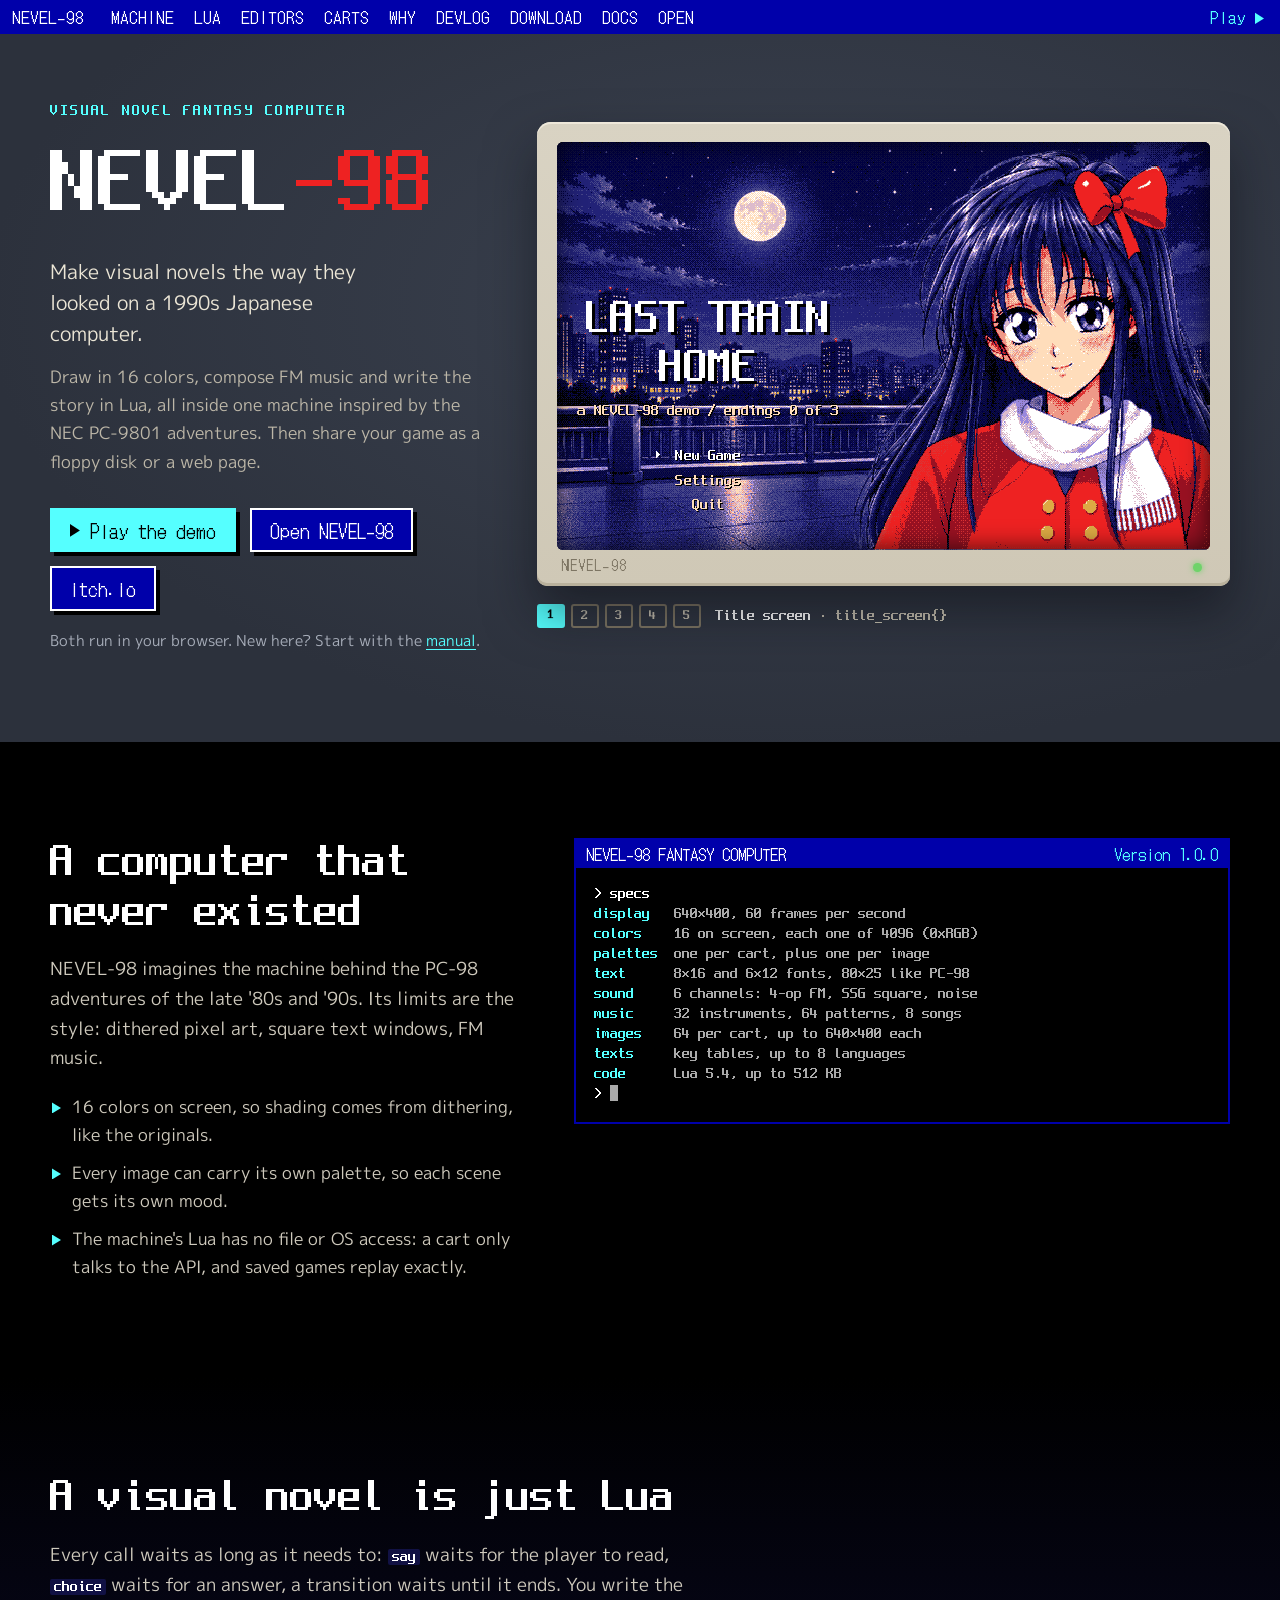
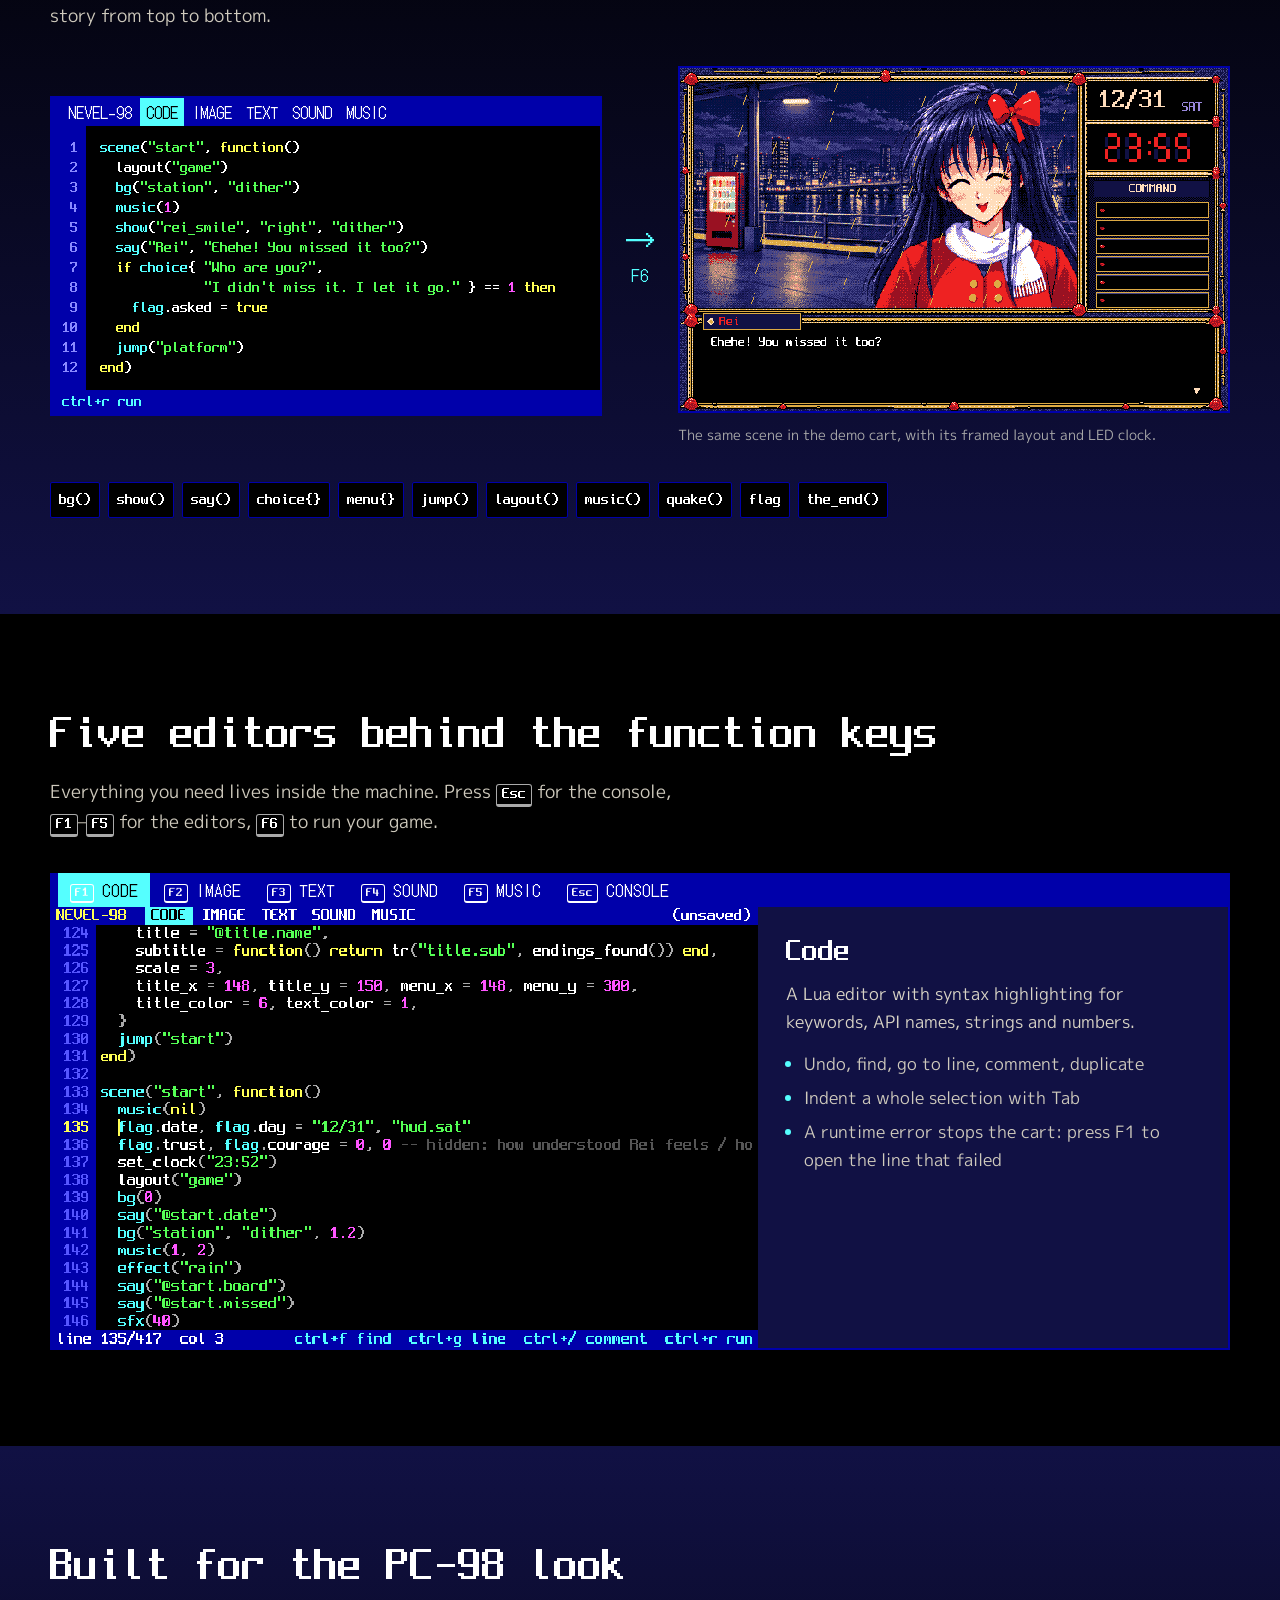
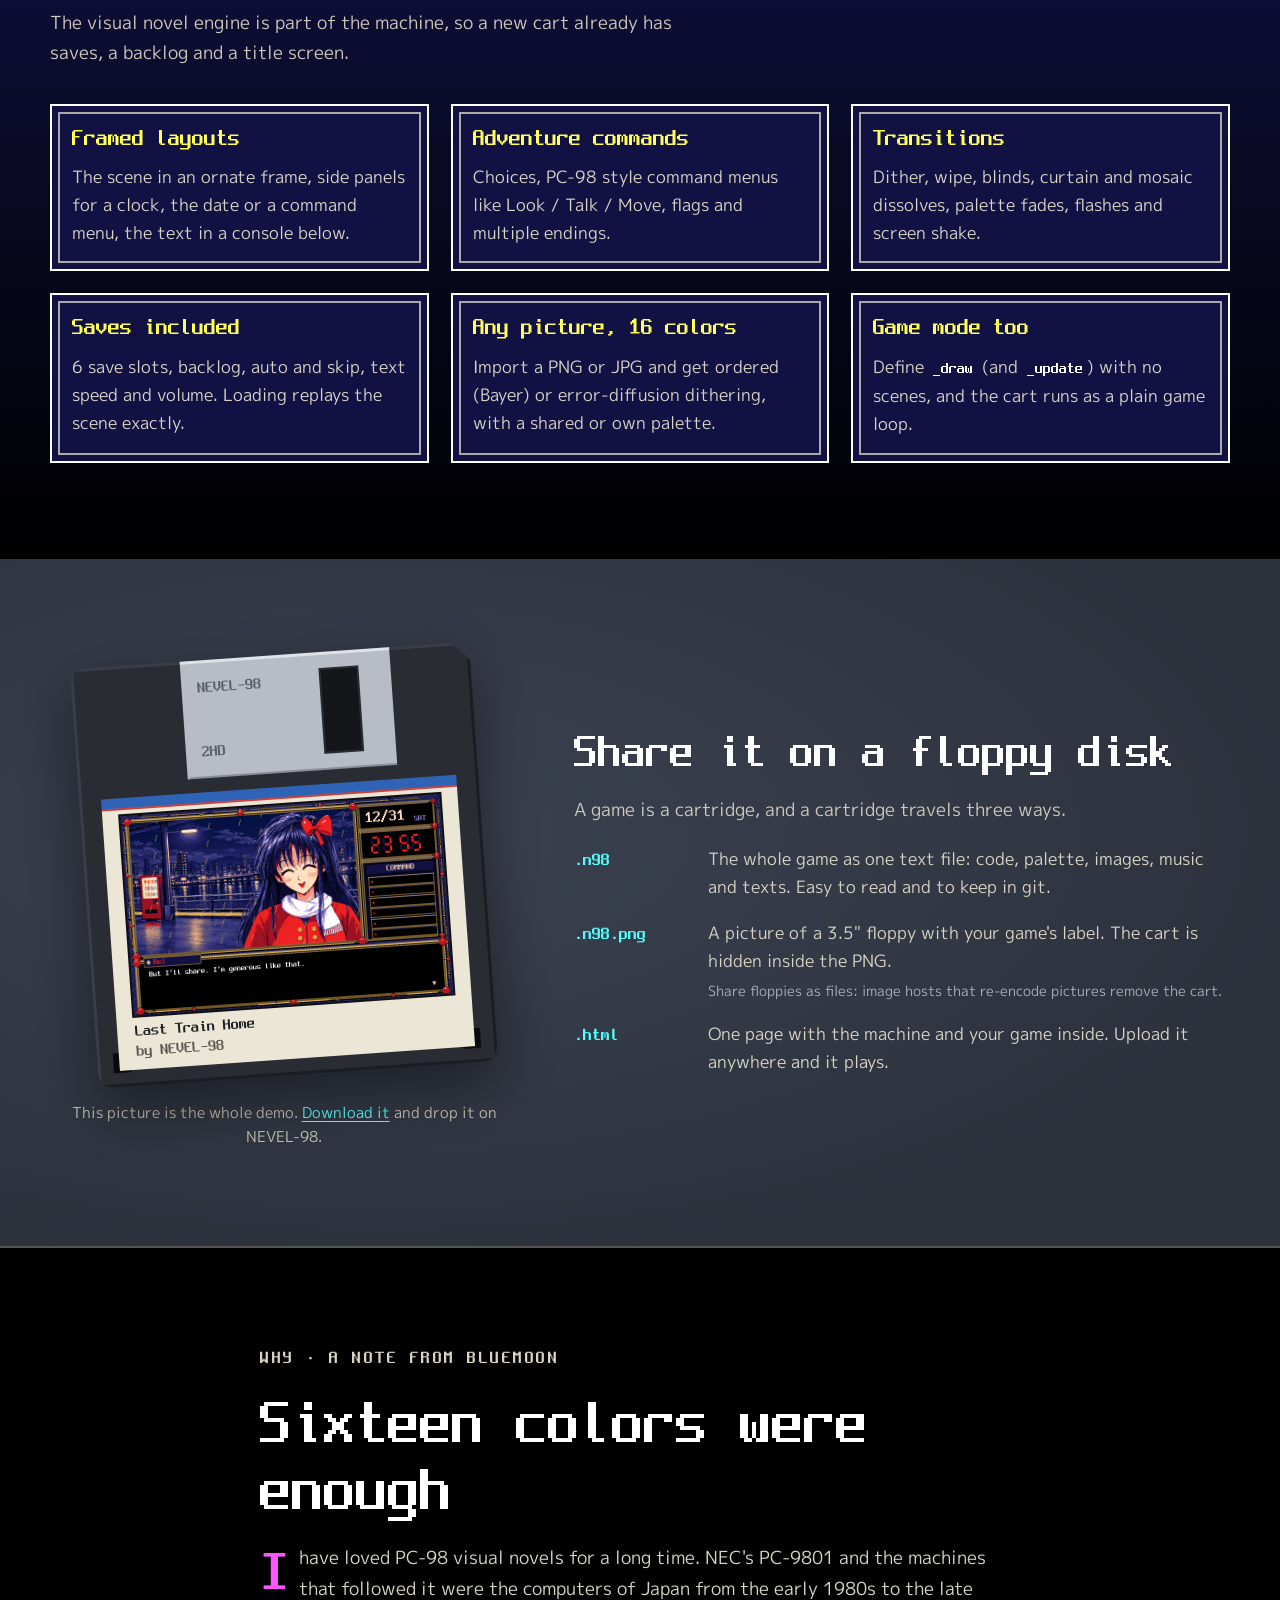
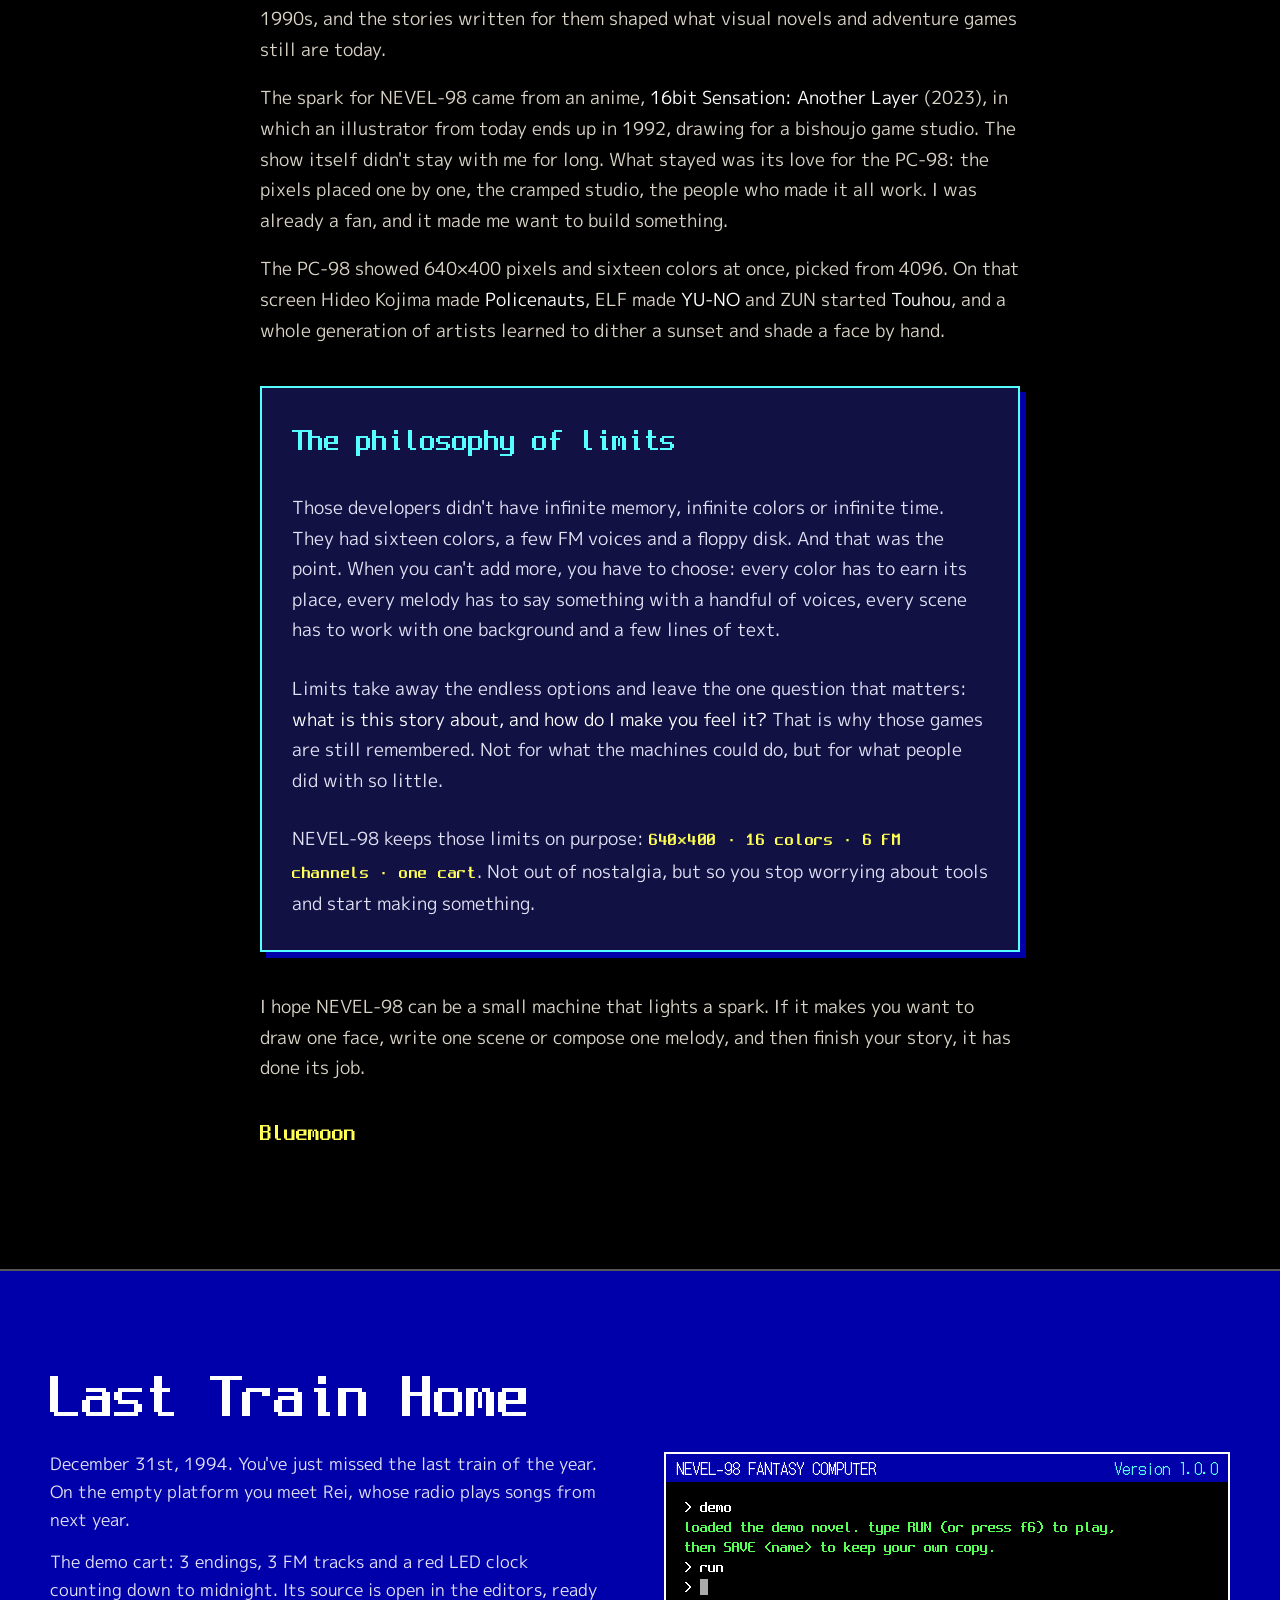
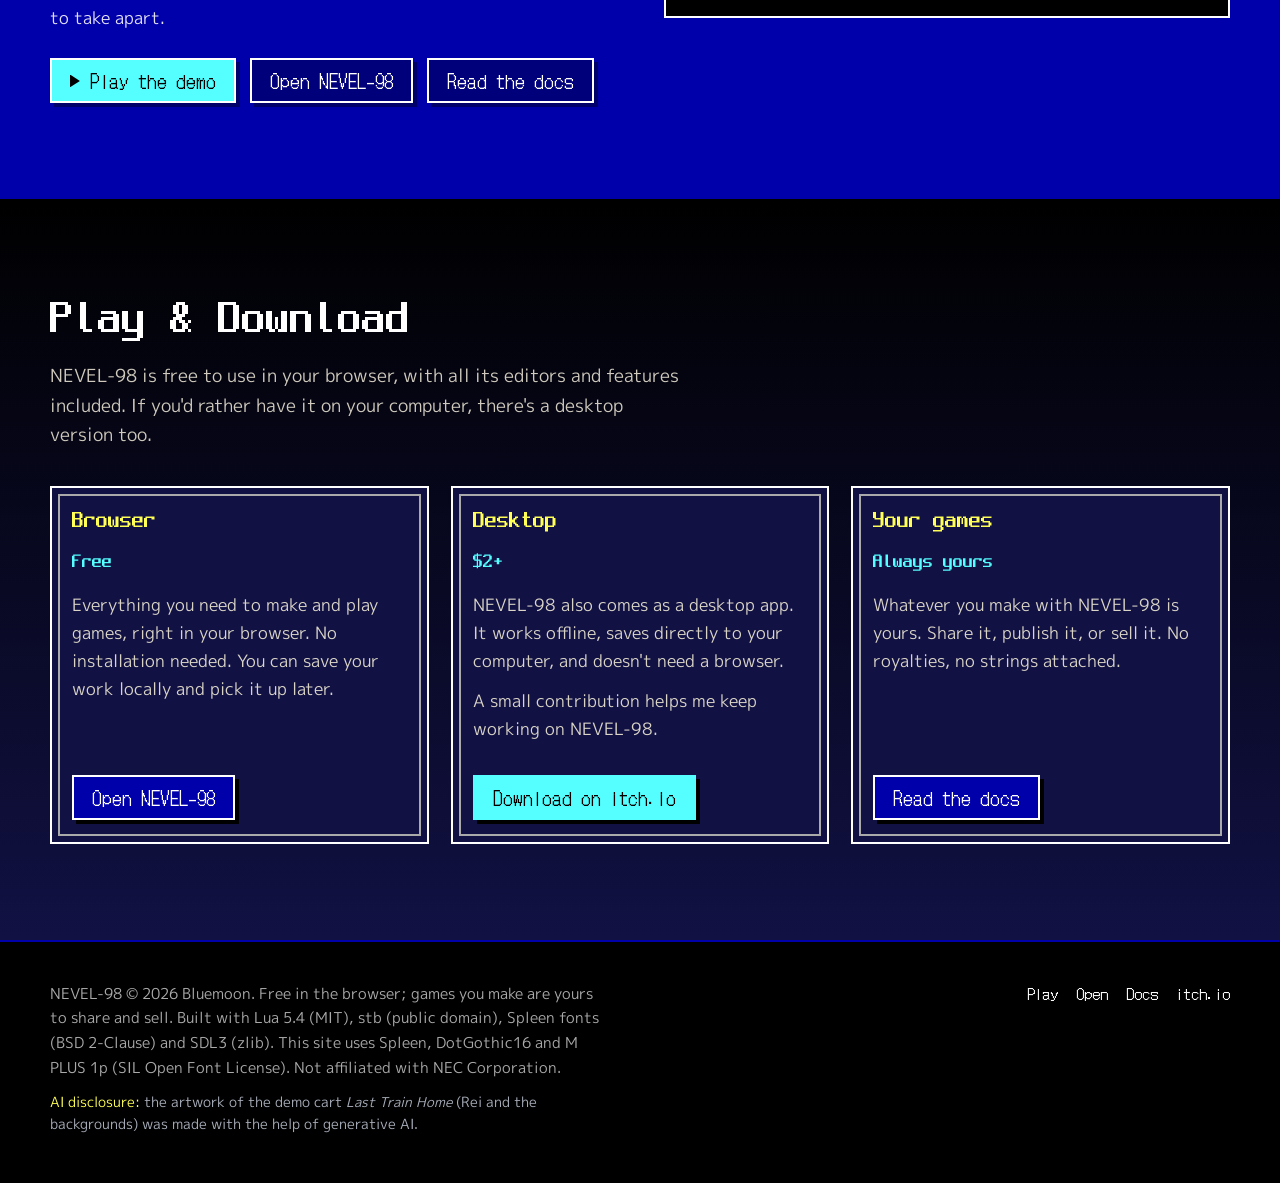
==== commit 28a3c480: "Connected to itch.io devlog" ====
--- a/index.html
+++ b/index.html
@@ -210,6 +210,16 @@
 .why .specs{ font-family:var(--code); color:var(--yellow); letter-spacing:.04em; }
 .why .sign{ margin-top:30px; font-family:var(--code); font-size:24px; color:var(--yellow); }
 
+/* DEVLOG */
+.devlog{ background:var(--navy); }
+.devlog[hidden]{ display:none; }
+.devlog .grid a{ color:inherit; text-decoration:none; display:block; height:100%; }
+.devlog .box{ height:100%; box-sizing:border-box; }
+.devlog .box:hover h3{ color:var(--cyan); }
+.devlog .date{ margin:0 0 8px; font-family:var(--code); font-size:16px; color:var(--cyan); }
+.devlog .thumb{ display:block; width:100%; aspect-ratio:16/9; object-fit:cover; margin:0 0 14px; image-rendering:pixelated; background:var(--black); }
+.devlog .all{ margin-top:28px; }
+
 /* GET */
 .get{ background:linear-gradient(180deg, var(--black) 0%, var(--navy) 100%); }
 .get .box{ display:flex; flex-direction:column; height:100%; box-sizing:border-box; }
@@ -478,6 +488,7 @@
 		<a class="sec" href="#editors">Editors</a>
 		<a class="sec" href="#carts">Carts</a>
 		<a class="sec" href="#why">Why</a>
+		<a class="sec" href="#devlog" id="devlog-nav" hidden>Devlog</a>
 		<a class="sec" href="#get">Download</a>
 		<a href="docs/">Docs</a>
 		<a href="app/">Open</a>
@@ -498,6 +509,7 @@
 			<div class="ctas">
 				<a class="btn primary" href="play/"><span class="tri" aria-hidden="true"></span> Play the demo</a>
 				<a class="btn" href="app/">Open NEVEL-98</a>
+				<a class="btn" href="https://bluemooncoder.itch.io/nevel-98">itch.io</a>
 			</div>
 			<p class="note">Both run in your browser. New here? Start with the <a href="docs/">manual</a>.</p>
 		</div>
@@ -715,6 +727,16 @@
 	</div>
 </section>
 
+<!-- ============ DEVLOG ============ -->
+<section class="devlog" id="devlog" aria-labelledby="t-devlog" hidden>
+	<div class="wrap">
+		<h2 id="t-devlog">Devlog</h2>
+		<p class="intro">News from the machine, posted on itch.io.</p>
+		<ul class="grid" id="devlog-list"></ul>
+		<p class="all"><a class="btn" href="https://bluemooncoder.itch.io/nevel-98/devlog">All posts on itch.io</a></p>
+	</div>
+</section>
+
 <!-- ============ START ============ -->
 <section class="start" aria-labelledby="t-start">
 	<div class="wrap">
@@ -882,6 +904,39 @@
 			select(tabs[(j + tabs.length) % tabs.length], true);
 		});
 	});
+	//###############################################################################
+	//
+	// DEVLOG
+	//
+	//###############################################################################
+
+	// devlog.json is refreshed from the itch RSS by a GitHub action
+	fetch("devlog.json", { cache: "no-cache" }).then(function(r) { return r.ok ? r.json() : []; }).then(function(posts) {
+		if(!posts || !posts.length) return;
+		var list = document.getElementById("devlog-list");
+		posts.forEach(function(p) {
+			var li = document.createElement("li");
+			var a = document.createElement("a");
+			a.href = p.link;
+			var box = document.createElement("div");
+			box.className = "box";
+			if(p.image) {
+				var im = document.createElement("img");
+				im.className = "thumb"; im.src = p.image; im.alt = ""; im.loading = "lazy";
+				box.appendChild(im);
+			}
+			if(p.date) {
+				var d = document.createElement("p");
+				d.className = "date"; d.textContent = p.date.replace(/-/g, "/");
+				box.appendChild(d);
+			}
+			var h = document.createElement("h3"); h.textContent = p.title; box.appendChild(h);
+			var t = document.createElement("p"); t.textContent = p.summary || ""; box.appendChild(t);
+			a.appendChild(box); li.appendChild(a); list.appendChild(li);
+		});
+		document.getElementById("devlog").hidden = false;
+		document.getElementById("devlog-nav").hidden = false;
+	}).catch(function() {});
 })();
 </script>
 </body>
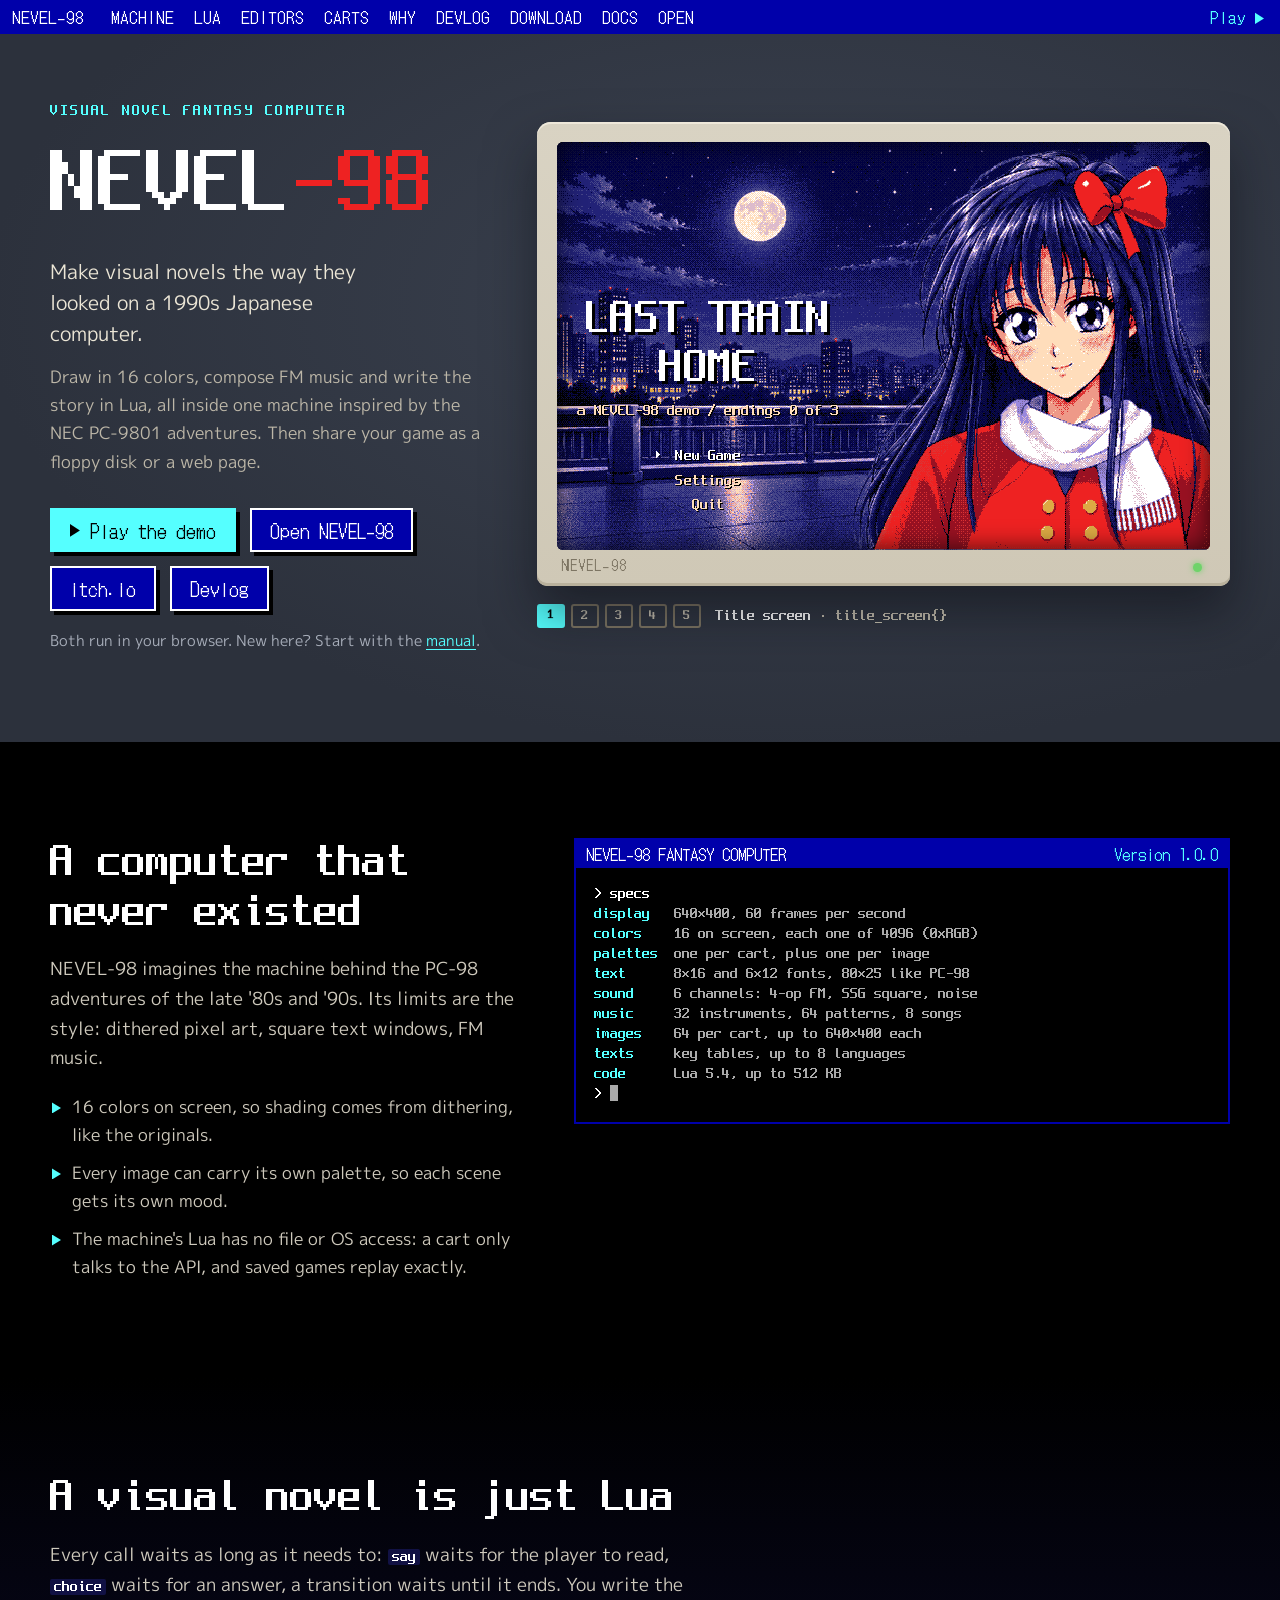
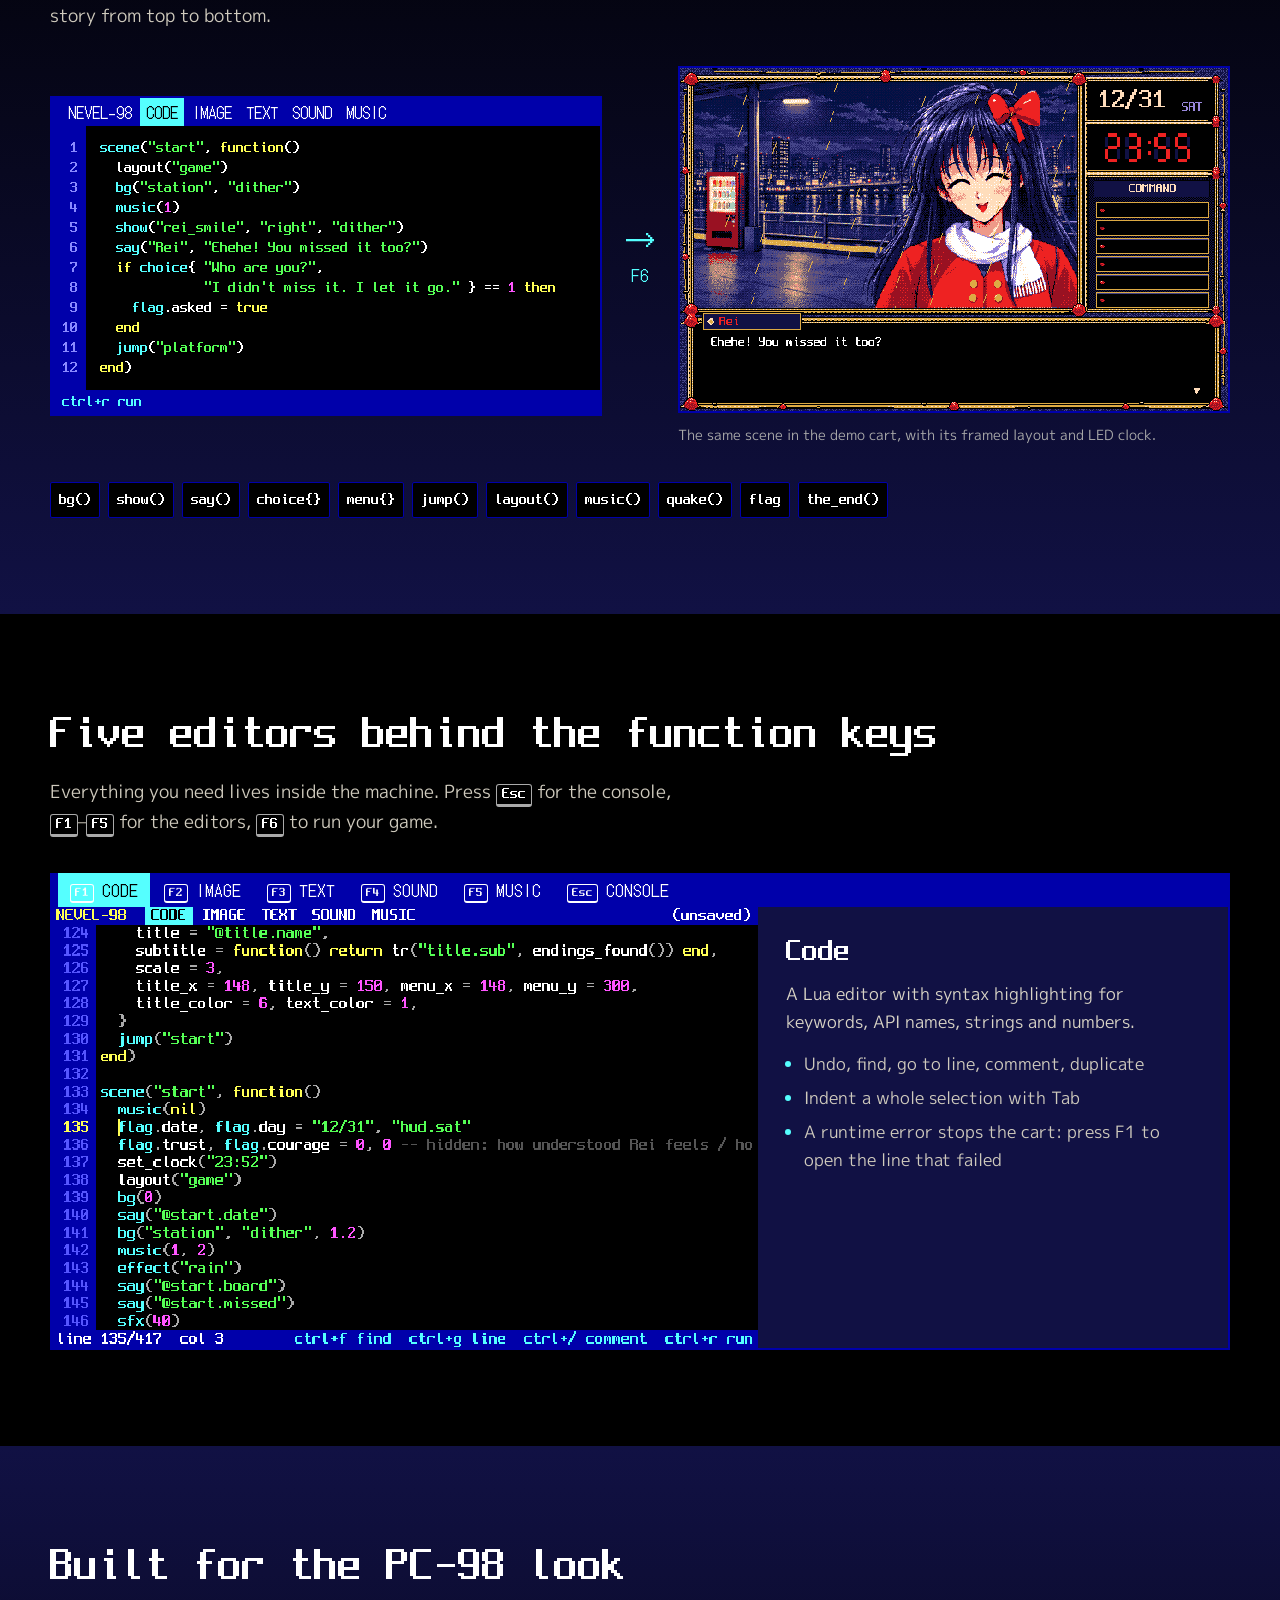
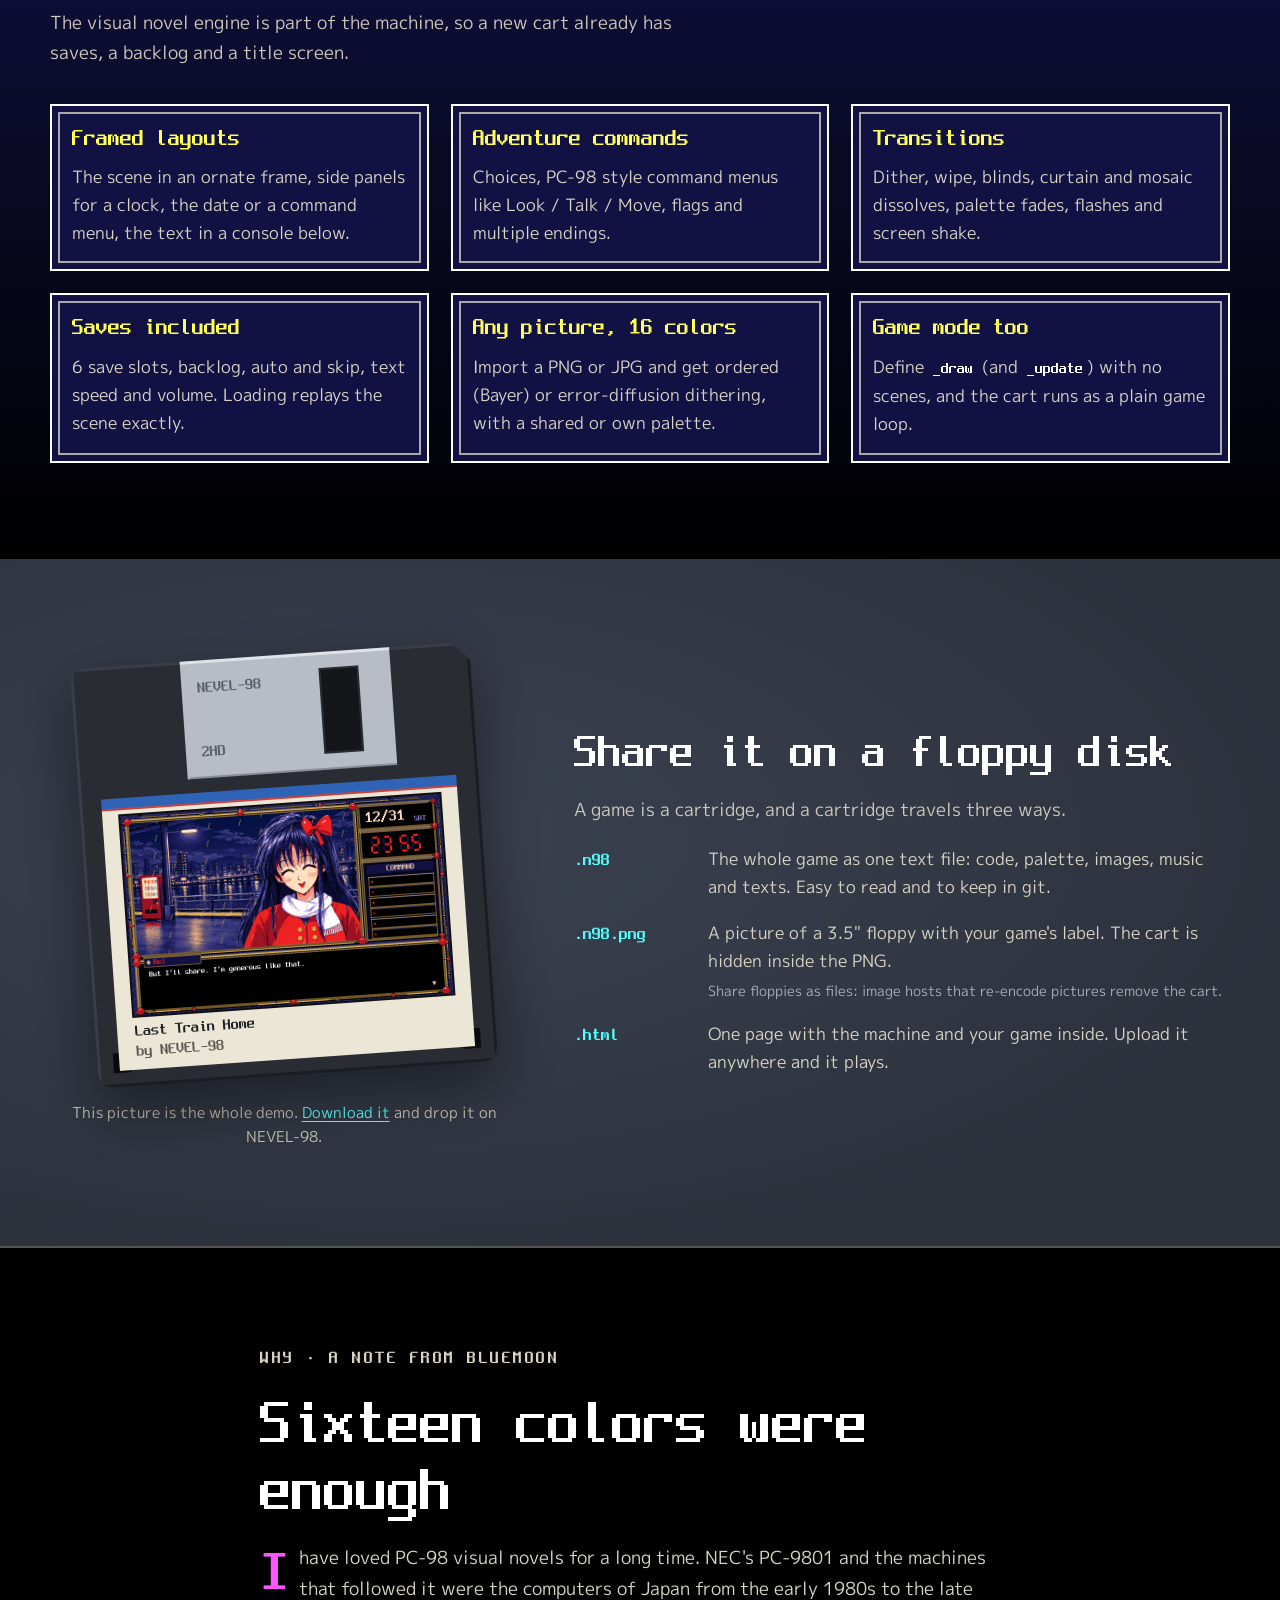
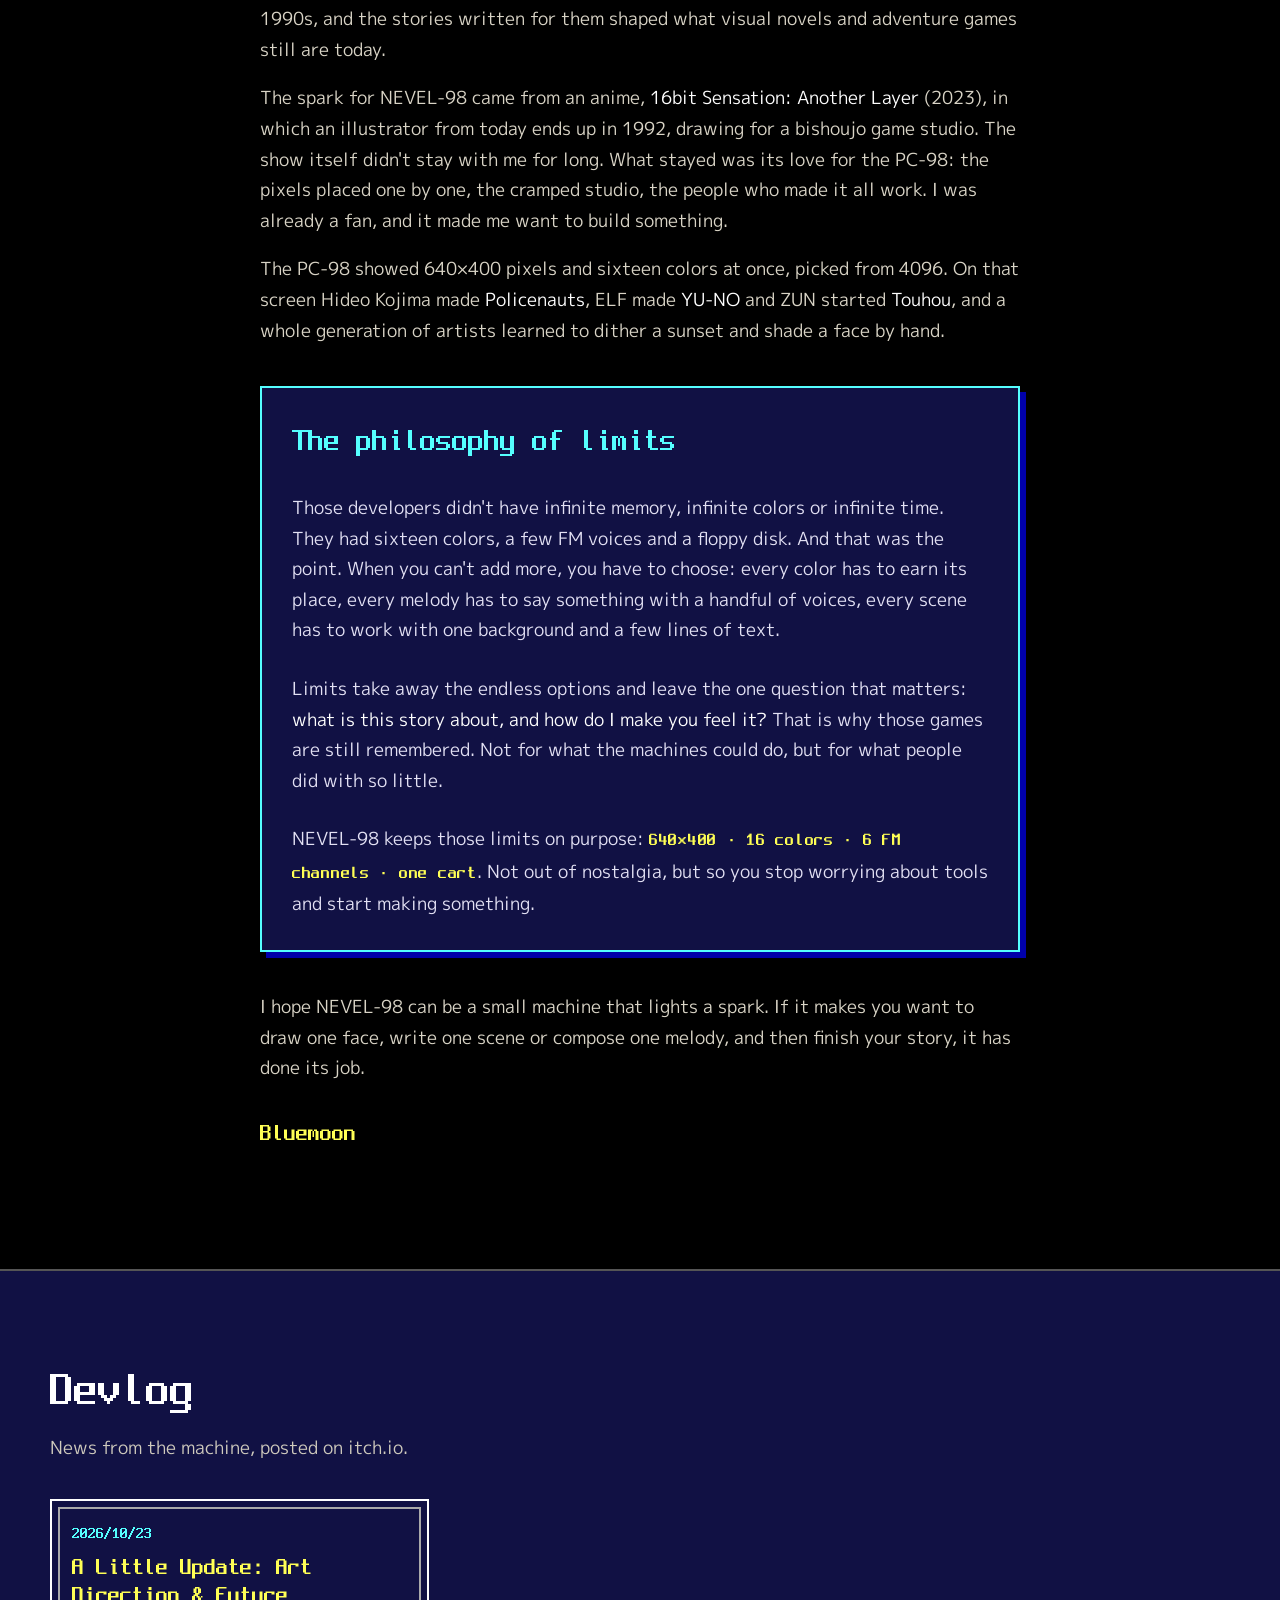
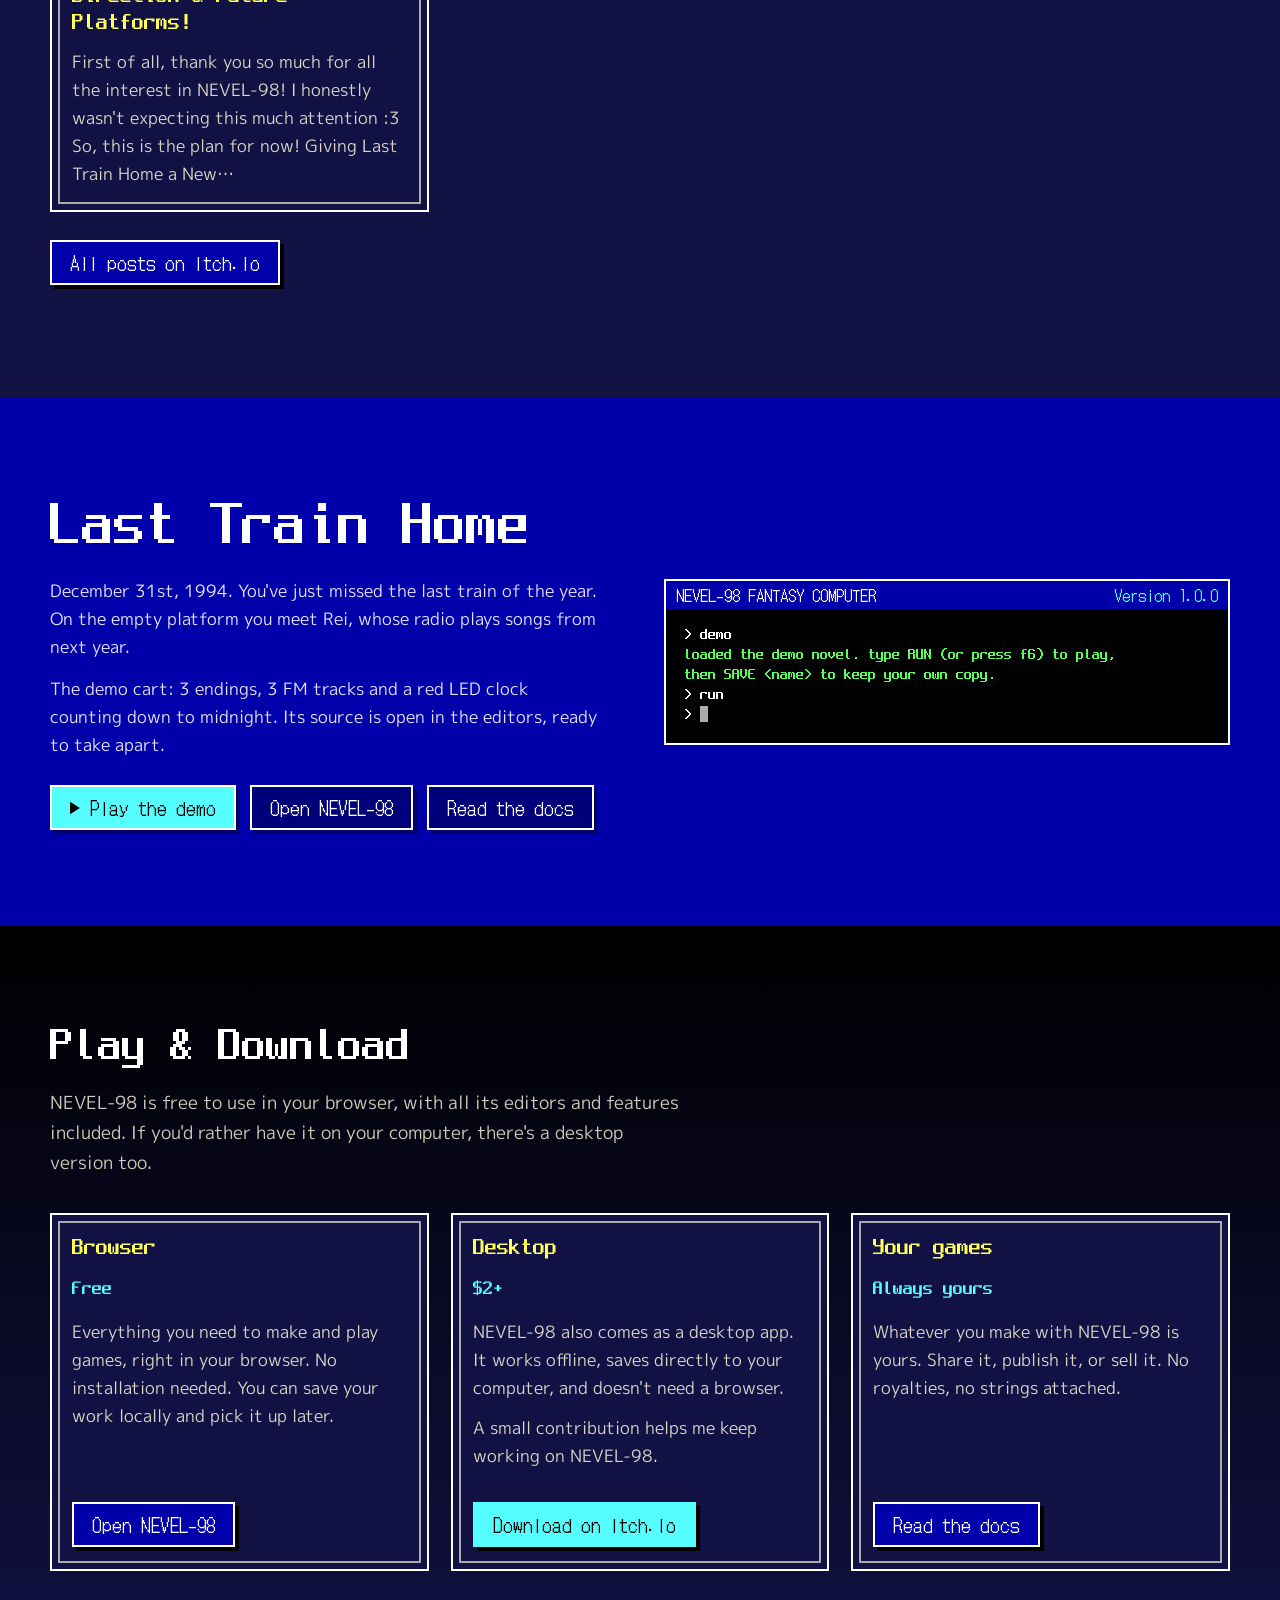
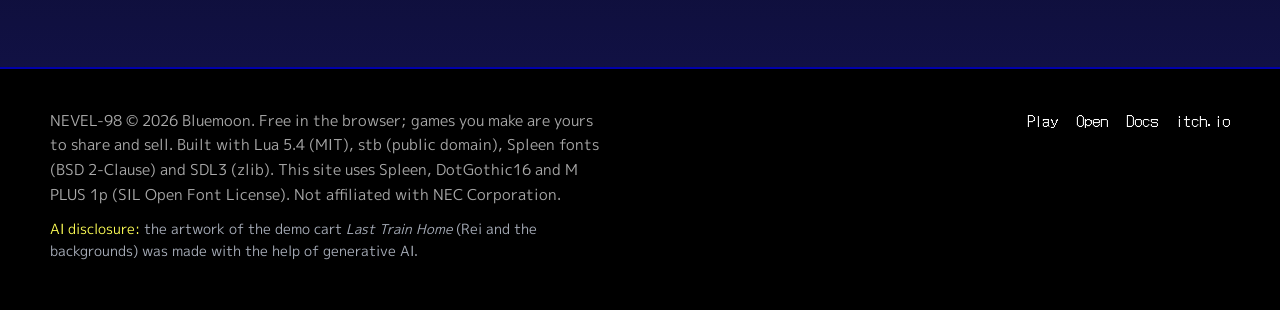
==== commit ef222a0c: "Added devlog button and improved mobile responsive" ====
--- a/index.html
+++ b/index.html
@@ -212,7 +212,7 @@
 
 /* DEVLOG */
 .devlog{ background:var(--navy); }
-.devlog[hidden]{ display:none; }
+.devlog[hidden], #devlog-btn[hidden]{ display:none; }
 .devlog .grid a{ color:inherit; text-decoration:none; display:block; height:100%; }
 .devlog .box{ height:100%; box-sizing:border-box; }
 .devlog .box:hover h3{ color:var(--cyan); }
@@ -510,6 +510,7 @@
 				<a class="btn primary" href="play/"><span class="tri" aria-hidden="true"></span> Play the demo</a>
 				<a class="btn" href="app/">Open NEVEL-98</a>
 				<a class="btn" href="https://bluemooncoder.itch.io/nevel-98">itch.io</a>
+				<a class="btn" href="#devlog" id="devlog-btn" hidden>Devlog</a>
 			</div>
 			<p class="note">Both run in your browser. New here? Start with the <a href="docs/">manual</a>.</p>
 		</div>
@@ -936,6 +937,7 @@
 		});
 		document.getElementById("devlog").hidden = false;
 		document.getElementById("devlog-nav").hidden = false;
+		document.getElementById("devlog-btn").hidden = false;
 	}).catch(function() {});
 })();
 </script>
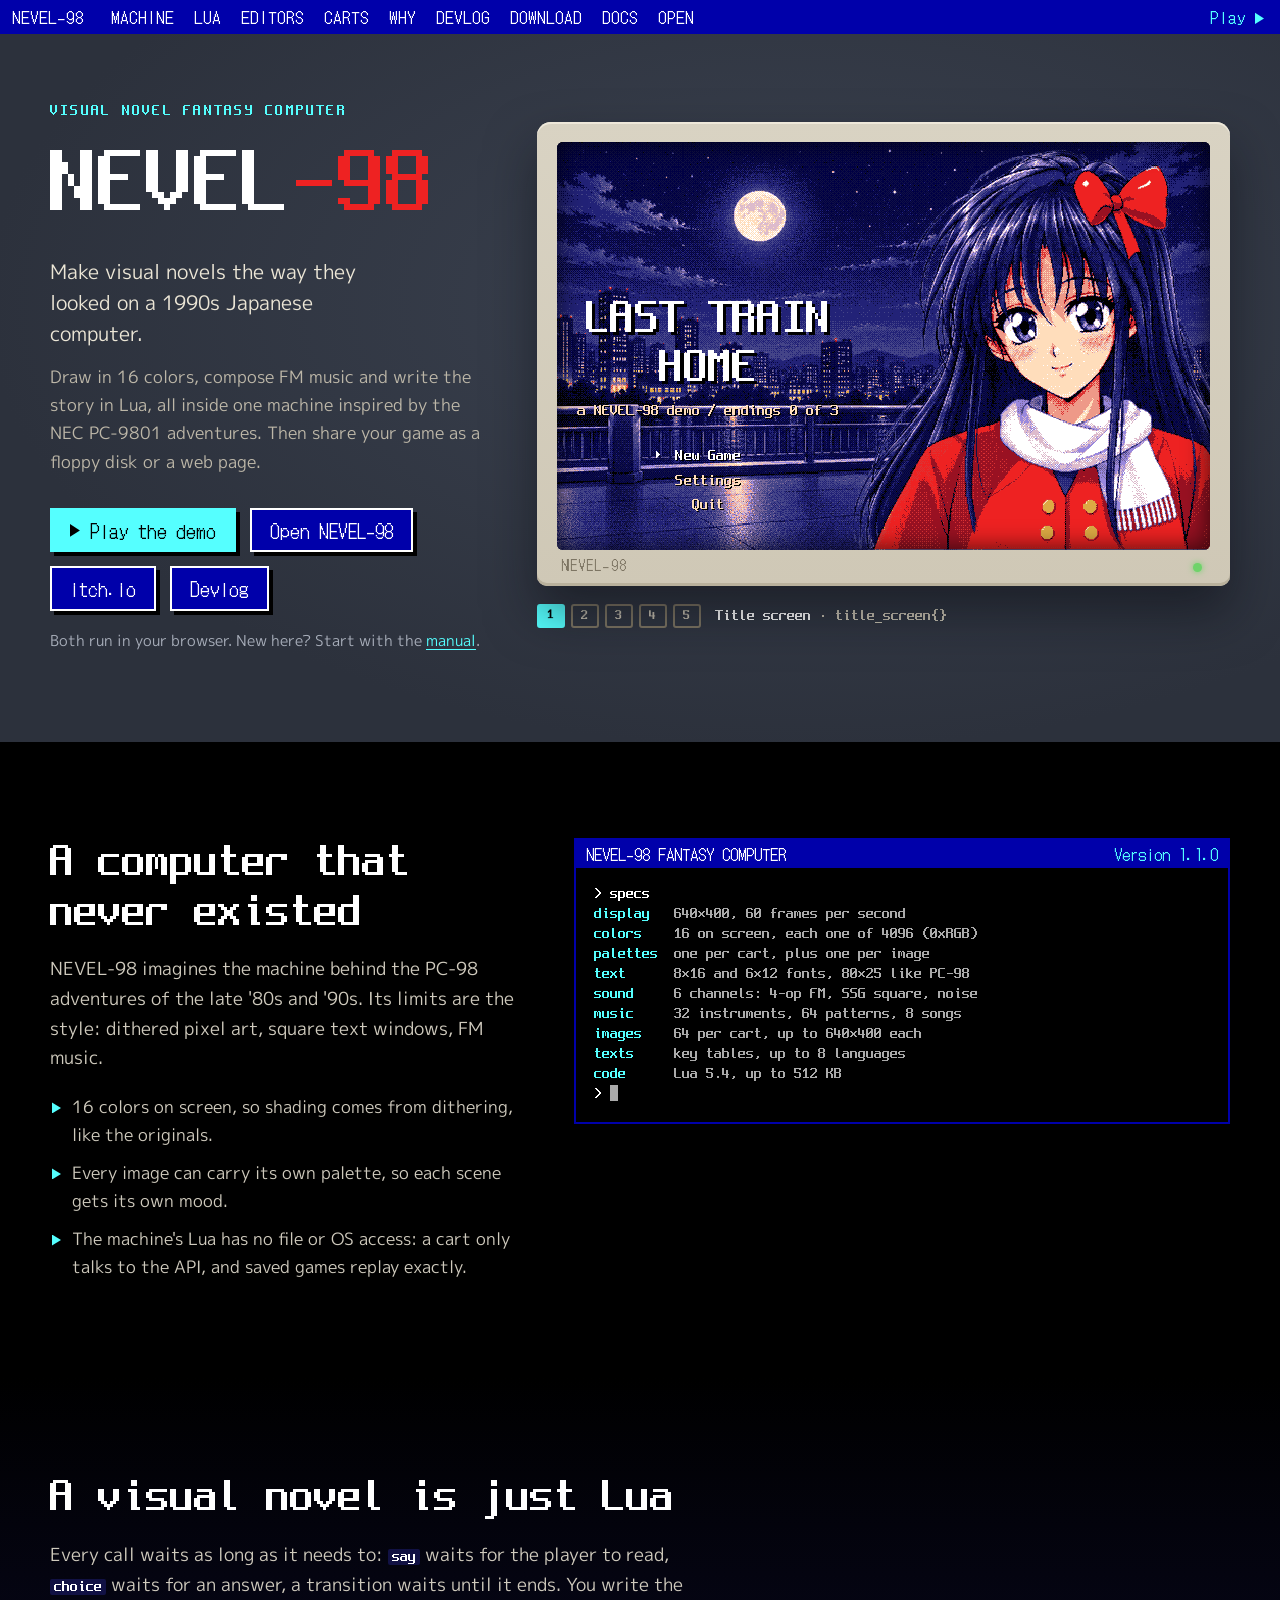
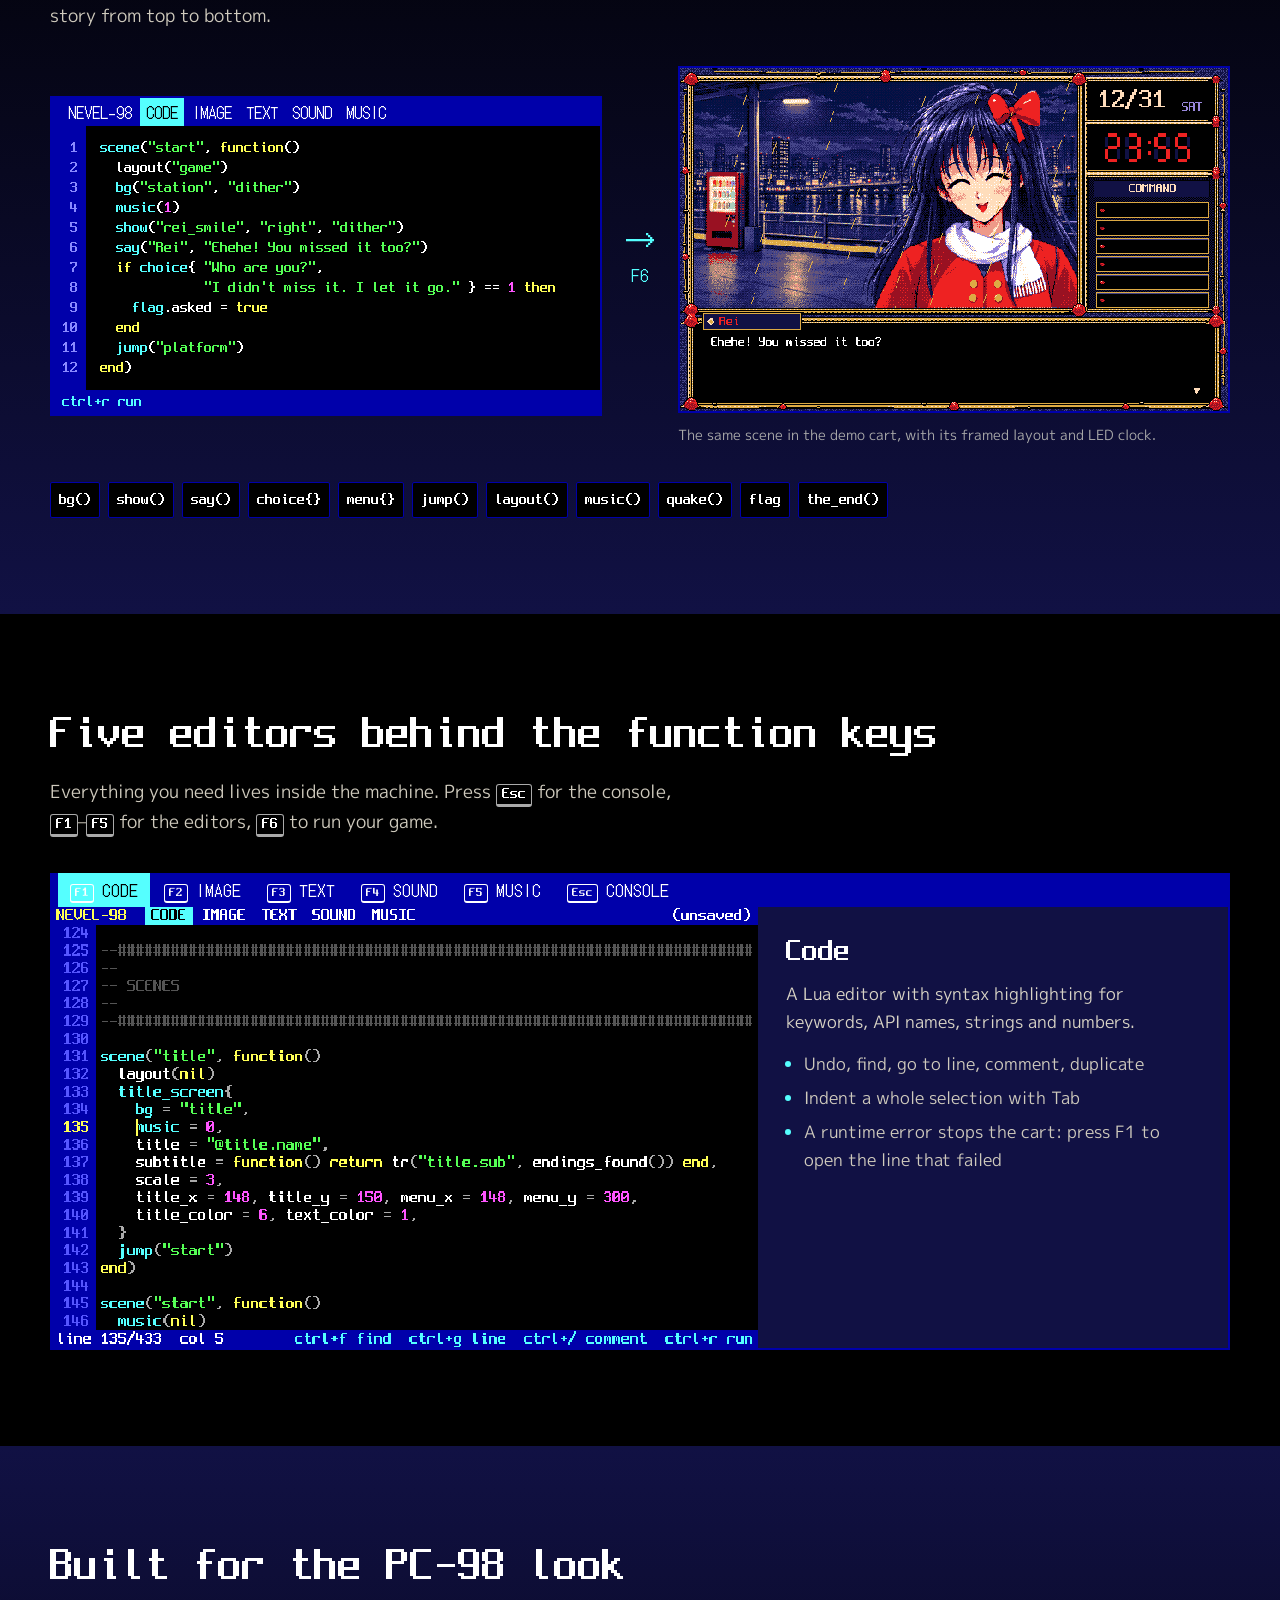
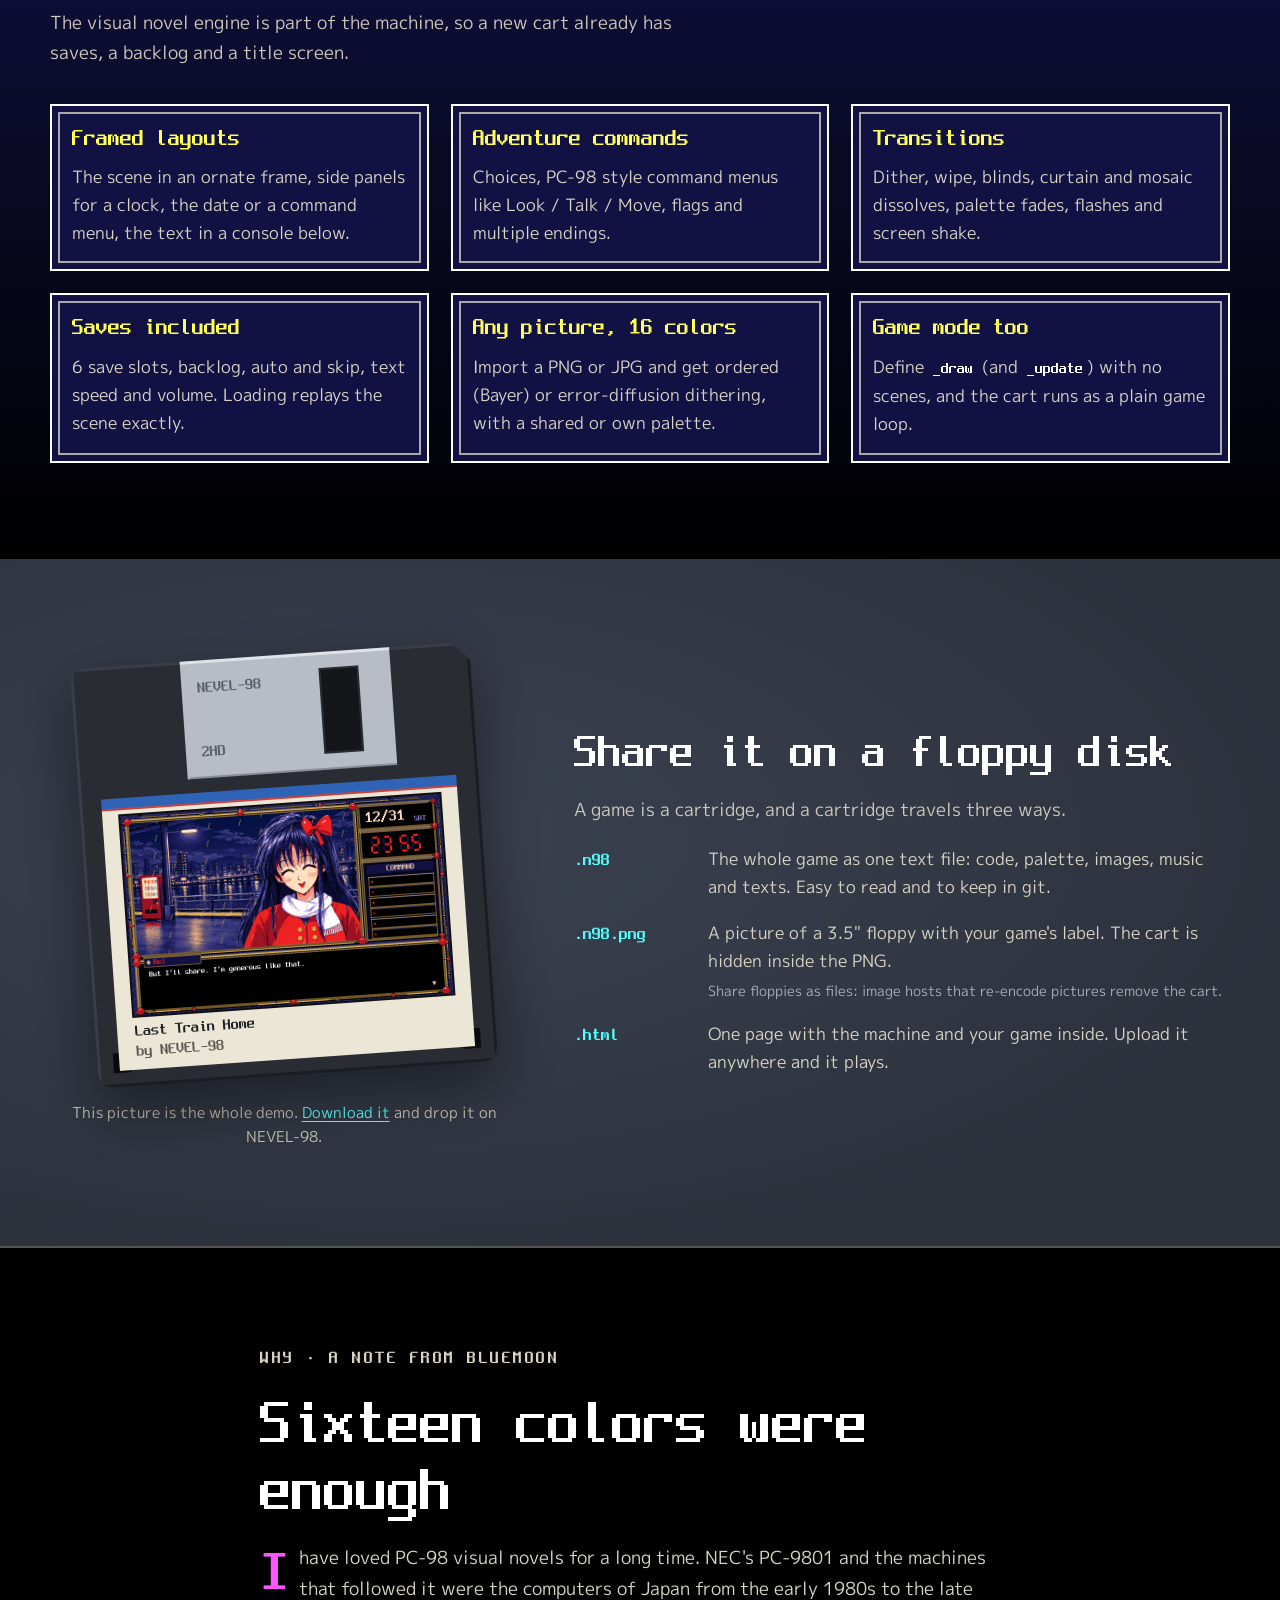
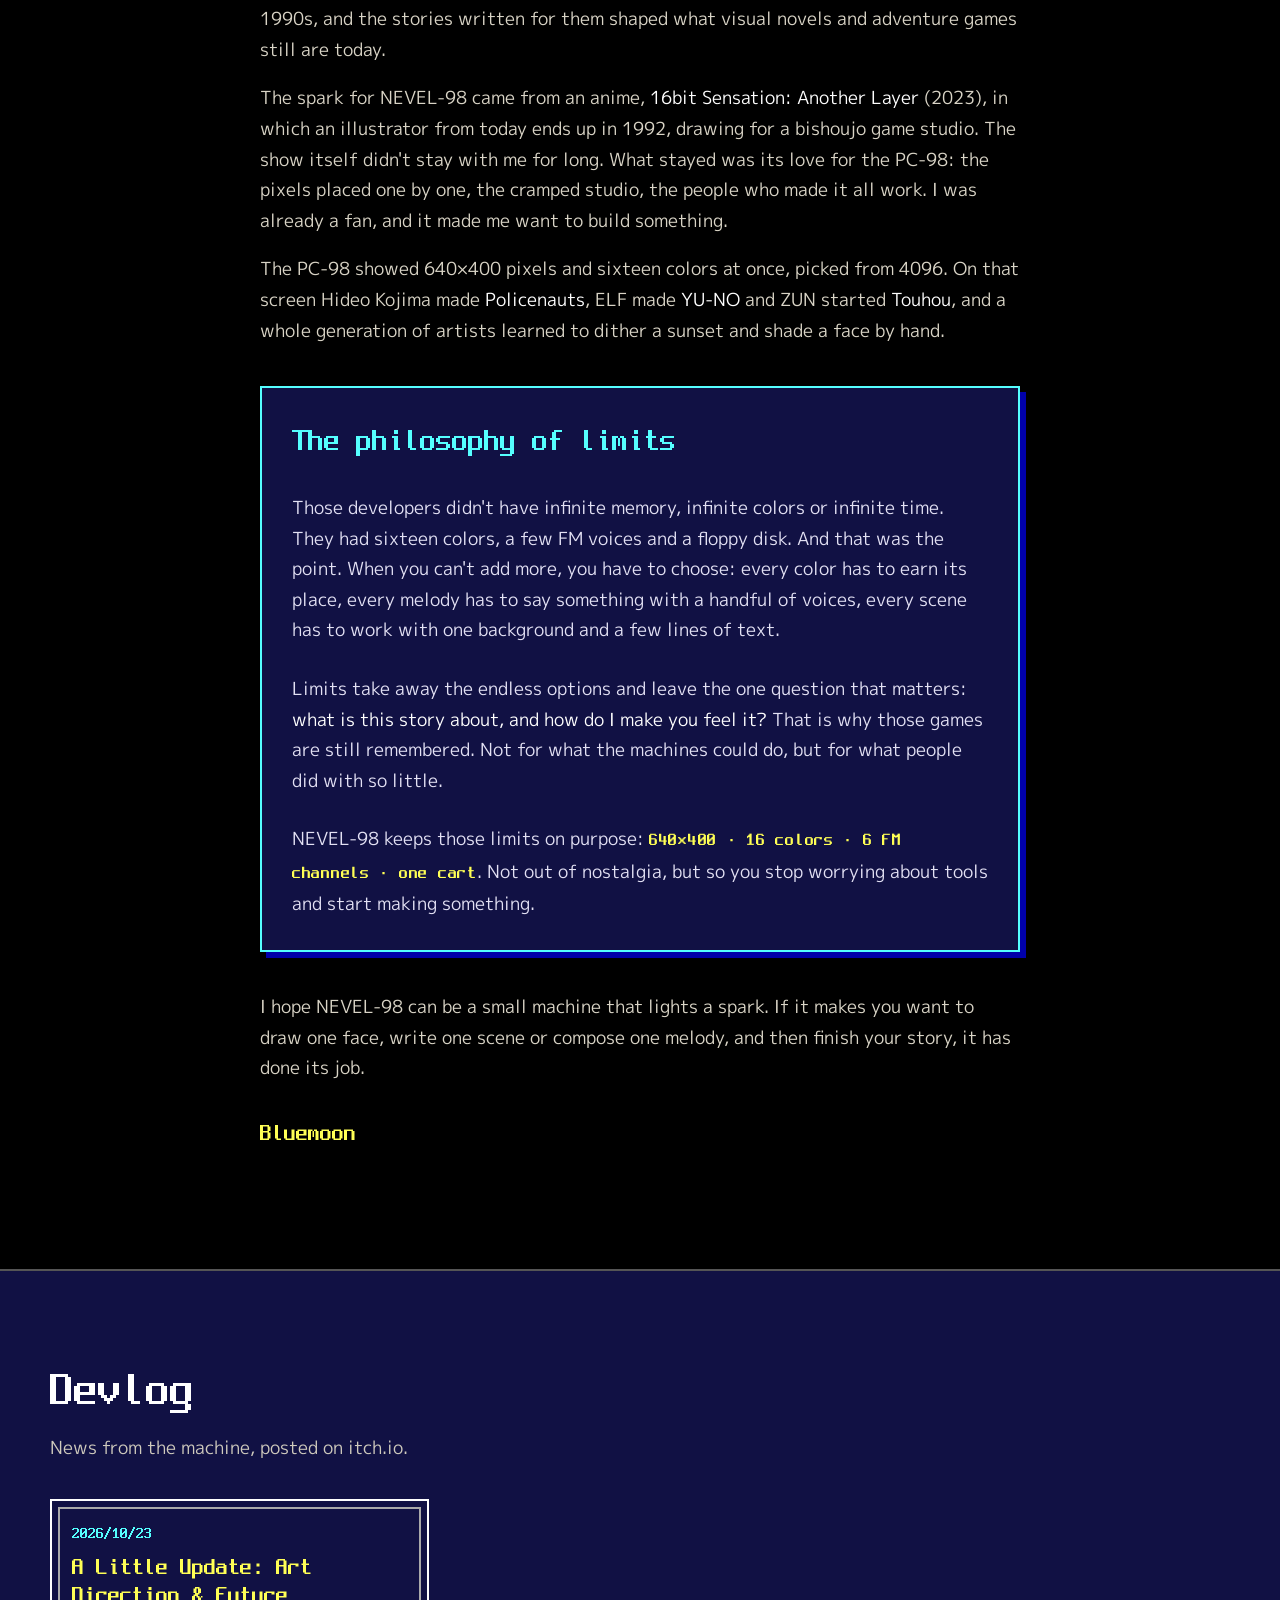
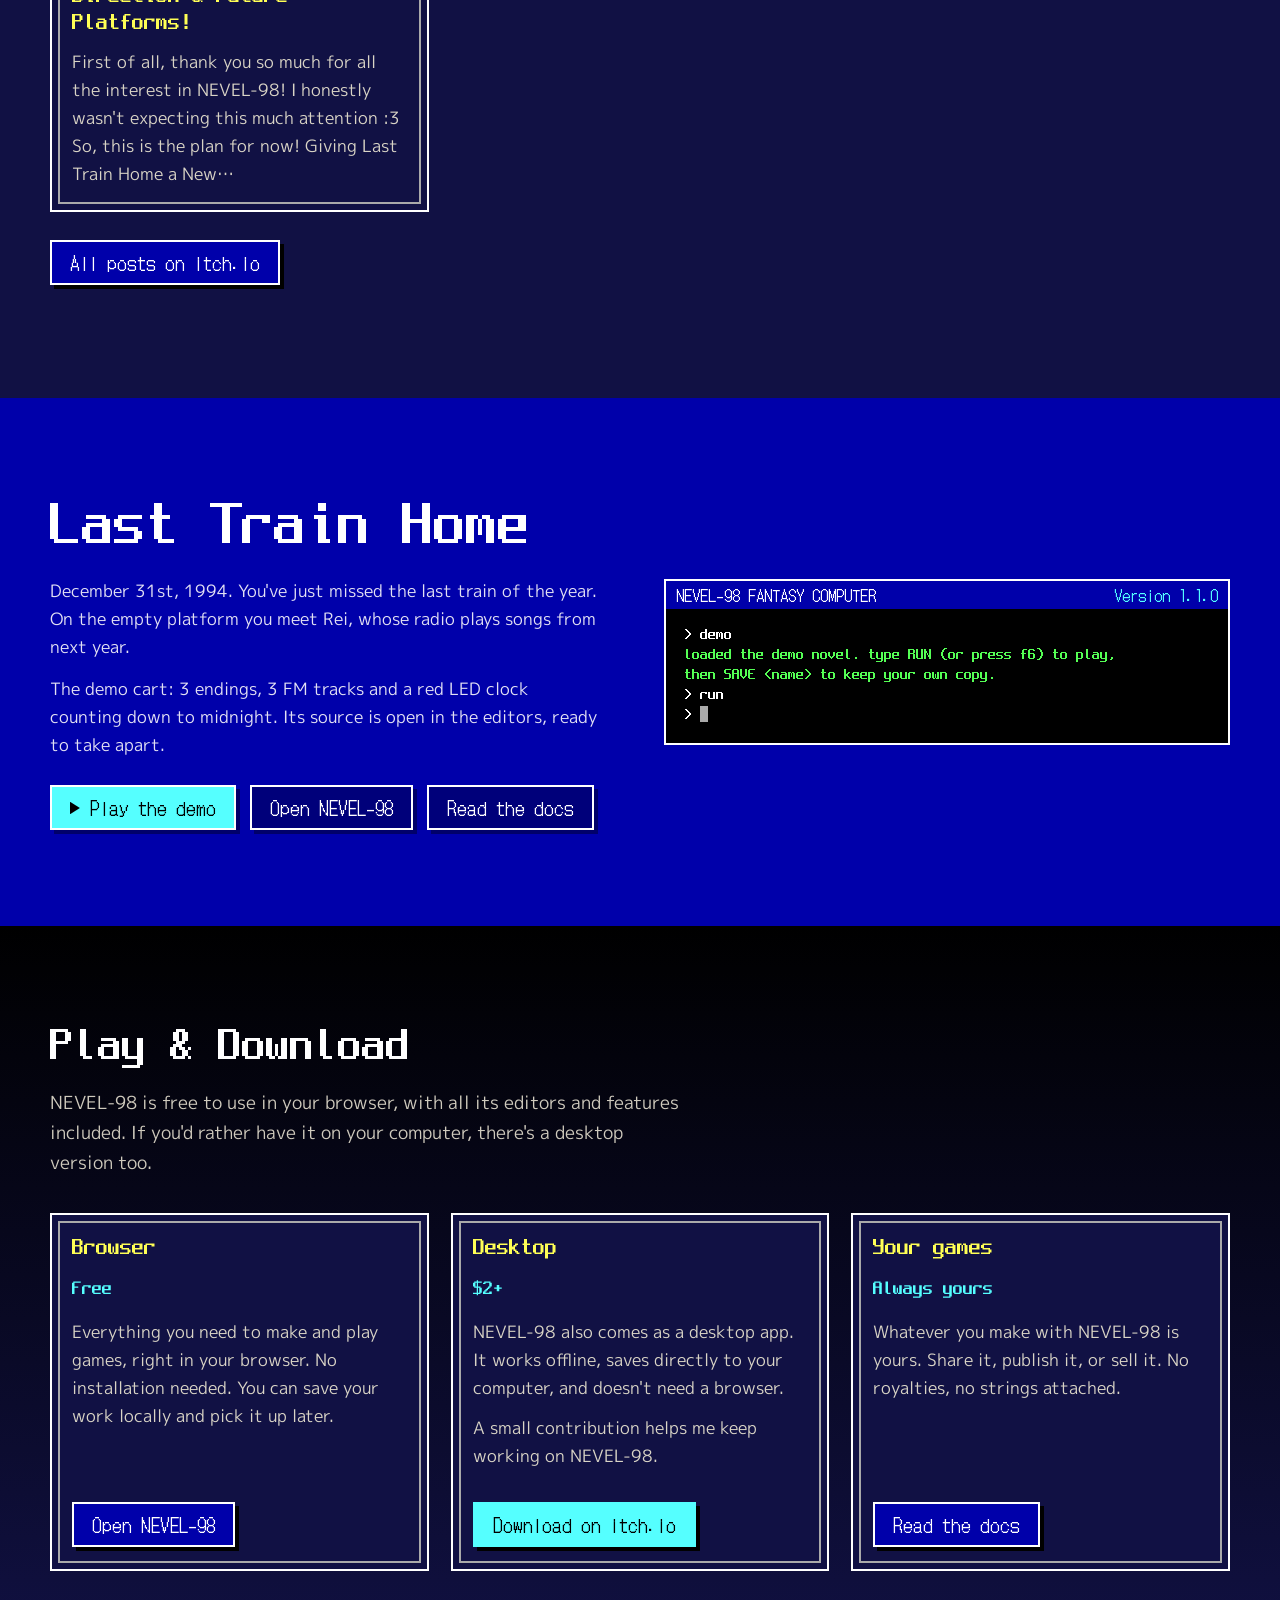
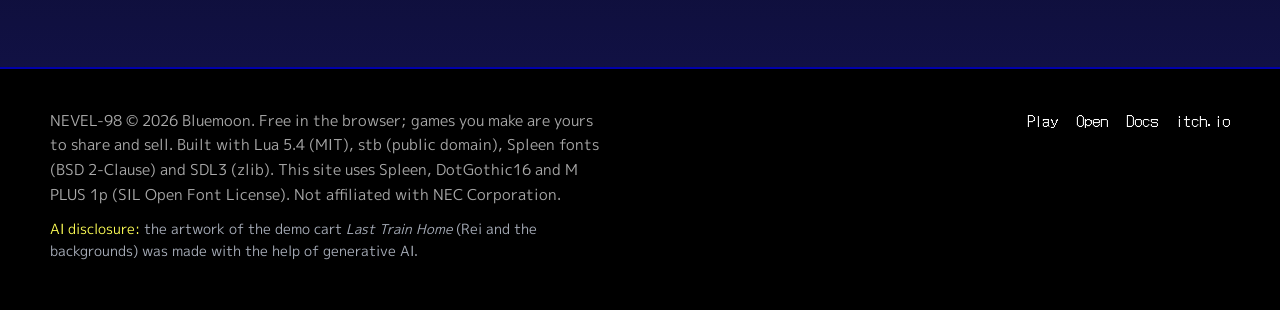
==== commit 15723402: "Update to version 1.1.0" ====
--- a/index.html
+++ b/index.html
@@ -545,7 +545,7 @@
 			</ul>
 		</div>
 		<div class="window console">
-			<div class="bar"><span>NEVEL-98 FANTASY COMPUTER</span><span class="dim">Version 1.0.0</span></div>
+			<div class="bar"><span>NEVEL-98 FANTASY COMPUTER</span><span class="dim">Version 1.1.0</span></div>
 <pre><span class="w">&gt; specs</span>
 <span class="k">display  </span> 640×400, 60 frames per second
 <span class="k">colors   </span> 16 on screen, each one of 4096 (0xRGB)
@@ -752,7 +752,7 @@
 			</div>
 		</div>
 		<div class="window console" aria-hidden="true">
-			<div class="bar"><span>NEVEL-98 FANTASY COMPUTER</span><span class="dim">Version 1.0.0</span></div>
+			<div class="bar"><span>NEVEL-98 FANTASY COMPUTER</span><span class="dim">Version 1.1.0</span></div>
 <pre><span class="w">&gt; demo</span>
 <span class="g">loaded the demo novel. type RUN (or press f6) to play,
 then SAVE &lt;name&gt; to keep your own copy.</span>
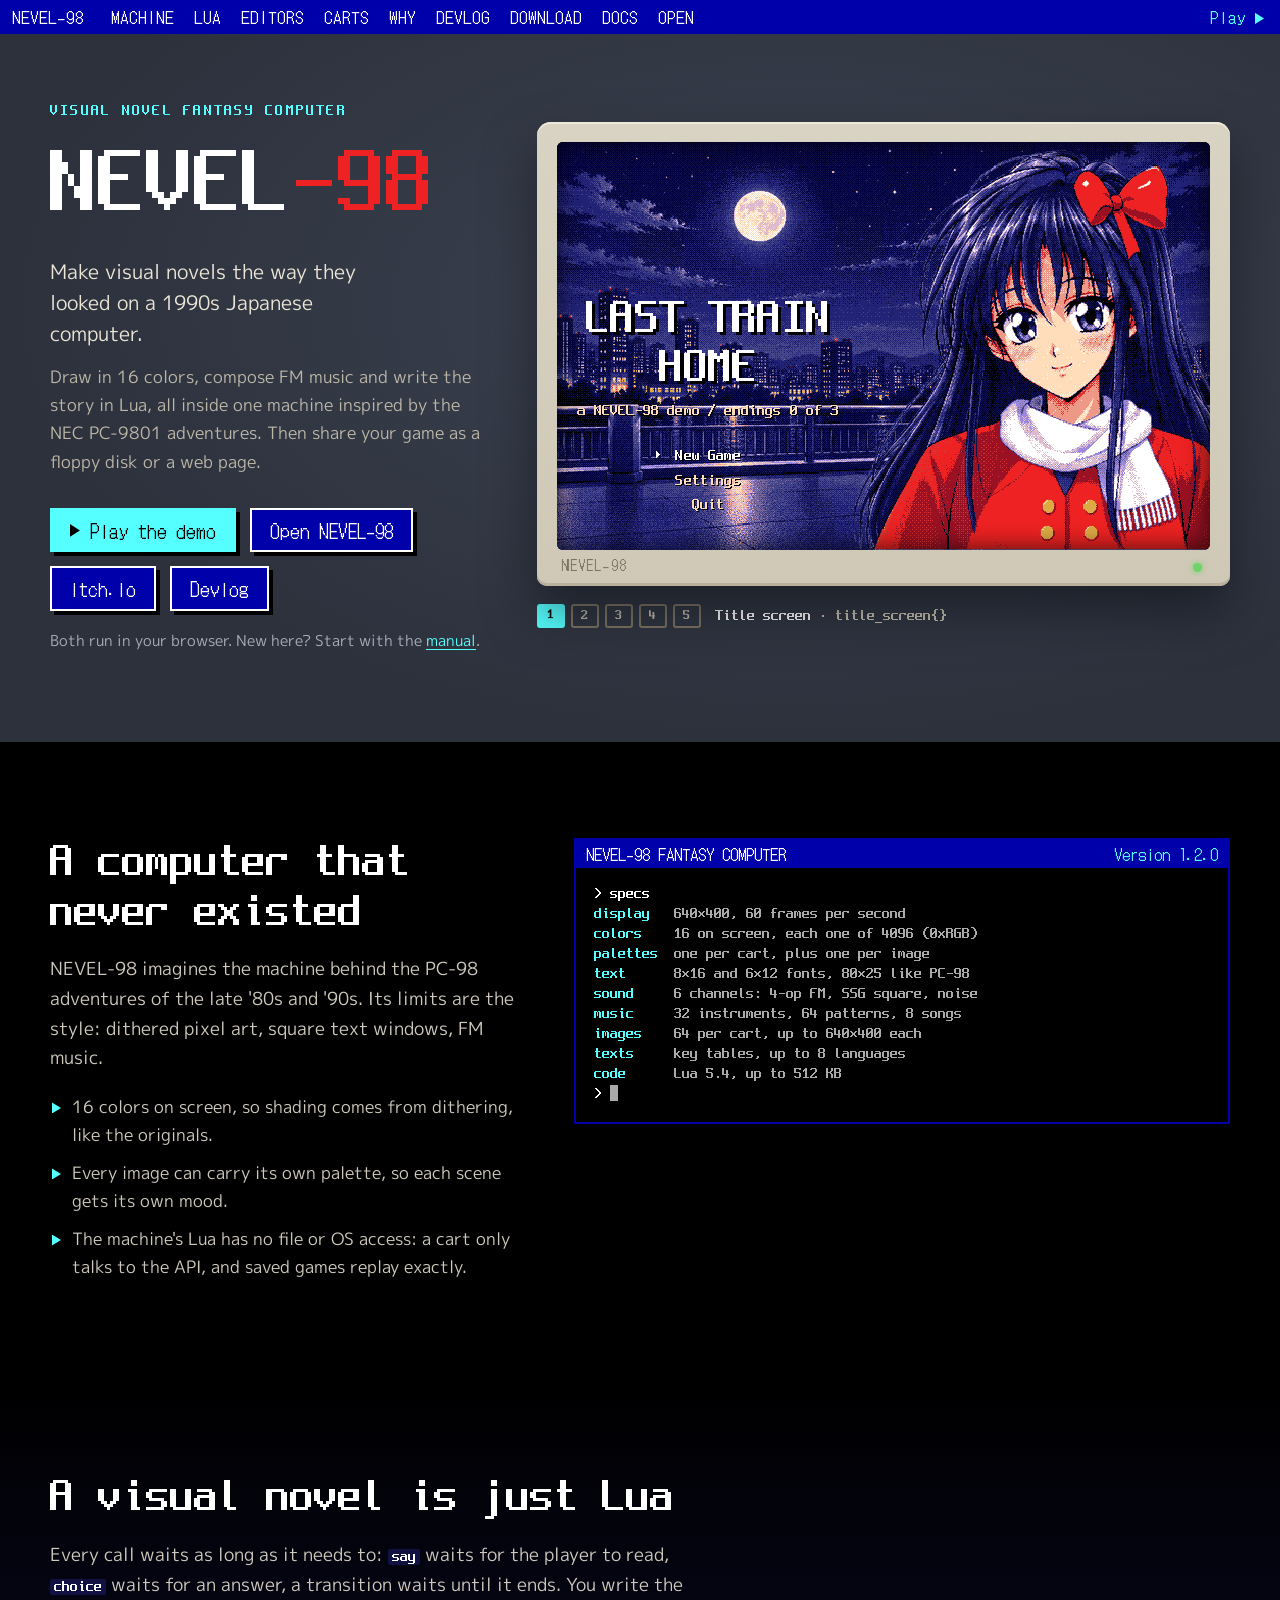
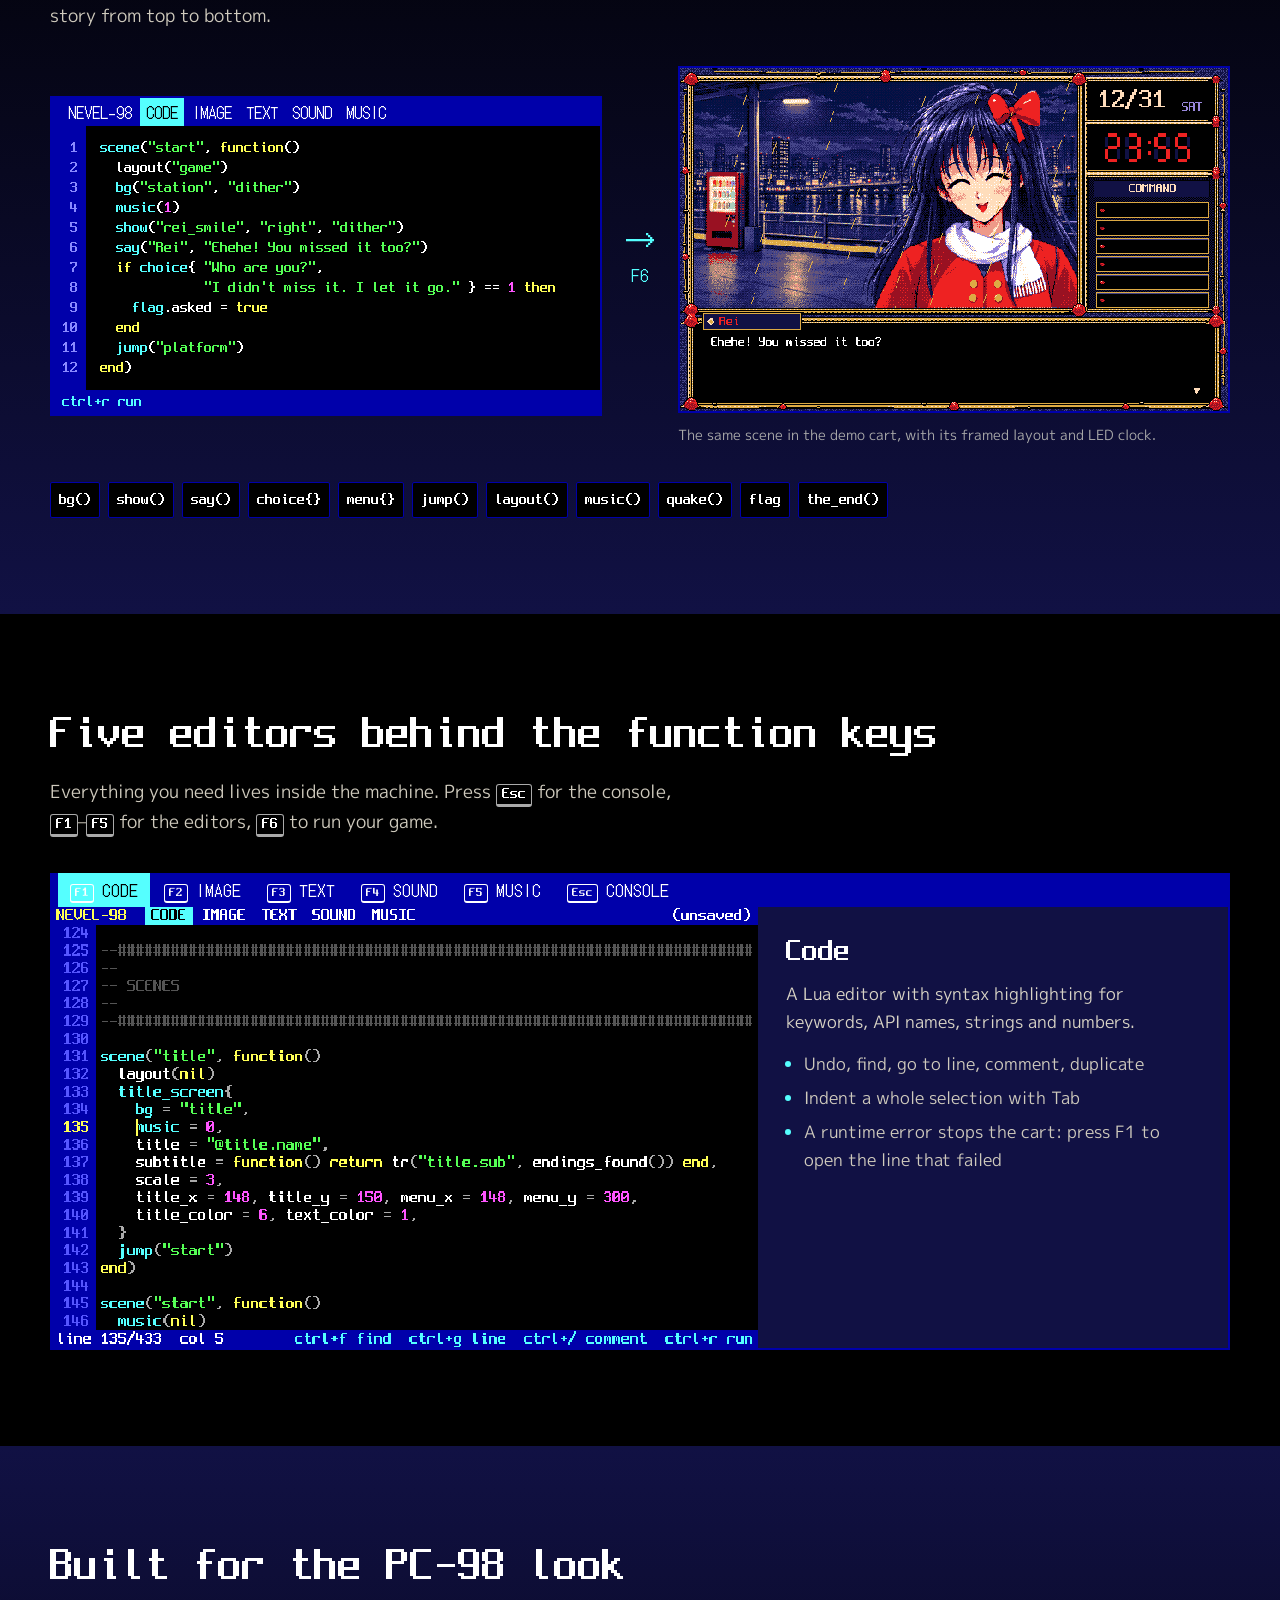
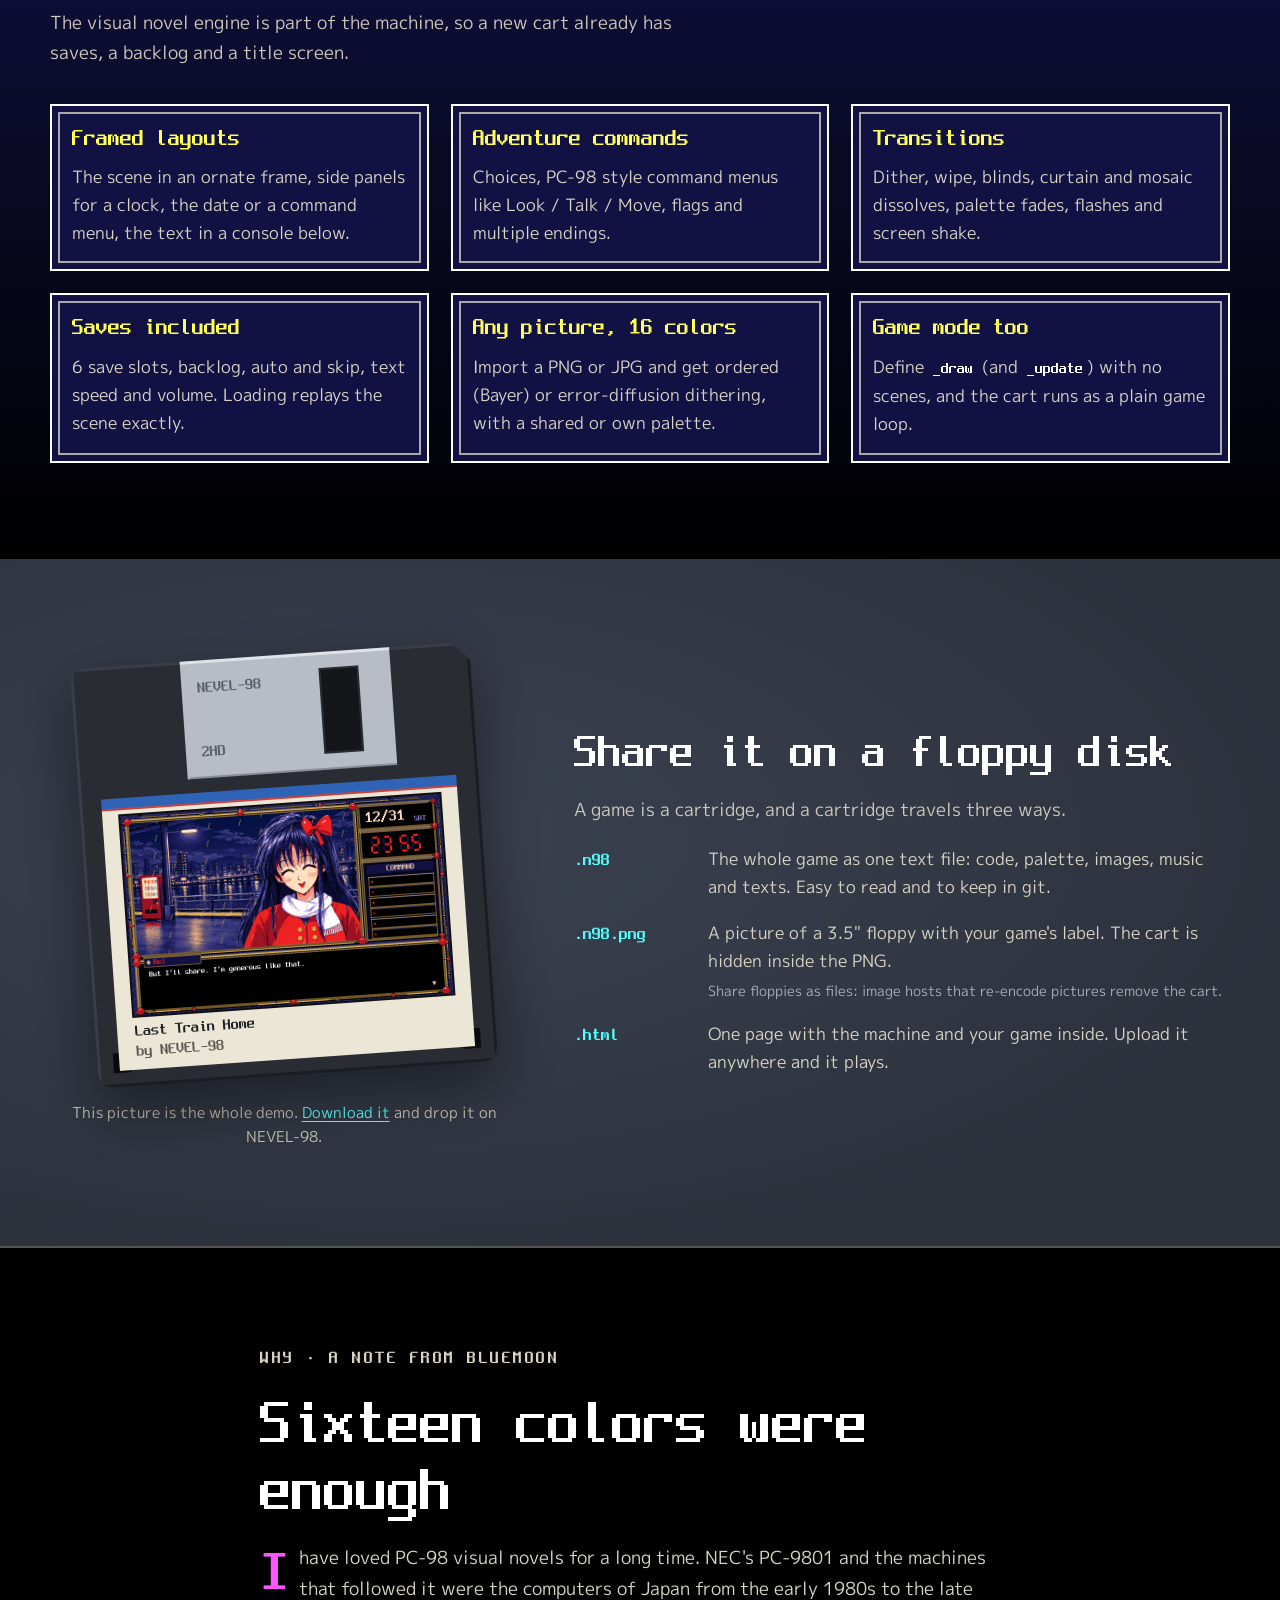
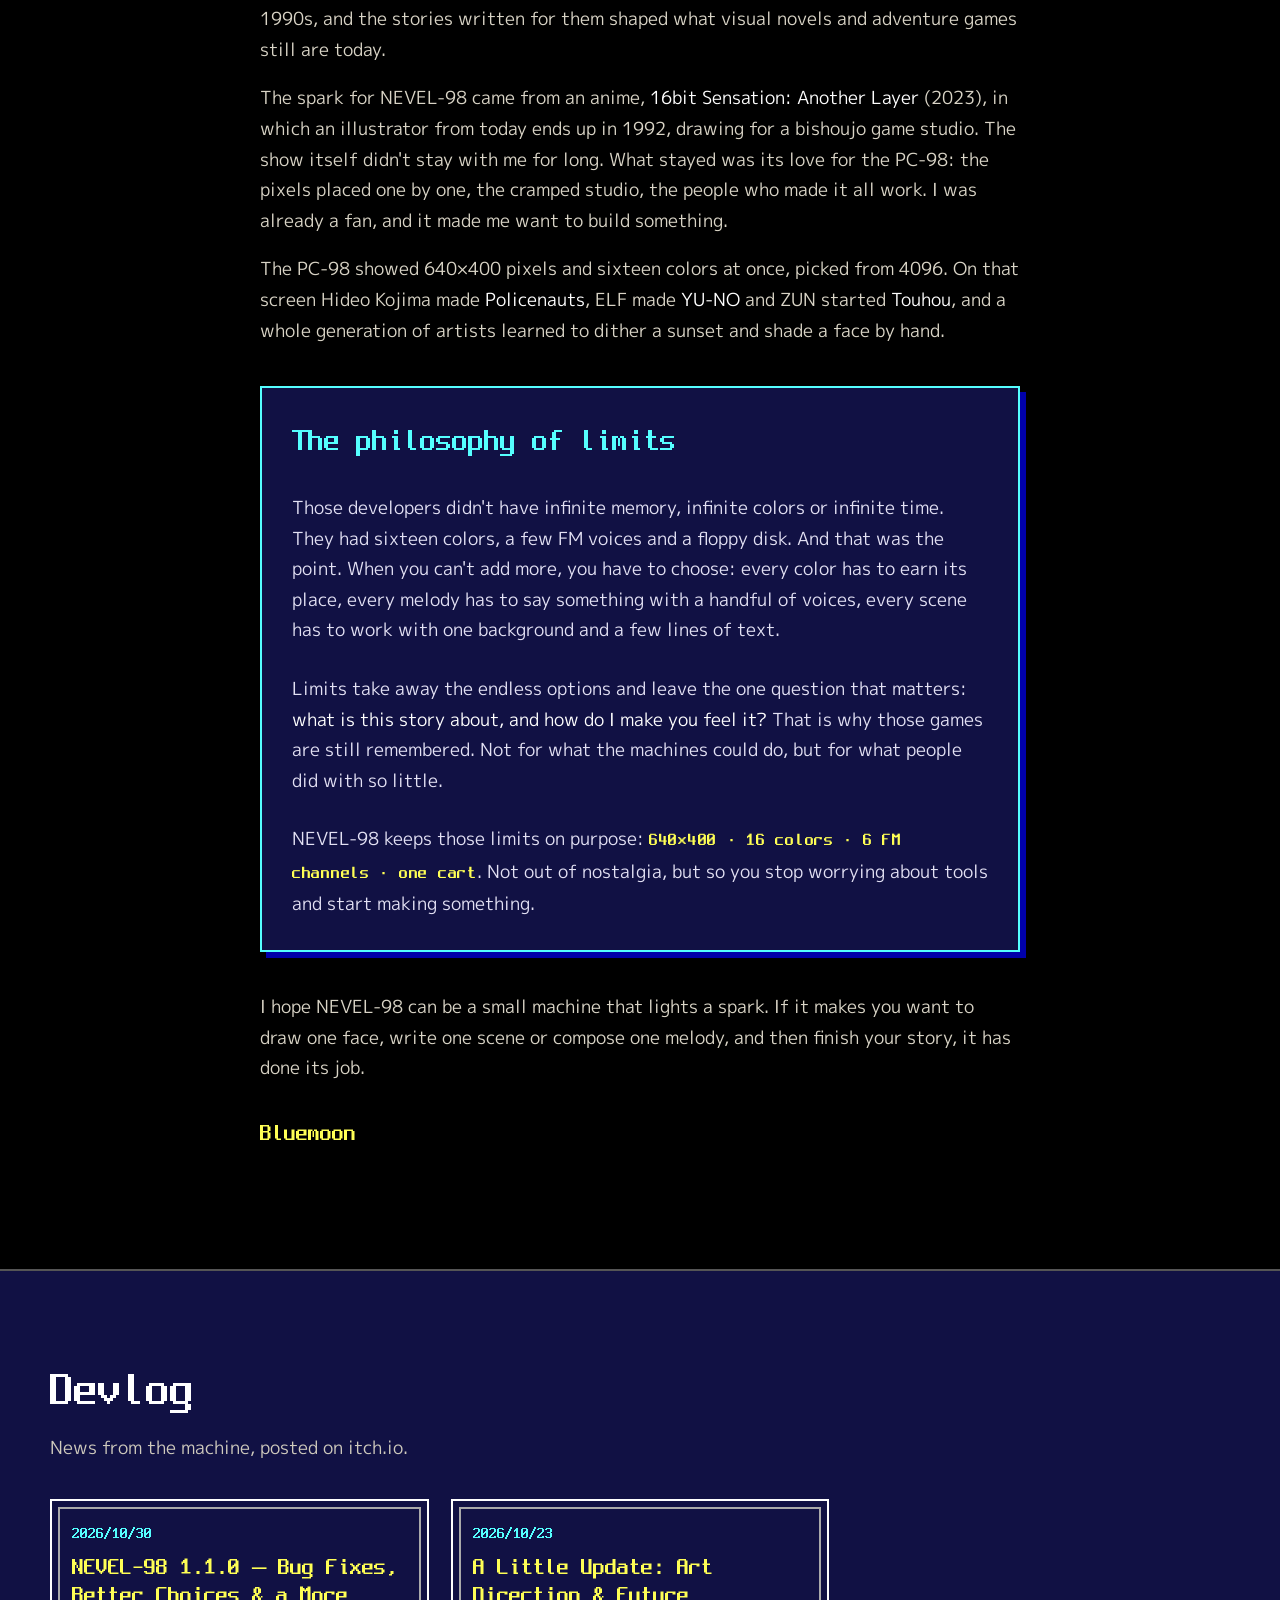
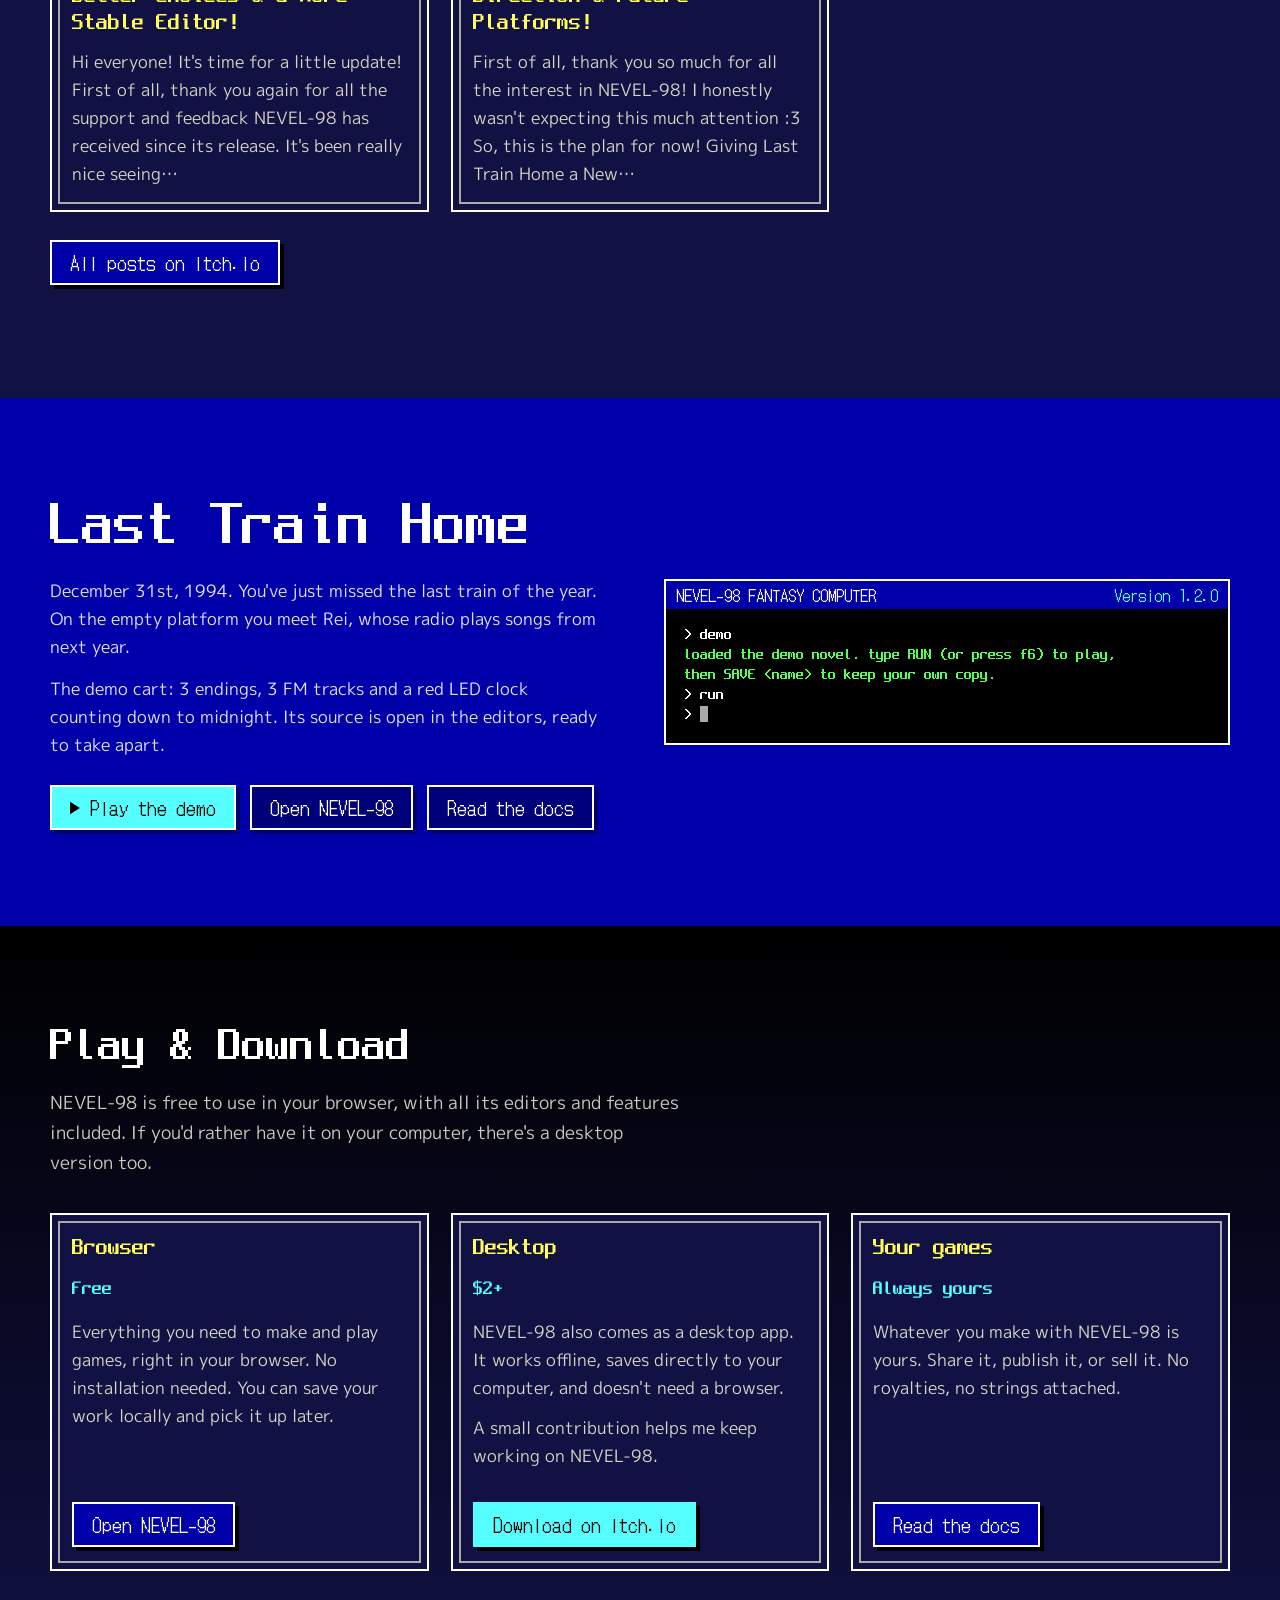
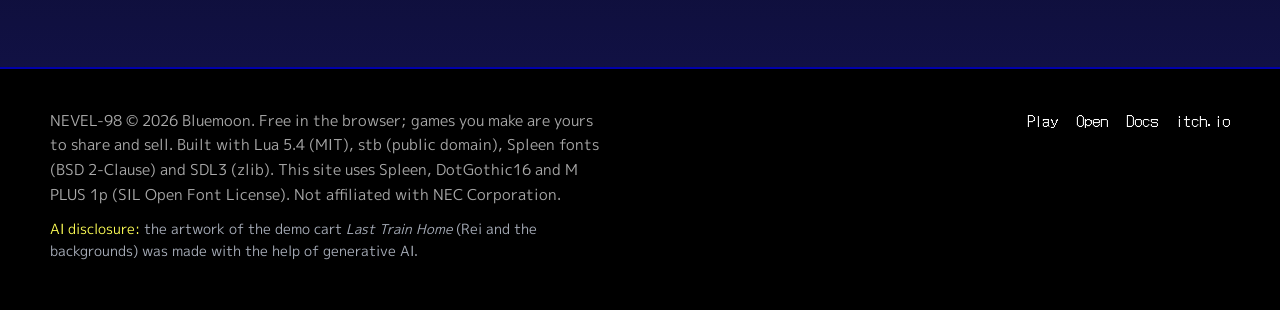
==== commit 7819b263: "Updated to version 1.2.0" ====
--- a/index.html
+++ b/index.html
@@ -545,7 +545,7 @@
 			</ul>
 		</div>
 		<div class="window console">
-			<div class="bar"><span>NEVEL-98 FANTASY COMPUTER</span><span class="dim">Version 1.1.0</span></div>
+			<div class="bar"><span>NEVEL-98 FANTASY COMPUTER</span><span class="dim">Version 1.2.0</span></div>
 <pre><span class="w">&gt; specs</span>
 <span class="k">display  </span> 640×400, 60 frames per second
 <span class="k">colors   </span> 16 on screen, each one of 4096 (0xRGB)
@@ -660,15 +660,15 @@
 			<div class="txt">
 				<h3>Music</h3>
 				<p>A 6-channel tracker for the songs of your game.</p>
-				<ul><li>64 patterns of 32 rows, 8 songs with loop points</li><li>Transpose, copy and paste whole patterns</li><li>Sound effects borrow only the channels they use</li></ul>
+				<ul><li>64 patterns of 32 rows, 8 songs with loop points</li><li>Import a MIDI file and it becomes a song, drums included</li><li>Transpose, copy and paste whole patterns</li><li>Sound effects borrow only the channels they use</li></ul>
 			</div>
 		</div>
 		<div class="panel" role="tabpanel" id="p-console" aria-labelledby="tab-console" hidden>
 			<img class="pixelated" src="assets/screens/console.png" width="640" height="400" loading="lazy" alt="The console after loading the demo and typing info">
 			<div class="txt">
 				<h3>Console</h3>
-				<p>Where the machine boots. Load and save carts, import pictures, export your game.</p>
-				<ul><li><code>import photo.png</code> turns any picture into 16-color art</li><li><code>export game.html</code> makes a web player</li><li>Tab completes file names, Up recalls commands</li></ul>
+				<p>Where the machine boots. Load and save carts, import pictures and music, export your game.</p>
+				<ul><li><code>import photo.png</code> turns any picture into 16-color art</li><li><code>importmidi song.mid</code> turns a MIDI file into a song</li><li><code>export game.html</code> makes a web player</li><li>Tab completes file names, Up recalls commands</li></ul>
 			</div>
 		</div>
 	</div>
@@ -752,7 +752,7 @@
 			</div>
 		</div>
 		<div class="window console" aria-hidden="true">
-			<div class="bar"><span>NEVEL-98 FANTASY COMPUTER</span><span class="dim">Version 1.1.0</span></div>
+			<div class="bar"><span>NEVEL-98 FANTASY COMPUTER</span><span class="dim">Version 1.2.0</span></div>
 <pre><span class="w">&gt; demo</span>
 <span class="g">loaded the demo novel. type RUN (or press f6) to play,
 then SAVE &lt;name&gt; to keep your own copy.</span>
